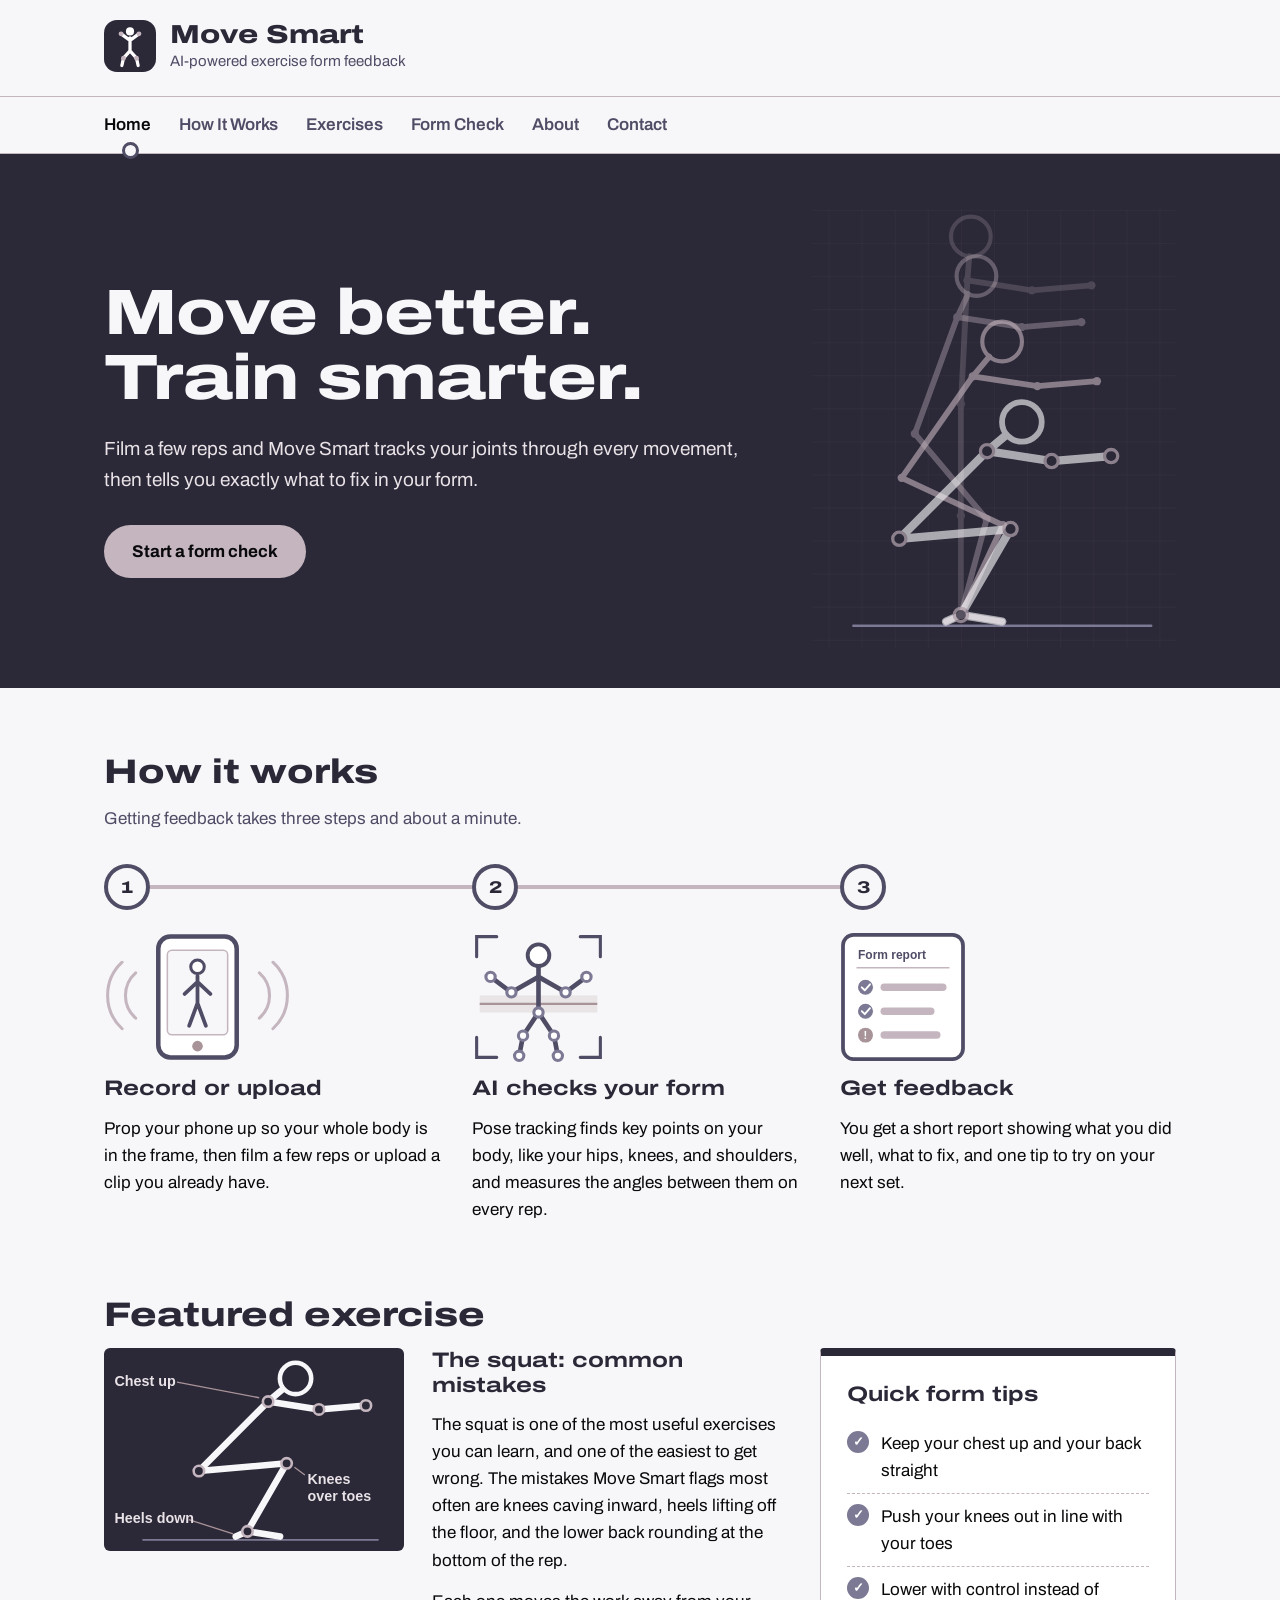
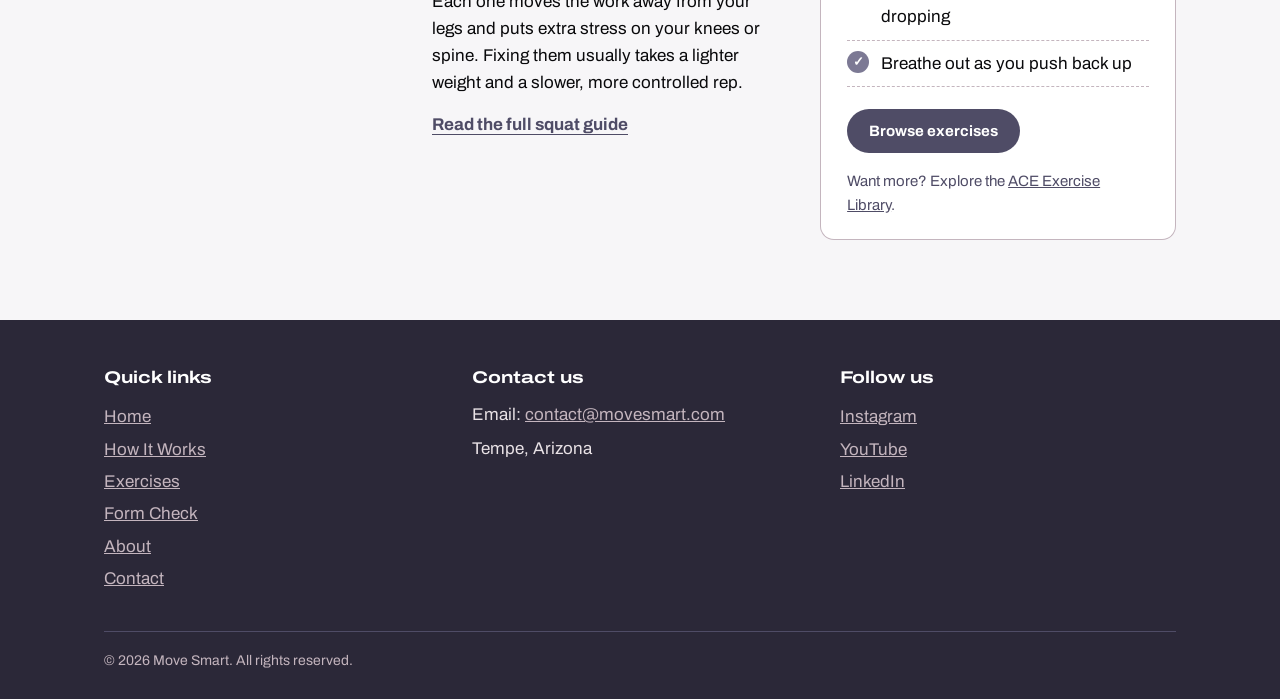
==== index.html @ 8f4a78a9 "Add files via upload" ====
<!DOCTYPE html>
<html lang="en">
<head>
  <meta charset="UTF-8">
  <meta name="viewport" content="width=device-width, initial-scale=1.0">
  <meta name="description" content="Move Smart uses AI and computer vision to check your exercise form and give you instant feedback on every rep.">
  <meta name="keywords" content="exercise form, AI fitness, computer vision, pose tracking, workout feedback, squat form">
  <meta name="author" content="Ishita Rajeev">
  <title>Move Smart | AI Exercise Form Feedback</title>
  <link rel="icon" href="images/logo.svg" type="image/svg+xml">
  <link rel="preconnect" href="https://fonts.googleapis.com">
  <link rel="preconnect" href="https://fonts.gstatic.com" crossorigin>
  <link href="https://fonts.googleapis.com/css2?family=Archivo:wdth,wght@62..125,100..900&display=swap" rel="stylesheet">
  <link rel="stylesheet" href="css/style.css">
</head>
<body>

  <header class="site-header">
    <div class="container">
      <a href="index.html" class="brand">
        <img src="images/logo.svg" alt="Move Smart logo" width="52" height="52">
        <span>
          <span class="brand-name">Move Smart</span>
          <span class="tagline">AI-powered exercise form feedback</span>
        </span>
      </a>
    </div>
  </header>

  <nav class="site-nav" aria-label="Main navigation">
    <div class="container">
      <ul>
        <li><a href="index.html" class="active" aria-current="page">Home</a></li>
        <li><a href="how-it-works.html">How It Works</a></li>
        <li><a href="exercises.html">Exercises</a></li>
        <li><a href="form-check.html">Form Check</a></li>
        <li><a href="about.html">About</a></li>
        <li><a href="contact.html">Contact</a></li>
      </ul>
    </div>
  </nav>

  <main>

    <section class="hero">
      <div class="container hero-grid">
        <div class="hero-text">
          <h1><span>Move better.</span> <span>Train smarter.</span></h1>
          <p>Film a few reps and Move Smart tracks your joints through every movement, then tells you exactly what to fix in your form.</p>
          <a href="form-check.html" class="btn">Start a form check</a>
        </div>
        <img class="hero-img" src="images/hero.svg" alt="Four overlapping pose-tracking outlines showing one squat from standing to the bottom position, with the hip path traced and a 55 degree knee angle marked" width="440" height="530">
      </div>
    </section>

    <section class="container how">
      <h2>How it works</h2>
      <p class="section-intro">Getting feedback takes three steps and about a minute.</p>
      <ol class="steps">
        <li class="step">
          <span class="step-num" aria-hidden="true">1</span>
          <img src="images/step-record.svg" alt="Phone recording a person exercising" width="248" height="172">
          <h3>Record or upload</h3>
          <p>Prop your phone up so your whole body is in the frame, then film a few reps or upload a clip you already have.</p>
        </li>
        <li class="step">
          <span class="step-num" aria-hidden="true">2</span>
          <img src="images/step-analyze.svg" alt="Body outline with tracking points on the joints" width="172" height="168">
          <h3>AI checks your form</h3>
          <p>Pose tracking finds key points on your body, like your hips, knees, and shoulders, and measures the angles between them on every rep.</p>
        </li>
        <li class="step">
          <span class="step-num" aria-hidden="true">3</span>
          <img src="images/step-feedback.svg" alt="Form report with two checks and one tip" width="168" height="174">
          <h3>Get feedback</h3>
          <p>You get a short report showing what you did well, what to fix, and one tip to try on your next set.</p>
        </li>
      </ol>
    </section>

    <section class="container featured">
      <h2>Featured exercise</h2>
      <div class="featured-grid">
        <article class="feature">
          <img src="images/squat.svg" alt="Squat at the bottom position labeled chest up, knees over toes, and heels down" width="460" height="310">
          <div>
            <h3>The squat: common mistakes</h3>
            <p>The squat is one of the most useful exercises you can learn, and one of the easiest to get wrong. The mistakes Move Smart flags most often are knees caving inward, heels lifting off the floor, and the lower back rounding at the bottom of the rep.</p>
            <p>Each one moves the work away from your legs and puts extra stress on your knees or spine. Fixing them usually takes a lighter weight and a slower, more controlled rep.</p>
            <a href="exercises.html" class="text-link">Read the full squat guide</a>
          </div>
        </article>
        <aside class="tips">
          <h3>Quick form tips</h3>
          <ul>
            <li>Keep your chest up and your back straight</li>
            <li>Push your knees out in line with your toes</li>
            <li>Lower with control instead of dropping</li>
            <li>Breathe out as you push back up</li>
          </ul>
          <a href="exercises.html" class="btn btn-small">Browse exercises</a>
          <p class="external">Want more? Explore the <a href="https://www.acefitness.org/resources/everyone/exercise-library/" target="_blank" rel="noopener">ACE Exercise Library</a>.</p>
        </aside>
      </div>
    </section>

  </main>

  <footer class="site-footer">
    <div class="container footer-grid">
      <div>
        <h4>Quick links</h4>
        <ul class="footer-links">
          <li><a href="index.html">Home</a></li>
          <li><a href="how-it-works.html">How It Works</a></li>
          <li><a href="exercises.html">Exercises</a></li>
          <li><a href="form-check.html">Form Check</a></li>
          <li><a href="about.html">About</a></li>
          <li><a href="contact.html">Contact</a></li>
        </ul>
      </div>
      <div>
        <h4>Contact us</h4>
        <p>Email: <a href="mailto:contact@movesmart.com">contact@movesmart.com</a></p>
        <p>Tempe, Arizona</p>
      </div>
      <div>
        <h4>Follow us</h4>
        <ul class="footer-links">
          <li><a href="#">Instagram</a></li>
          <li><a href="#">YouTube</a></li>
          <li><a href="#">LinkedIn</a></li>
        </ul>
      </div>
    </div>
    <div class="container">
      <p class="copyright">&copy; 2026 Move Smart. All rights reserved.</p>
    </div>
  </footer>

</body>
</html>
---- css/style.css ----
/* ==========================================
   Move Smart - Main Stylesheet
   ========================================== */

/* Color palette (from Realtime Colors) */
:root {
  --text: #09090b;
  --background: #f7f6f8;
  --primary: #7c7994;
  --secondary: #c4b5be;
  --accent: #a89398;
  /* shades built from the palette */
  --primary-dark: #4f4c66;
  --plum: #2b2838;
  --mist: #e9e2e6;
  --white: #ffffff;
}

/* ---------- Base ---------- */
* {
  box-sizing: border-box;
}

body {
  margin: 0;
  font-family: "Archivo", Arial, sans-serif;
  font-size: 17px;
  line-height: 1.6;
  color: var(--text);
  background-color: var(--background);
}

h1, h2, h3, h4 {
  font-stretch: 125%;
  line-height: 1.15;
  margin: 0 0 14px;
}

img {
  max-width: 100%;
  height: auto;
  display: block;
}

a:focus-visible {
  outline: 3px solid var(--accent);
  outline-offset: 3px;
}

.container {
  max-width: 1120px;
  margin: 0 auto;
  padding: 0 24px;
}

/* ---------- Header ---------- */
.site-header {
  padding: 20px 0 16px;
}

.brand {
  display: inline-flex;
  align-items: center;
  gap: 14px;
  text-decoration: none;
}

.brand-name {
  display: block;
  font-size: 26px;
  font-weight: 800;
  font-stretch: 125%;
  color: var(--plum);
  line-height: 1.1;
}

.tagline {
  display: block;
  font-size: 15px;
  color: var(--primary-dark);
}

/* ---------- Navigation ---------- */
.site-nav {
  border-top: 1px solid var(--secondary);
  border-bottom: 1px solid var(--secondary);
}

.site-nav ul {
  list-style: none;
  margin: 0;
  padding: 0;
  display: flex;
  flex-wrap: wrap;
  gap: 4px 28px;
}

.site-nav a {
  position: relative;
  display: block;
  padding: 14px 0;
  color: var(--primary-dark);
  font-weight: 600;
  text-decoration: none;
}

.site-nav a:hover {
  color: var(--text);
}

/* the current page gets a joint marker under it */
.site-nav a.active {
  color: var(--text);
}

.site-nav a.active::after {
  content: "";
  position: absolute;
  left: 50%;
  bottom: -6px;
  width: 11px;
  height: 11px;
  margin-left: -5.5px;
  border-radius: 50%;
  background-color: var(--background);
  border: 3px solid var(--primary-dark);
}

/* ---------- Hero ---------- */
.hero {
  background-color: var(--plum);
  color: var(--background);
}

.hero-grid {
  display: grid;
  grid-template-columns: 1.3fr 0.7fr;
  align-items: center;
  gap: 32px;
  padding-top: 56px;
  padding-bottom: 40px;
}

.hero h1 {
  font-size: clamp(34px, 5.2vw, 64px);
  font-weight: 800;
  line-height: 1.02;
  letter-spacing: -0.01em;
  margin-bottom: 24px;
}

.hero h1 span {
  display: block;
}

.hero-text p {
  max-width: 34em;
  font-size: 19px;
  color: var(--mist);
  margin: 0 0 30px;
}

.hero-img {
  justify-self: end;
  width: 100%;
  max-width: 420px;
}

/* ---------- Buttons and links ---------- */
.btn {
  display: inline-block;
  padding: 13px 28px;
  border-radius: 40px;
  background-color: var(--secondary);
  color: var(--text);
  font-weight: 700;
  text-decoration: none;
}

.btn:hover {
  background-color: var(--white);
}

.tips .btn {
  background-color: var(--primary-dark);
  color: var(--white);
}

.tips .btn:hover {
  background-color: var(--plum);
}

.btn-small {
  padding: 10px 22px;
  font-size: 15px;
}

.text-link {
  color: var(--primary-dark);
  font-weight: 700;
  text-underline-offset: 4px;
}

/* ---------- Sections ---------- */
.how,
.featured {
  padding-top: 64px;
  padding-bottom: 8px;
}

h2 {
  font-size: 34px;
  font-weight: 800;
  color: var(--plum);
}

h3 {
  font-size: 21px;
  font-weight: 700;
  color: var(--plum);
}

.section-intro {
  margin: 0 0 32px;
  color: var(--primary-dark);
}

/* How it works: numbered joints joined by a line */
.steps {
  list-style: none;
  margin: 0;
  padding: 0;
  display: grid;
  grid-template-columns: repeat(3, 1fr);
  gap: 32px;
}

.step {
  position: relative;
}

.step:not(:last-child)::after {
  content: "";
  position: absolute;
  top: 21px;
  left: 46px;
  right: -32px;
  height: 4px;
  background-color: var(--secondary);
}

.step-num {
  display: flex;
  align-items: center;
  justify-content: center;
  width: 46px;
  height: 46px;
  border-radius: 50%;
  border: 4px solid var(--primary-dark);
  background-color: var(--background);
  font-weight: 800;
  font-stretch: 125%;
  color: var(--plum);
}

.step img {
  height: 130px;
  width: auto;
  margin: 22px 0 14px;
}

.step p {
  margin: 0;
  max-width: 32em;
}

/* Featured exercise */
.featured-grid {
  display: grid;
  grid-template-columns: 1.9fr 1fr;
  gap: 40px;
  align-items: start;
}

.feature {
  display: grid;
  grid-template-columns: 300px 1fr;
  gap: 28px;
}

.feature img {
  border-radius: 6px;
}

.feature p {
  margin: 0 0 14px;
}

/* tips styled like a Move Smart form report */
.tips {
  padding: 26px 26px 22px;
  background-color: var(--white);
  border: 1px solid var(--secondary);
  border-top: 8px solid var(--plum);
  border-radius: 4px 4px 14px 14px;
}

.tips ul {
  list-style: none;
  margin: 0 0 22px;
  padding: 0;
}

.tips li {
  position: relative;
  padding: 9px 0 9px 34px;
  border-bottom: 1px dashed var(--secondary);
}

.tips li::before {
  content: "\2713";
  position: absolute;
  left: 0;
  top: 10px;
  width: 22px;
  height: 22px;
  border-radius: 50%;
  background-color: var(--primary);
  color: var(--white);
  font-size: 13px;
  font-weight: 700;
  line-height: 22px;
  text-align: center;
}

.external {
  margin: 16px 0 0;
  font-size: 15px;
  color: var(--primary-dark);
}

.external a {
  color: var(--primary-dark);
}

/* ---------- Footer ---------- */
.site-footer {
  margin-top: 72px;
  padding: 48px 0 20px;
  background-color: var(--plum);
  color: var(--mist);
}

.footer-grid {
  display: grid;
  grid-template-columns: repeat(3, 1fr);
  gap: 32px;
}

.site-footer h4 {
  font-size: 17px;
  font-weight: 700;
  color: var(--white);
}

.site-footer p {
  margin: 0 0 6px;
}

.site-footer a {
  color: var(--secondary);
}

.site-footer a:hover {
  color: var(--white);
}

.footer-links {
  list-style: none;
  margin: 0;
  padding: 0;
  line-height: 1.9;
}

.site-footer .copyright {
  margin-top: 36px;
  padding-top: 18px;
  border-top: 1px solid var(--primary-dark);
  font-size: 14px;
  color: var(--secondary);
}

/* ---------- Small screens ---------- */
@media (max-width: 860px) {
  .hero-grid,
  .featured-grid,
  .feature,
  .footer-grid {
    grid-template-columns: 1fr;
  }

  .hero-img {
    justify-self: center;
    max-width: 300px;
  }

  .steps {
    grid-template-columns: 1fr;
    gap: 40px;
  }

  .step:not(:last-child)::after {
    display: none;
  }

  .site-nav ul {
    gap: 12px 22px;
  }

  .site-nav a {
    padding: 10px 0;
  }
}
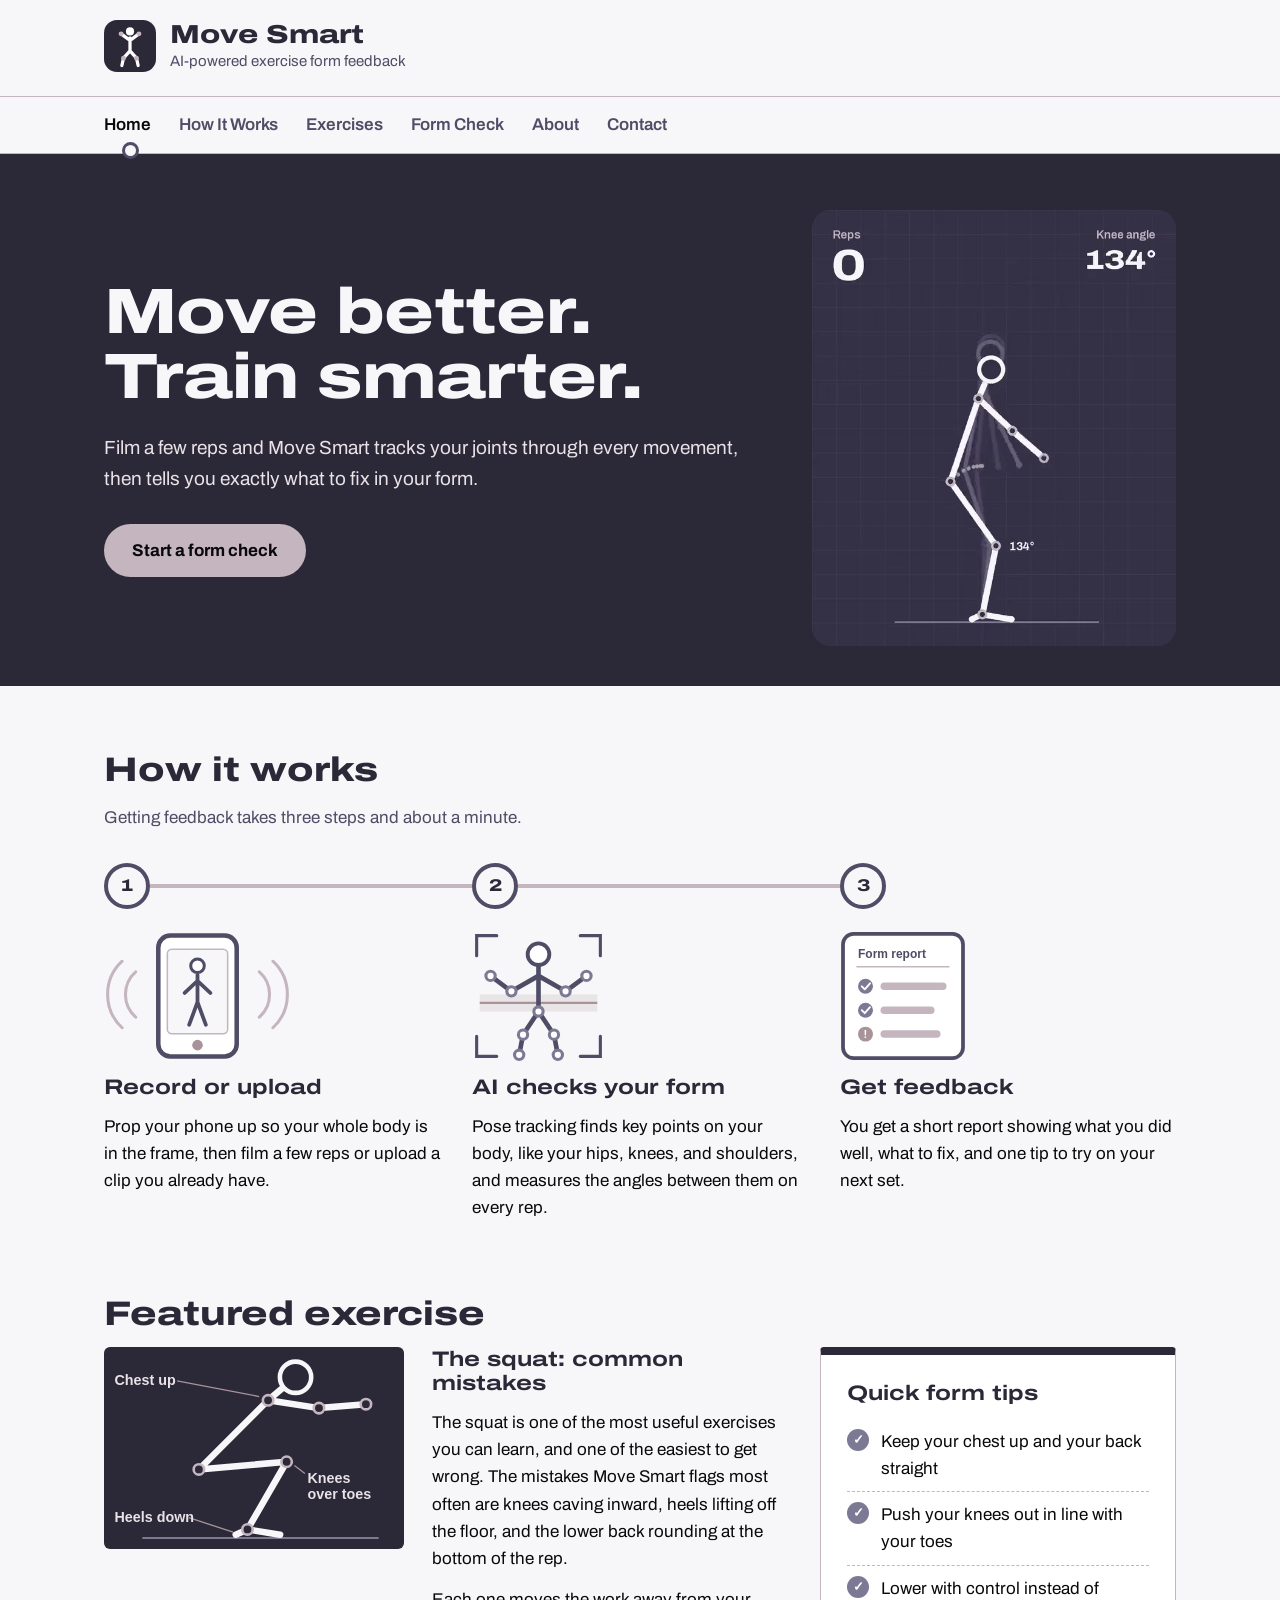
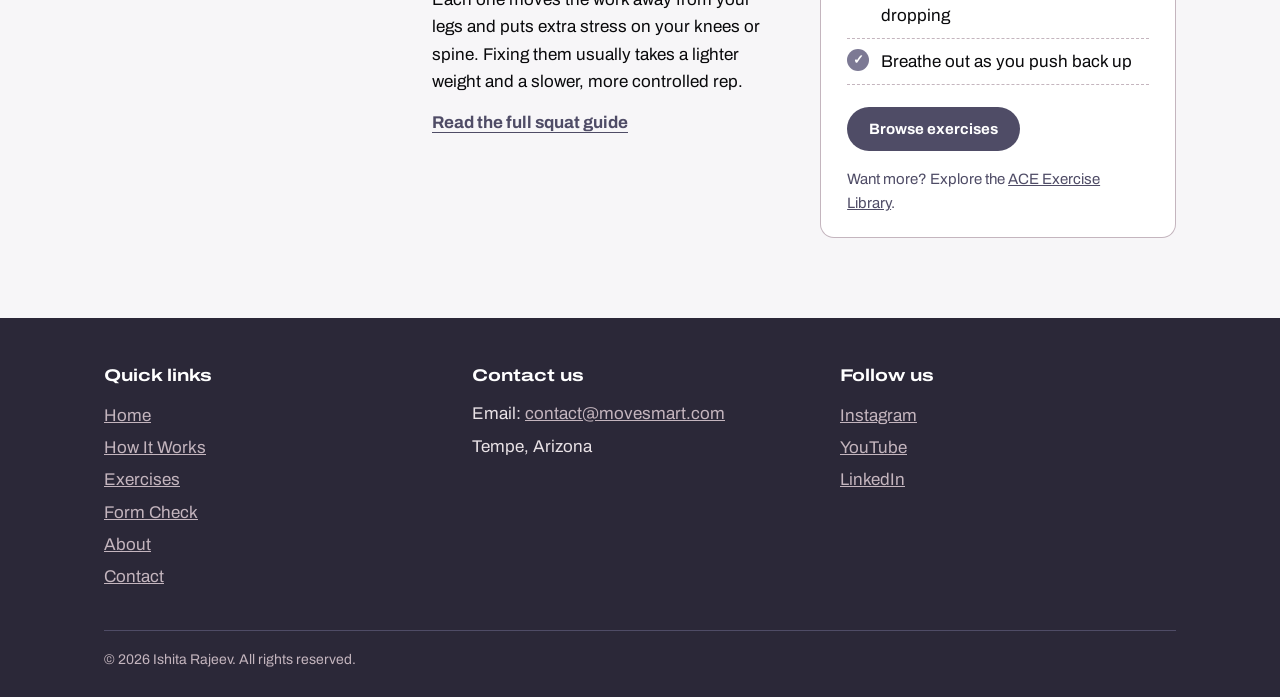
==== commit e605dfc6: "Add files via upload" ====
--- a/index.html
+++ b/index.html
@@ -47,9 +47,15 @@
         <div class="hero-text">
           <h1><span>Move better.</span> <span>Train smarter.</span></h1>
           <p>Film a few reps and Move Smart tracks your joints through every movement, then tells you exactly what to fix in your form.</p>
-          <a href="form-check.html" class="btn">Start a form check</a>
+          <a href="form-check.html#live-check" class="btn">Start a form check</a>
         </div>
-        <img class="hero-img" src="images/hero.svg" alt="Four overlapping pose-tracking outlines showing one squat from standing to the bottom position, with the hip path traced and a 55 degree knee angle marked" width="440" height="530">
+        <div class="hero-media">
+          <video class="hero-video" autoplay muted loop playsinline poster="images/hero-loop-poster.jpg" width="600" height="720" aria-label="A pose-tracking skeleton does three squats while Move Smart counts the reps, shows the knee angle, and gives feedback on each rep">
+            <source src="videos/hero-loop.mp4" type="video/mp4">
+            <source src="videos/hero-loop.webm" type="video/webm">
+          </video>
+          <img class="hero-img" src="images/hero.svg" alt="Four overlapping pose-tracking outlines showing one squat from standing to the bottom position, with the hip path traced and a 55 degree knee angle marked" width="440" height="530">
+        </div>
       </div>
     </section>
 
@@ -87,7 +93,7 @@
             <h3>The squat: common mistakes</h3>
             <p>The squat is one of the most useful exercises you can learn, and one of the easiest to get wrong. The mistakes Move Smart flags most often are knees caving inward, heels lifting off the floor, and the lower back rounding at the bottom of the rep.</p>
             <p>Each one moves the work away from your legs and puts extra stress on your knees or spine. Fixing them usually takes a lighter weight and a slower, more controlled rep.</p>
-            <a href="exercises.html" class="text-link">Read the full squat guide</a>
+            <a href="exercises.html#squat" class="text-link">Read the full squat guide</a>
           </div>
         </article>
         <aside class="tips">
@@ -134,7 +140,7 @@
       </div>
     </div>
     <div class="container">
-      <p class="copyright">&copy; 2026 Move Smart. All rights reserved.</p>
+      <p class="copyright">&copy; 2026 Ishita Rajeev. All rights reserved.</p>
     </div>
   </footer>
 
--- a/css/style.css
+++ b/css/style.css
@@ -42,7 +42,9 @@
   display: block;
 }
 
-a:focus-visible {
+a:focus-visible,
+button:focus-visible,
+summary:focus-visible {
   outline: 3px solid var(--accent);
   outline-offset: 3px;
 }
@@ -160,10 +162,33 @@
   margin: 0 0 30px;
 }
 
-.hero-img {
+.hero-media {
   justify-self: end;
   width: 100%;
-  max-width: 420px;
+  max-width: 380px;
+}
+
+/* the looping rep counter; a still image shows instead for people who turn off motion */
+.hero-video {
+  display: block;
+  width: 100%;
+  height: auto;
+  border-radius: 18px;
+}
+
+.hero-img {
+  display: none;
+  width: 100%;
+}
+
+@media (prefers-reduced-motion: reduce) {
+  .hero-video {
+    display: none;
+  }
+
+  .hero-img {
+    display: block;
+  }
 }
 
 /* ---------- Buttons and links ---------- */
@@ -305,19 +330,22 @@
   border-radius: 4px 4px 14px 14px;
 }
 
-.tips ul {
+.tips ul,
+.check-list {
   list-style: none;
   margin: 0 0 22px;
   padding: 0;
 }
 
-.tips li {
+.tips li,
+.check-list li {
   position: relative;
   padding: 9px 0 9px 34px;
   border-bottom: 1px dashed var(--secondary);
 }
 
-.tips li::before {
+.tips li::before,
+.check-list li::before {
   content: "\2713";
   position: absolute;
   left: 0;
@@ -399,7 +427,7 @@
     grid-template-columns: 1fr;
   }
 
-  .hero-img {
+  .hero-media {
     justify-self: center;
     max-width: 300px;
   }
@@ -421,3 +449,542 @@
     padding: 10px 0;
   }
 }
+
+/* ==========================================
+   Content pages
+   ========================================== */
+
+/* Page title band */
+.page-intro {
+  background-color: var(--plum);
+  color: var(--background);
+  padding: 52px 0 46px;
+}
+
+.page-intro h1 {
+  font-size: clamp(36px, 5vw, 56px);
+  font-weight: 800;
+  margin-bottom: 12px;
+}
+
+.page-intro p {
+  max-width: 40em;
+  margin: 0;
+  font-size: 19px;
+  color: var(--mist);
+}
+
+.page-section {
+  padding-top: 56px;
+}
+
+.page-section > p {
+  max-width: 46em;
+}
+
+/* How it works: vertical steps */
+.timeline {
+  list-style: none;
+  margin: 0;
+  padding: 0;
+}
+
+.timeline li {
+  position: relative;
+  display: grid;
+  grid-template-columns: 46px 1fr;
+  gap: 20px;
+  padding-bottom: 30px;
+}
+
+.timeline li:not(:last-child)::before {
+  content: "";
+  position: absolute;
+  left: 21px;
+  top: 46px;
+  bottom: 0;
+  width: 4px;
+  background-color: var(--secondary);
+}
+
+.timeline h3 {
+  margin: 8px 0 6px;
+}
+
+.timeline p {
+  margin: 0;
+  max-width: 42em;
+}
+
+.split {
+  display: grid;
+  grid-template-columns: 1fr 1fr;
+  gap: 40px;
+  align-items: center;
+}
+
+.split img,
+.guide img,
+.contact-aside img {
+  border-radius: 6px;
+}
+
+.note-card {
+  padding: 26px 30px;
+  background-color: var(--white);
+  border-left: 6px solid var(--accent);
+  border-radius: 0 14px 14px 0;
+}
+
+.note-card p {
+  max-width: 44em;
+}
+
+/* Exercises: comparison table */
+.table-wrap {
+  overflow-x: auto;
+}
+
+table {
+  width: 100%;
+  min-width: 720px;
+  border-collapse: collapse;
+  background-color: var(--white);
+}
+
+caption {
+  text-align: left;
+  font-weight: 700;
+  color: var(--plum);
+  padding-bottom: 10px;
+}
+
+th,
+td {
+  padding: 12px 14px;
+  text-align: left;
+  vertical-align: top;
+  border-bottom: 1px solid var(--secondary);
+}
+
+thead th {
+  background-color: var(--plum);
+  color: var(--white);
+}
+
+tbody th {
+  color: var(--plum);
+}
+
+tbody tr:nth-child(even) {
+  background-color: var(--background);
+}
+
+/* Exercises: guides */
+.guide {
+  display: grid;
+  grid-template-columns: 340px 1fr;
+  gap: 32px;
+  padding: 30px 0;
+  border-top: 1px solid var(--secondary);
+  scroll-margin-top: 20px;
+}
+
+.guide h3 {
+  font-size: 24px;
+}
+
+.guide h4 {
+  margin: 16px 0 6px;
+  font-size: 17px;
+  color: var(--plum);
+}
+
+.guide ul {
+  margin: 0 0 16px;
+  padding-left: 20px;
+}
+
+.mistake {
+  margin: 0;
+  padding: 10px 14px;
+  background-color: var(--white);
+  border-left: 5px solid var(--accent);
+  border-radius: 0 8px 8px 0;
+}
+
+/* Form check: video, measures, report */
+.video-grid,
+.report-grid {
+  display: grid;
+  grid-template-columns: 1.4fr 1fr;
+  gap: 36px;
+  align-items: center;
+}
+
+video {
+  display: block;
+  width: 100%;
+  height: auto;
+  border-radius: 8px;
+  background-color: var(--plum);
+}
+
+.metrics {
+  display: grid;
+  grid-template-columns: repeat(2, 1fr);
+  gap: 24px 40px;
+  margin: 0;
+}
+
+.metrics dt {
+  font-size: 19px;
+  font-weight: 700;
+  font-stretch: 125%;
+  color: var(--plum);
+}
+
+.metrics dd {
+  margin: 4px 0 0;
+}
+
+.tips li.warn::before,
+.check-list li.warn::before {
+  content: "!";
+  background-color: var(--accent);
+}
+
+.btn-dark {
+  border: 0;
+  background-color: var(--primary-dark);
+  color: var(--white);
+  font: inherit;
+  font-weight: 700;
+  cursor: pointer;
+}
+
+.btn-dark:hover {
+  background-color: var(--plum);
+}
+
+/* About: values */
+.values {
+  list-style: none;
+  margin: 0;
+  padding: 0;
+  display: grid;
+  grid-template-columns: repeat(3, 1fr);
+  gap: 28px;
+}
+
+.values li {
+  padding-top: 16px;
+  border-top: 4px solid var(--primary-dark);
+}
+
+.values p {
+  margin: 0;
+}
+
+/* Contact: form */
+.contact-grid {
+  display: grid;
+  grid-template-columns: 1.6fr 1fr;
+  gap: 40px;
+  align-items: start;
+}
+
+.contact-form {
+  padding: 28px 30px;
+  background-color: var(--white);
+  border: 1px solid var(--secondary);
+  border-radius: 14px;
+}
+
+.form-note {
+  margin-top: 0;
+  font-size: 15px;
+  color: var(--primary-dark);
+}
+
+.field-row {
+  display: grid;
+  grid-template-columns: 1fr 1fr;
+  gap: 18px;
+}
+
+.field {
+  margin: 0 0 18px;
+}
+
+fieldset {
+  border: 0;
+  padding: 0;
+}
+
+.contact-form label,
+.contact-form legend {
+  display: block;
+  margin-bottom: 6px;
+  font-weight: 700;
+  color: var(--plum);
+}
+
+.contact-form input,
+.contact-form select,
+.contact-form textarea {
+  width: 100%;
+  padding: 10px 12px;
+  font: inherit;
+  color: var(--text);
+  background-color: var(--white);
+  border: 1.5px solid var(--primary);
+  border-radius: 8px;
+}
+
+.contact-form input:focus,
+.contact-form select:focus,
+.contact-form textarea:focus {
+  outline: 3px solid var(--accent);
+  outline-offset: 1px;
+  border-color: var(--primary-dark);
+}
+
+.radio-row {
+  display: flex;
+  flex-wrap: wrap;
+  gap: 10px 24px;
+}
+
+.contact-form .radio-row label {
+  display: inline-flex;
+  align-items: center;
+  gap: 8px;
+  margin: 0;
+  font-weight: 400;
+  color: var(--text);
+}
+
+.contact-form .radio-row input {
+  width: auto;
+  accent-color: var(--primary-dark);
+}
+
+.contact-aside img {
+  margin-bottom: 18px;
+}
+
+.contact-aside p {
+  margin: 0 0 6px;
+}
+
+/* Contact: FAQ */
+.faq details {
+  max-width: 46em;
+  margin-bottom: 12px;
+  padding: 14px 18px;
+  background-color: var(--white);
+  border: 1px solid var(--secondary);
+  border-radius: 10px;
+}
+
+.faq summary {
+  font-weight: 700;
+  color: var(--plum);
+  cursor: pointer;
+}
+
+.faq details p {
+  margin: 10px 0 0;
+}
+
+/* Form check: live camera check */
+.live-grid {
+  display: grid;
+  grid-template-columns: 1.5fr 1fr;
+  gap: 28px;
+  align-items: start;
+}
+
+.live-stage {
+  position: relative;
+  display: flex;
+  align-items: center;
+  justify-content: center;
+  aspect-ratio: 4 / 3;
+  overflow: hidden;
+  background-color: var(--plum);
+  border-radius: 14px;
+}
+
+.live-stage video,
+.live-stage canvas {
+  position: absolute;
+  inset: 0;
+  width: 100%;
+  height: 100%;
+  object-fit: contain;
+}
+
+/* the camera shows you like a mirror */
+.mirrored {
+  transform: scaleX(-1);
+}
+
+.live-placeholder {
+  position: relative;
+  max-width: 24em;
+  padding: 24px;
+  text-align: center;
+  color: var(--mist);
+}
+
+.live-placeholder[hidden] {
+  display: none;
+}
+
+.live-panel {
+  padding: 22px 24px;
+  background-color: var(--white);
+  border: 1px solid var(--secondary);
+  border-radius: 14px;
+}
+
+.live-panel label {
+  display: block;
+  margin-bottom: 6px;
+  font-weight: 700;
+  color: var(--plum);
+}
+
+.live-panel select {
+  width: 100%;
+  margin-bottom: 14px;
+  padding: 10px 12px;
+  font: inherit;
+  border: 1.5px solid var(--primary);
+  border-radius: 8px;
+  background-color: var(--white);
+}
+
+.live-buttons {
+  display: flex;
+  flex-wrap: wrap;
+  gap: 10px;
+}
+
+.btn-outline {
+  padding: 11px 22px;
+  border: 2px solid var(--primary-dark);
+  background-color: transparent;
+  color: var(--primary-dark);
+  font: inherit;
+  font-weight: 700;
+  cursor: pointer;
+}
+
+.btn-outline:hover {
+  background-color: var(--mist);
+}
+
+.live-buttons button:disabled {
+  opacity: 0.45;
+  cursor: not-allowed;
+}
+
+.live-stats {
+  display: grid;
+  grid-template-columns: 1fr 1fr;
+  gap: 12px;
+  margin: 22px 0 12px;
+}
+
+.stat-label {
+  display: block;
+  font-size: 14px;
+  color: var(--primary-dark);
+}
+
+.stat-value {
+  display: block;
+  font-size: 44px;
+  font-weight: 800;
+  font-stretch: 125%;
+  line-height: 1.1;
+  color: var(--plum);
+}
+
+.live-cue {
+  min-height: 3em;
+  margin: 0 0 18px;
+  padding: 10px 14px;
+  font-weight: 600;
+  color: var(--plum);
+  background-color: var(--background);
+  border-left: 5px solid var(--primary);
+  border-radius: 0 10px 10px 0;
+}
+
+.live-cue.warn {
+  border-left-color: var(--accent);
+}
+
+.live-panel h3 {
+  font-size: 18px;
+  margin-bottom: 4px;
+}
+
+.rep-log {
+  max-height: 210px;
+  overflow-y: auto;
+}
+
+.live-status {
+  margin: 10px 0 0;
+  font-size: 15px;
+  color: var(--primary-dark);
+}
+
+.live-status.error {
+  color: #7a2433;
+  font-weight: 600;
+}
+
+.live-tip {
+  margin-top: 14px;
+  font-size: 15px;
+  color: var(--primary-dark);
+}
+
+.visually-hidden {
+  position: absolute;
+  width: 1px;
+  height: 1px;
+  overflow: hidden;
+  clip: rect(0 0 0 0);
+  white-space: nowrap;
+}
+
+/* Content pages on small screens */
+@media (max-width: 860px) {
+  .split,
+  .live-grid,
+  .video-grid,
+  .report-grid,
+  .contact-grid,
+  .guide,
+  .field-row,
+  .metrics,
+  .values {
+    grid-template-columns: 1fr;
+  }
+
+  .guide img {
+    width: 100%;
+    max-width: 420px;
+  }
+
+  h2 {
+    font-size: 27px;
+  }
+}
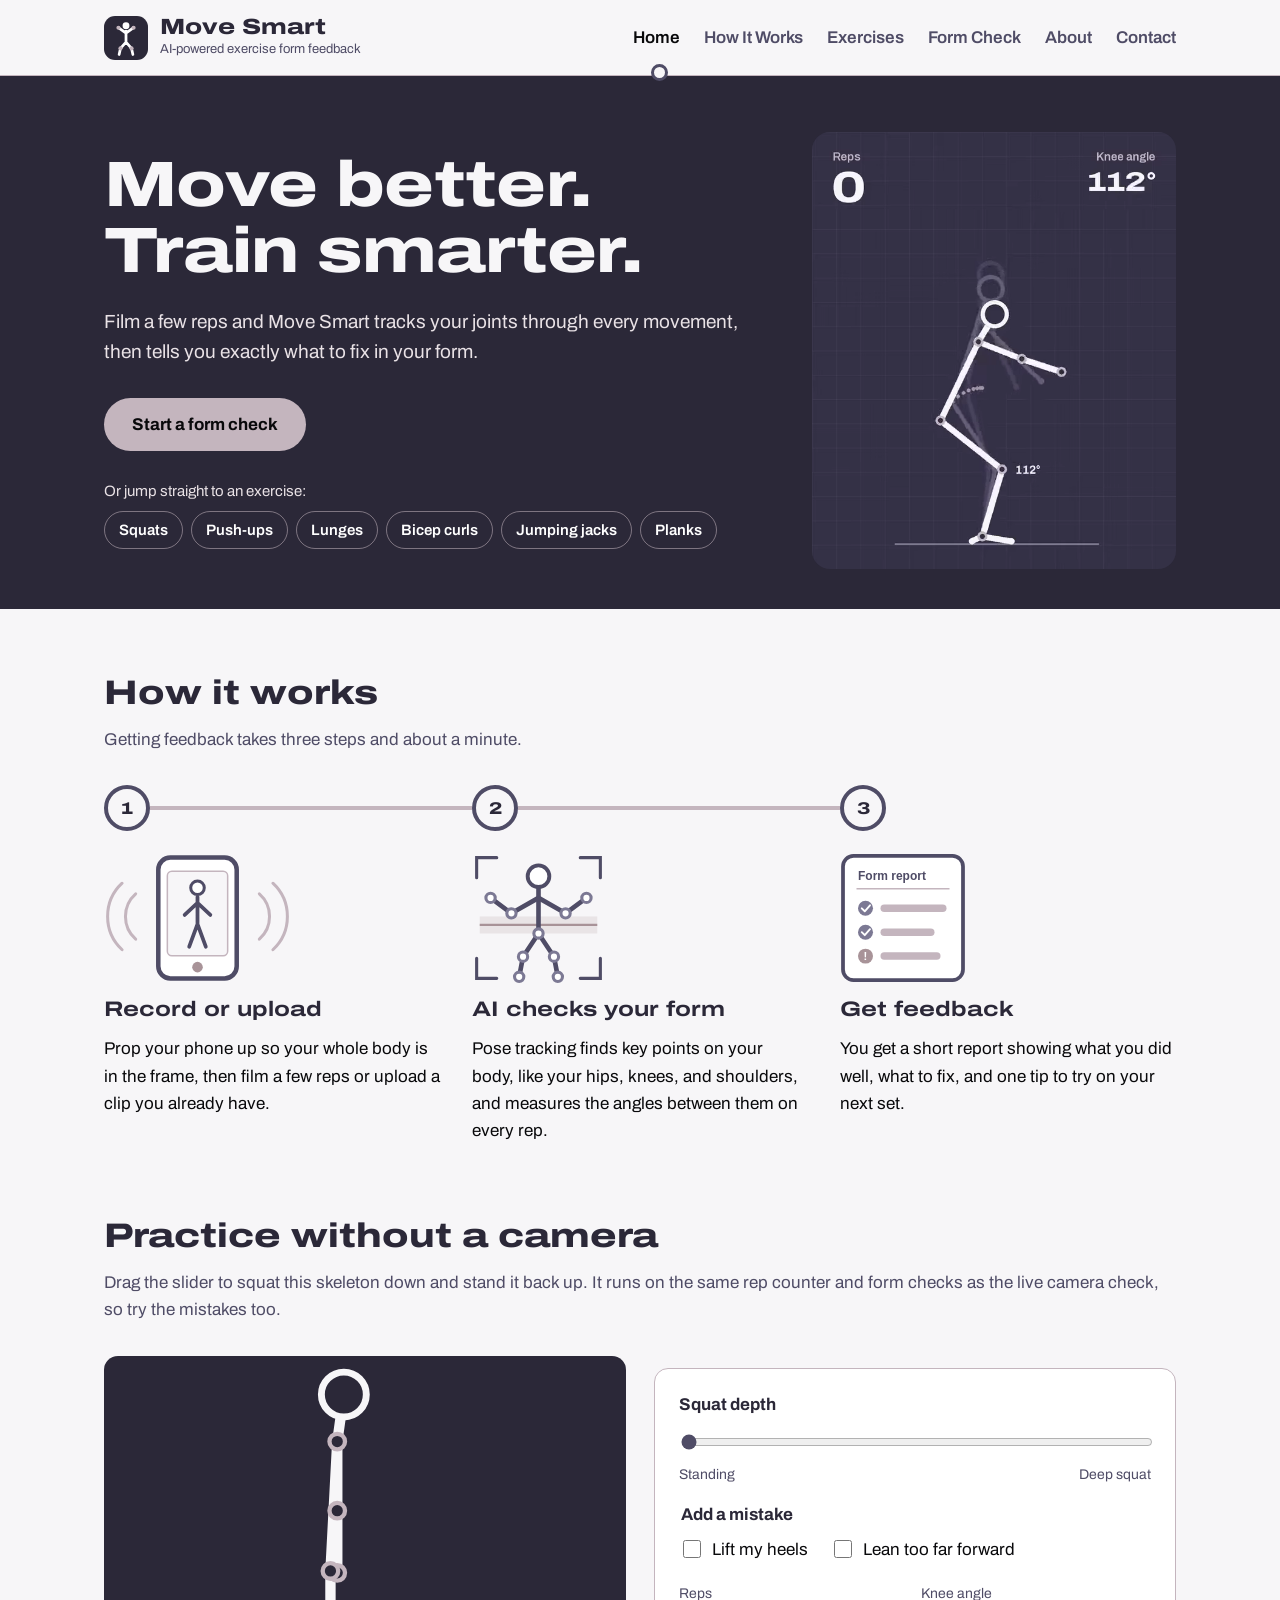
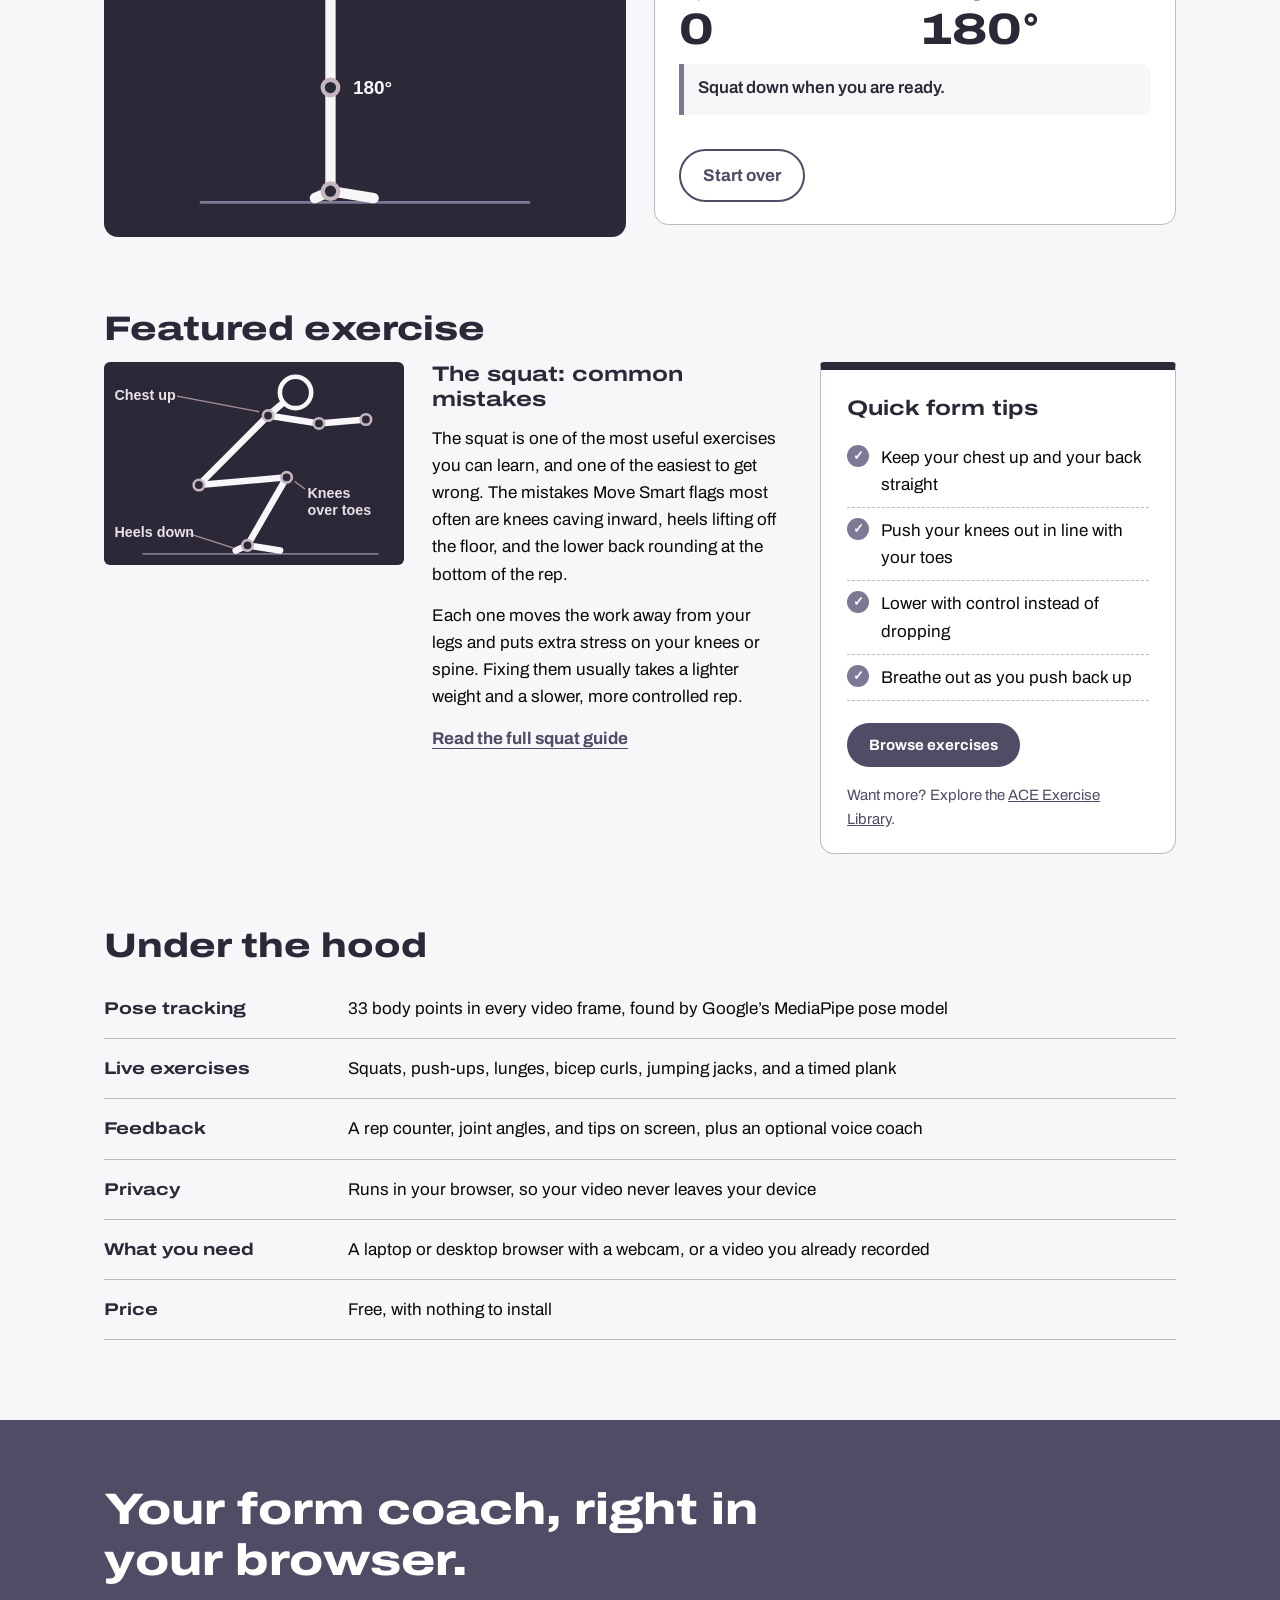
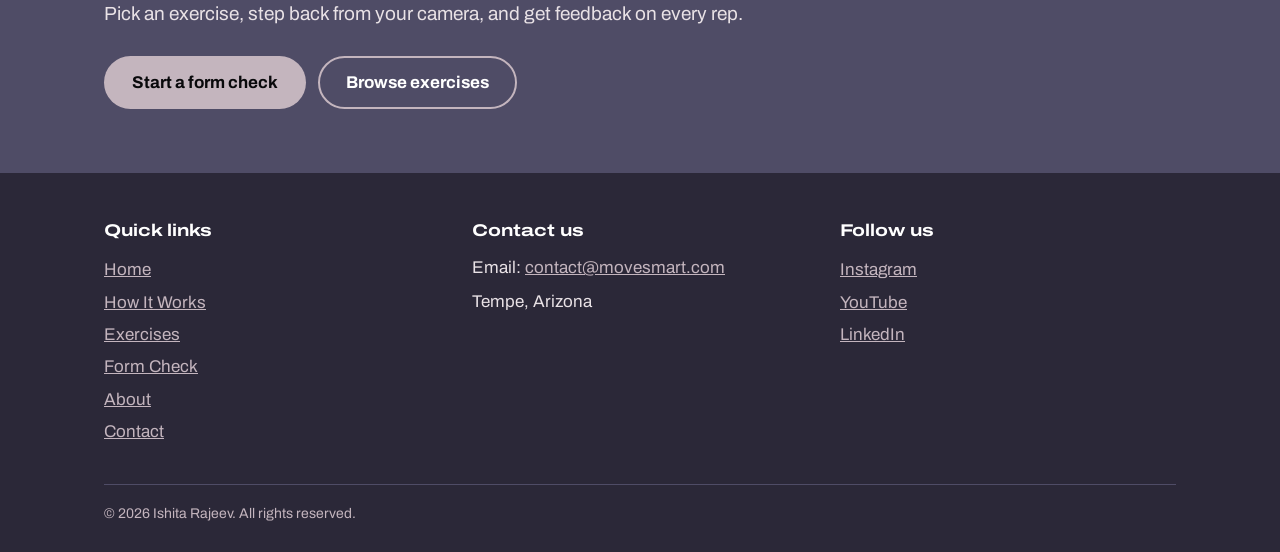
==== commit 923b6f7c: "Add files via upload" ====
--- a/index.html
+++ b/index.html
@@ -12,35 +12,42 @@
   <link rel="preconnect" href="https://fonts.gstatic.com" crossorigin>
   <link href="https://fonts.googleapis.com/css2?family=Archivo:wdth,wght@62..125,100..900&display=swap" rel="stylesheet">
   <link rel="stylesheet" href="css/style.css">
+  <script>document.documentElement.className += " js";</script>
+  <script src="js/site.js" defer></script>
+  <script src="js/pose-logic.js" defer></script>
+  <script src="js/practice.js" defer></script>
 </head>
 <body>
 
+  <a class="skip-link" href="#main">Skip to main content</a>
+
   <header class="site-header">
-    <div class="container">
+    <div class="container header-bar">
       <a href="index.html" class="brand">
-        <img src="images/logo.svg" alt="Move Smart logo" width="52" height="52">
+        <img src="images/logo.svg" alt="" width="44" height="44">
         <span>
           <span class="brand-name">Move Smart</span>
           <span class="tagline">AI-powered exercise form feedback</span>
         </span>
       </a>
+      <button type="button" class="menu-toggle" aria-expanded="false" aria-controls="site-nav">
+        <span class="menu-icon" aria-hidden="true"></span>
+        Menu
+      </button>
+      <nav class="site-nav" id="site-nav" aria-label="Main navigation">
+        <ul>
+            <li><a href="index.html" class="active" aria-current="page">Home</a></li>
+            <li><a href="how-it-works.html">How It Works</a></li>
+            <li><a href="exercises.html">Exercises</a></li>
+            <li><a href="form-check.html">Form Check</a></li>
+            <li><a href="about.html">About</a></li>
+            <li><a href="contact.html">Contact</a></li>
+        </ul>
+      </nav>
     </div>
   </header>
 
-  <nav class="site-nav" aria-label="Main navigation">
-    <div class="container">
-      <ul>
-        <li><a href="index.html" class="active" aria-current="page">Home</a></li>
-        <li><a href="how-it-works.html">How It Works</a></li>
-        <li><a href="exercises.html">Exercises</a></li>
-        <li><a href="form-check.html">Form Check</a></li>
-        <li><a href="about.html">About</a></li>
-        <li><a href="contact.html">Contact</a></li>
-      </ul>
-    </div>
-  </nav>
-
-  <main>
+  <main id="main">
 
     <section class="hero">
       <div class="container hero-grid">
@@ -48,6 +55,15 @@
           <h1><span>Move better.</span> <span>Train smarter.</span></h1>
           <p>Film a few reps and Move Smart tracks your joints through every movement, then tells you exactly what to fix in your form.</p>
           <a href="form-check.html#live-check" class="btn">Start a form check</a>
+          <p class="hero-try" id="try-label">Or jump straight to an exercise:</p>
+          <ul class="pill-list" aria-labelledby="try-label">
+            <li><a href="form-check.html?exercise=squat#live-check">Squats</a></li>
+            <li><a href="form-check.html?exercise=pushup#live-check">Push-ups</a></li>
+            <li><a href="form-check.html?exercise=lunge#live-check">Lunges</a></li>
+            <li><a href="form-check.html?exercise=curl#live-check">Bicep curls</a></li>
+            <li><a href="form-check.html?exercise=jack#live-check">Jumping jacks</a></li>
+            <li><a href="form-check.html?exercise=plank#live-check">Planks</a></li>
+          </ul>
         </div>
         <div class="hero-media">
           <video class="hero-video" autoplay muted loop playsinline poster="images/hero-loop-poster.jpg" width="600" height="720" aria-label="A pose-tracking skeleton does three squats while Move Smart counts the reps, shows the knee angle, and gives feedback on each rep">
@@ -84,6 +100,42 @@
       </ol>
     </section>
 
+    <section class="container practice" id="practice">
+      <h2>Practice without a camera</h2>
+      <p class="section-intro">Drag the slider to squat this skeleton down and stand it back up. It runs on the same rep counter and form checks as the live camera check, so try the mistakes too.</p>
+      <div class="practice-grid">
+        <div class="practice-stage">
+          <svg id="practice-svg" viewBox="420 0 440 530" width="440" height="530" role="img" aria-labelledby="practice-svg-title">
+            <title id="practice-svg-title">A pose-tracking skeleton that squats as you move the slider</title>
+            <line x1="450" y1="503" x2="830" y2="503" stroke="#7c7994" stroke-width="3" stroke-linecap="round"/>
+          </svg>
+        </div>
+        <div class="practice-panel">
+          <label for="practice-depth">Squat depth</label>
+          <input type="range" id="practice-depth" min="0" max="100" step="1" value="0" aria-describedby="practice-scale">
+          <p class="practice-scale" id="practice-scale"><span>Standing</span><span>Deep squat</span></p>
+          <fieldset class="practice-mistakes">
+            <legend>Add a mistake</legend>
+            <label><input type="checkbox" id="practice-heels"> Lift my heels</label>
+            <label><input type="checkbox" id="practice-lean"> Lean too far forward</label>
+          </fieldset>
+          <div class="practice-stats">
+            <div>
+              <span class="stat-label">Reps</span>
+              <span class="stat-value" id="practice-reps">0</span>
+            </div>
+            <div>
+              <span class="stat-label">Knee angle</span>
+              <span class="stat-value" id="practice-angle">180&deg;</span>
+            </div>
+          </div>
+          <p class="practice-cue" id="practice-cue" aria-live="polite">Drag the slider to the right to squat down.</p>
+          <ol class="check-list rep-log" id="practice-log"></ol>
+          <button type="button" class="btn btn-outline btn-small" id="practice-reset">Start over</button>
+        </div>
+      </div>
+    </section>
+
     <section class="container featured">
       <h2>Featured exercise</h2>
       <div class="featured-grid">
@@ -110,6 +162,47 @@
       </div>
     </section>
 
+
+    <section class="container specs" id="specs">
+      <h2>Under the hood</h2>
+      <dl class="spec-list">
+        <div>
+          <dt>Pose tracking</dt>
+          <dd>33 body points in every video frame, found by Google&rsquo;s MediaPipe pose model</dd>
+        </div>
+        <div>
+          <dt>Live exercises</dt>
+          <dd>Squats, push-ups, lunges, bicep curls, jumping jacks, and a timed plank</dd>
+        </div>
+        <div>
+          <dt>Feedback</dt>
+          <dd>A rep counter, joint angles, and tips on screen, plus an optional voice coach</dd>
+        </div>
+        <div>
+          <dt>Privacy</dt>
+          <dd>Runs in your browser, so your video never leaves your device</dd>
+        </div>
+        <div>
+          <dt>What you need</dt>
+          <dd>A laptop or desktop browser with a webcam, or a video you already recorded</dd>
+        </div>
+        <div>
+          <dt>Price</dt>
+          <dd>Free, with nothing to install</dd>
+        </div>
+      </dl>
+    </section>
+
+    <section class="closing">
+      <div class="container">
+        <h2>Your form coach, right in your browser.</h2>
+        <p>Pick an exercise, step back from your camera, and get feedback on every rep.</p>
+        <div class="closing-buttons">
+          <a href="form-check.html#live-check" class="btn">Start a form check</a>
+          <a href="exercises.html" class="btn btn-ghost">Browse exercises</a>
+        </div>
+      </div>
+    </section>
   </main>
 
   <footer class="site-footer">
--- a/css/style.css
+++ b/css/style.css
@@ -36,6 +36,10 @@
   margin: 0 0 14px;
 }
 
+[hidden] {
+  display: none !important;
+}
+
 img {
   max-width: 100%;
   height: auto;
@@ -55,21 +59,52 @@
   padding: 0 24px;
 }
 
-/* ---------- Header ---------- */
+/* ---------- Header (stays at the top while you scroll) ---------- */
+.skip-link {
+  position: absolute;
+  left: 16px;
+  top: -60px;
+  z-index: 100;
+  padding: 10px 16px;
+  background-color: var(--plum);
+  color: var(--white);
+  font-weight: 700;
+  border-radius: 0 0 10px 10px;
+}
+
+.skip-link:focus {
+  top: 0;
+}
+
 .site-header {
-  padding: 20px 0 16px;
+  position: sticky;
+  top: 0;
+  z-index: 50;
+  background-color: rgba(247, 246, 248, 0.94);
+  backdrop-filter: blur(8px);
+  border-bottom: 1px solid var(--secondary);
+}
+
+.header-bar {
+  display: flex;
+  align-items: center;
+  justify-content: space-between;
+  flex-wrap: wrap;
+  gap: 0 24px;
+  min-height: 72px;
 }
 
 .brand {
   display: inline-flex;
   align-items: center;
-  gap: 14px;
+  gap: 12px;
+  padding: 12px 0;
   text-decoration: none;
 }
 
 .brand-name {
   display: block;
-  font-size: 26px;
+  font-size: 22px;
   font-weight: 800;
   font-stretch: 125%;
   color: var(--plum);
@@ -78,29 +113,24 @@
 
 .tagline {
   display: block;
-  font-size: 15px;
+  font-size: 13px;
   color: var(--primary-dark);
 }
 
 /* ---------- Navigation ---------- */
-.site-nav {
-  border-top: 1px solid var(--secondary);
-  border-bottom: 1px solid var(--secondary);
-}
-
 .site-nav ul {
   list-style: none;
   margin: 0;
   padding: 0;
   display: flex;
   flex-wrap: wrap;
-  gap: 4px 28px;
+  gap: 0 24px;
 }
 
 .site-nav a {
   position: relative;
   display: block;
-  padding: 14px 0;
+  padding: 24px 0;
   color: var(--primary-dark);
   font-weight: 600;
   text-decoration: none;
@@ -128,6 +158,55 @@
   border: 3px solid var(--primary-dark);
 }
 
+/* the menu button only appears on small screens */
+.menu-toggle {
+  display: none;
+  align-items: center;
+  gap: 10px;
+  padding: 10px 16px;
+  font: inherit;
+  font-weight: 700;
+  color: var(--plum);
+  background-color: transparent;
+  border: 2px solid var(--secondary);
+  border-radius: 30px;
+  cursor: pointer;
+}
+
+.menu-icon,
+.menu-icon::before,
+.menu-icon::after {
+  display: block;
+  width: 18px;
+  height: 2px;
+  background-color: var(--plum);
+  border-radius: 2px;
+}
+
+.menu-icon {
+  position: relative;
+}
+
+.menu-icon::before,
+.menu-icon::after {
+  content: "";
+  position: absolute;
+  left: 0;
+}
+
+.menu-icon::before {
+  top: -6px;
+}
+
+.menu-icon::after {
+  top: 6px;
+}
+
+/* sections that menus link to stop below the sticky header */
+[id] {
+  scroll-margin-top: 96px;
+}
+
 /* ---------- Hero ---------- */
 .hero {
   background-color: var(--plum);
@@ -228,7 +307,9 @@
 
 /* ---------- Sections ---------- */
 .how,
-.featured {
+.practice,
+.featured,
+.specs {
   padding-top: 64px;
   padding-bottom: 8px;
 }
@@ -441,13 +522,6 @@
     display: none;
   }
 
-  .site-nav ul {
-    gap: 12px 22px;
-  }
-
-  .site-nav a {
-    padding: 10px 0;
-  }
 }
 
 /* ==========================================
@@ -799,18 +873,80 @@
 }
 
 /* Form check: live camera check */
+.exercise-picker {
+  margin: 0 0 18px;
+  padding: 0;
+  border: 0;
+}
+
+.exercise-picker legend {
+  margin-bottom: 10px;
+  font-weight: 700;
+  color: var(--plum);
+}
+
+.picker-options {
+  display: flex;
+  flex-wrap: wrap;
+  gap: 10px;
+}
+
+.pick {
+  position: relative;
+  cursor: pointer;
+}
+
+.pick input {
+  position: absolute;
+  opacity: 0;
+  width: 1px;
+  height: 1px;
+}
+
+.pick span {
+  display: inline-block;
+  padding: 10px 18px;
+  font-weight: 600;
+  color: var(--primary-dark);
+  background-color: var(--white);
+  border: 2px solid var(--secondary);
+  border-radius: 30px;
+}
+
+.pick small {
+  margin-left: 4px;
+  font-size: 13px;
+}
+
+.pick span:hover {
+  border-color: var(--primary-dark);
+}
+
+.pick input:checked + span {
+  color: var(--white);
+  background-color: var(--plum);
+  border-color: var(--plum);
+}
+
+.pick input:focus-visible + span {
+  outline: 3px solid var(--accent);
+  outline-offset: 2px;
+}
+
+.exercise-picker:disabled .pick {
+  cursor: not-allowed;
+  opacity: 0.55;
+}
+
 .live-grid {
   display: grid;
-  grid-template-columns: 1.5fr 1fr;
+  grid-template-columns: 1.6fr 1fr;
   gap: 28px;
   align-items: start;
 }
 
 .live-stage {
   position: relative;
-  display: flex;
-  align-items: center;
-  justify-content: center;
   aspect-ratio: 4 / 3;
   overflow: hidden;
   background-color: var(--plum);
@@ -831,16 +967,153 @@
   transform: scaleX(-1);
 }
 
-.live-placeholder {
-  position: relative;
-  max-width: 24em;
+.stage-idle,
+.stage-loading,
+.countdown {
+  position: absolute;
+  inset: 0;
+  display: flex;
+  flex-direction: column;
+  align-items: center;
+  justify-content: center;
+  text-align: center;
+}
+
+.stage-idle {
+  gap: 16px;
   padding: 24px;
+  color: var(--mist);
+}
+
+.stage-idle img {
+  width: min(70%, 360px);
+  border-radius: 10px;
+}
+
+.stage-idle p {
+  max-width: 26em;
+  margin: 0;
+}
+
+.stage-idle strong {
+  color: var(--white);
+}
+
+/* big numbers and tips on top of the video, readable from across the room */
+.hud {
+  position: absolute;
+  inset: 0;
+  pointer-events: none;
+}
+
+.hud-stat {
+  position: absolute;
+  top: 14px;
+  left: 14px;
+  padding: 8px 16px 12px;
+  color: var(--white);
+  background-color: rgba(43, 40, 56, 0.8);
+  border-radius: 12px;
+}
+
+.hud-angle {
+  left: auto;
+  right: 14px;
+  text-align: right;
+}
+
+.hud-label {
+  display: block;
+  font-size: 14px;
+  color: var(--secondary);
+}
+
+.hud-value {
+  display: block;
+  font-size: clamp(40px, 6vw, 76px);
+  font-weight: 800;
+  font-stretch: 125%;
+  line-height: 1;
+}
+
+.hud-angle .hud-value {
+  font-size: clamp(26px, 3.4vw, 44px);
+}
+
+.hud-value.bump {
+  animation: bump 0.35s ease-out;
+  transform-origin: left center;
+}
+
+@keyframes bump {
+  40% {
+    transform: scale(1.2);
+  }
+}
+
+.hud-cue {
+  position: absolute;
+  left: 14px;
+  right: 14px;
+  bottom: 14px;
+  margin: 0;
+  padding: 12px 18px;
+  font-size: clamp(17px, 2.2vw, 26px);
+  font-weight: 700;
   text-align: center;
+  color: var(--white);
+  background-color: rgba(43, 40, 56, 0.85);
+  border-left: 6px solid var(--primary);
+  border-radius: 12px;
+}
+
+.hud-cue.warn {
+  color: var(--plum);
+  background-color: rgba(255, 255, 255, 0.95);
+  border-left-color: var(--accent);
+}
+
+.countdown {
+  font-size: clamp(90px, 18vw, 200px);
+  font-weight: 800;
+  font-stretch: 125%;
+  color: var(--white);
+  background-color: rgba(43, 40, 56, 0.45);
+  text-shadow: 0 4px 24px rgba(0, 0, 0, 0.35);
+}
+
+.stage-loading {
+  gap: 14px;
   color: var(--mist);
 }
 
-.live-placeholder[hidden] {
-  display: none;
+.spinner {
+  width: 44px;
+  height: 44px;
+  border: 4px solid rgba(196, 181, 190, 0.35);
+  border-top-color: var(--secondary);
+  border-radius: 50%;
+  animation: spin 0.9s linear infinite;
+}
+
+@keyframes spin {
+  to {
+    transform: rotate(360deg);
+  }
+}
+
+/* full screen: the video fills the screen and the numbers grow */
+.live-stage:fullscreen {
+  aspect-ratio: auto;
+  border-radius: 0;
+}
+
+.live-stage:fullscreen .hud-value {
+  font-size: 12vh;
+}
+
+.live-stage:fullscreen .hud-cue {
+  font-size: 4vh;
 }
 
 .live-panel {
@@ -850,27 +1123,14 @@
   border-radius: 14px;
 }
 
-.live-panel label {
-  display: block;
-  margin-bottom: 6px;
-  font-weight: 700;
-  color: var(--plum);
-}
-
-.live-panel select {
-  width: 100%;
-  margin-bottom: 14px;
-  padding: 10px 12px;
-  font: inherit;
-  border: 1.5px solid var(--primary);
-  border-radius: 8px;
-  background-color: var(--white);
-}
-
 .live-buttons {
   display: flex;
   flex-wrap: wrap;
   gap: 10px;
+}
+
+.live-buttons .btn-dark {
+  flex: 1 1 auto;
 }
 
 .btn-outline {
@@ -887,56 +1147,50 @@
   background-color: var(--mist);
 }
 
+.btn.is-stop::before {
+  content: "";
+  display: inline-block;
+  width: 11px;
+  height: 11px;
+  margin-right: 10px;
+  background-color: currentColor;
+  border-radius: 2px;
+}
+
 .live-buttons button:disabled {
   opacity: 0.45;
   cursor: not-allowed;
 }
 
-.live-stats {
-  display: grid;
-  grid-template-columns: 1fr 1fr;
-  gap: 12px;
-  margin: 22px 0 12px;
-}
-
-.stat-label {
-  display: block;
-  font-size: 14px;
+.live-toggles {
+  display: flex;
+  flex-wrap: wrap;
+  gap: 8px;
+  margin: 14px 0 0;
+}
+
+.toggle {
+  padding: 8px 14px;
+  font: inherit;
+  font-size: 15px;
+  font-weight: 600;
   color: var(--primary-dark);
-}
-
-.stat-value {
-  display: block;
-  font-size: 44px;
-  font-weight: 800;
-  font-stretch: 125%;
-  line-height: 1.1;
-  color: var(--plum);
-}
-
-.live-cue {
-  min-height: 3em;
-  margin: 0 0 18px;
-  padding: 10px 14px;
-  font-weight: 600;
-  color: var(--plum);
   background-color: var(--background);
-  border-left: 5px solid var(--primary);
-  border-radius: 0 10px 10px 0;
-}
-
-.live-cue.warn {
-  border-left-color: var(--accent);
-}
-
-.live-panel h3 {
-  font-size: 18px;
-  margin-bottom: 4px;
-}
-
-.rep-log {
-  max-height: 210px;
-  overflow-y: auto;
+  border: 1px solid var(--secondary);
+  border-radius: 20px;
+  cursor: pointer;
+}
+
+.toggle[aria-pressed="true"] {
+  color: var(--plum);
+  background-color: var(--mist);
+  border-color: var(--primary);
+}
+
+.live-tip {
+  margin: 14px 0 0;
+  font-size: 15px;
+  color: var(--primary-dark);
 }
 
 .live-status {
@@ -950,10 +1204,57 @@
   font-weight: 600;
 }
 
-.live-tip {
-  margin-top: 14px;
+.set-summary {
+  margin: 16px 0 4px;
+  padding: 18px 20px;
+  color: var(--mist);
+  background-color: var(--plum);
+  border-radius: 12px;
+}
+
+.live-panel .set-summary h3 {
+  margin: 0 0 4px;
+  font-size: 18px;
+  color: var(--white);
+}
+
+.set-summary p {
+  margin: 4px 0 0;
+}
+
+.set-summary .summary-big {
+  margin: 0;
+  font-size: 40px;
+  font-weight: 800;
+  font-stretch: 125%;
+  line-height: 1.1;
+  color: var(--white);
+}
+
+.set-summary .summary-tip {
+  margin-top: 12px;
+  padding-top: 10px;
+  border-top: 1px solid var(--primary-dark);
+}
+
+.set-summary strong {
+  color: var(--white);
+}
+
+.live-panel h3 {
+  margin: 20px 0 4px;
+  font-size: 18px;
+}
+
+.log-empty {
+  margin: 0;
   font-size: 15px;
   color: var(--primary-dark);
+}
+
+.rep-log {
+  max-height: 220px;
+  overflow-y: auto;
 }
 
 .visually-hidden {
@@ -988,3 +1289,358 @@
     font-size: 27px;
   }
 }
+
+/* ---------- Phone menu ---------- */
+@media (max-width: 860px) {
+  .tagline {
+    display: none;
+  }
+
+  .js .menu-toggle {
+    display: inline-flex;
+  }
+
+  .js .site-nav {
+    display: none;
+    width: 100%;
+    padding-bottom: 12px;
+  }
+
+  .js .site-header.menu-open .site-nav {
+    display: block;
+  }
+
+  .site-nav ul {
+    flex-direction: column;
+  }
+
+  .site-nav a {
+    padding: 12px 0;
+    border-top: 1px solid var(--mist);
+  }
+
+  /* on phones the current page is marked at the start of the line */
+  .site-nav a.active {
+    padding-left: 22px;
+  }
+
+  .site-nav a.active::after {
+    left: 0;
+    top: 50%;
+    bottom: auto;
+    margin-left: 0;
+    margin-top: -5.5px;
+  }
+
+  .site-header.menu-open .menu-icon {
+    background-color: transparent;
+  }
+
+  .site-header.menu-open .menu-icon::before {
+    top: 0;
+    transform: rotate(45deg);
+  }
+
+  .site-header.menu-open .menu-icon::after {
+    top: 0;
+    transform: rotate(-45deg);
+  }
+}
+
+/* ---------- Shortcuts to the live check ---------- */
+.hero .hero-try {
+  margin: 28px 0 0;
+  font-size: 15px;
+  color: var(--mist);
+}
+
+.pill-list,
+.jump-nav ul {
+  list-style: none;
+  margin: 8px 0 0;
+  padding: 0;
+  display: flex;
+  flex-wrap: wrap;
+  gap: 8px;
+}
+
+.pill-list a {
+  display: inline-block;
+  padding: 6px 14px;
+  font-size: 15px;
+  font-weight: 600;
+  color: var(--white);
+  text-decoration: none;
+  border: 1px solid rgba(196, 181, 190, 0.55);
+  border-radius: 20px;
+}
+
+.pill-list a:hover {
+  background-color: rgba(196, 181, 190, 0.15);
+  border-color: var(--secondary);
+}
+
+.jump-nav {
+  margin-bottom: 8px;
+}
+
+.jump-nav a {
+  display: inline-block;
+  padding: 7px 14px;
+  font-size: 15px;
+  font-weight: 600;
+  color: var(--plum);
+  text-decoration: none;
+  background-color: var(--white);
+  border: 1px solid var(--secondary);
+  border-radius: 20px;
+}
+
+.jump-nav a:hover {
+  border-color: var(--primary-dark);
+}
+
+.try-live {
+  margin-top: 16px;
+}
+
+tbody th a {
+  color: var(--plum);
+}
+
+/* ---------- Contact form messages ---------- */
+.field-error {
+  margin: 6px 0 0;
+  font-size: 15px;
+  font-weight: 600;
+  color: #7a2433;
+}
+
+.contact-form [aria-invalid="true"] {
+  border-color: #7a2433;
+}
+
+.form-success {
+  padding: 28px 30px;
+  background-color: var(--white);
+  border: 1px solid var(--secondary);
+  border-left: 6px solid var(--primary);
+  border-radius: 14px;
+}
+
+/* ---------- Less motion for people who ask for it ---------- */
+@media (prefers-reduced-motion: reduce) {
+  .hud-value.bump {
+    animation: none;
+  }
+
+  .spinner {
+    animation-duration: 2.4s;
+  }
+}
+
+/* ---------- Home: practice without a camera ---------- */
+.practice-grid {
+  display: grid;
+  grid-template-columns: 1fr 1fr;
+  gap: 28px;
+  align-items: center;
+}
+
+.practice-stage {
+  display: flex;
+  justify-content: center;
+  padding: 12px;
+  background-color: var(--plum);
+  border-radius: 14px;
+}
+
+.practice-stage svg {
+  width: 100%;
+  max-width: 380px;
+  height: auto;
+}
+
+.practice-panel {
+  padding: 22px 24px;
+  background-color: var(--white);
+  border: 1px solid var(--secondary);
+  border-radius: 14px;
+}
+
+.practice-panel > label,
+.practice-mistakes legend {
+  display: block;
+  margin-bottom: 8px;
+  font-weight: 700;
+  color: var(--plum);
+}
+
+.practice-panel input[type="range"] {
+  width: 100%;
+  height: 28px;
+  accent-color: var(--primary-dark);
+  cursor: pointer;
+}
+
+.practice-scale {
+  display: flex;
+  justify-content: space-between;
+  margin: 0 0 14px;
+  font-size: 14px;
+  color: var(--primary-dark);
+}
+
+.practice-mistakes {
+  margin: 0;
+  padding: 0;
+  border: 0;
+}
+
+.practice-mistakes label {
+  display: inline-flex;
+  align-items: center;
+  gap: 8px;
+  margin: 0 18px 6px 0;
+  cursor: pointer;
+}
+
+.practice-mistakes input {
+  width: 18px;
+  height: 18px;
+  accent-color: var(--primary-dark);
+}
+
+.practice-stats {
+  display: grid;
+  grid-template-columns: 1fr 1fr;
+  gap: 12px;
+  margin: 14px 0 10px;
+}
+
+.stat-label {
+  display: block;
+  font-size: 14px;
+  color: var(--primary-dark);
+}
+
+.stat-value {
+  display: block;
+  font-size: 44px;
+  font-weight: 800;
+  font-stretch: 125%;
+  line-height: 1.1;
+  color: var(--plum);
+}
+
+.stat-value.bump {
+  animation: bump 0.35s ease-out;
+  transform-origin: left center;
+}
+
+.practice-cue {
+  min-height: 3em;
+  margin: 0 0 12px;
+  padding: 10px 14px;
+  font-weight: 600;
+  color: var(--plum);
+  background-color: var(--background);
+  border-left: 5px solid var(--primary);
+  border-radius: 0 10px 10px 0;
+}
+
+.practice-cue.warn {
+  border-left-color: var(--accent);
+}
+
+#practice-log {
+  max-height: 150px;
+}
+
+/* ---------- Home: under the hood ---------- */
+.spec-list {
+  margin: 0;
+}
+
+.spec-list div {
+  display: grid;
+  grid-template-columns: 220px 1fr;
+  gap: 24px;
+  padding: 16px 0;
+  border-bottom: 1px solid var(--secondary);
+}
+
+.spec-list dt {
+  font-weight: 700;
+  font-stretch: 125%;
+  color: var(--plum);
+}
+
+.spec-list dd {
+  margin: 0;
+}
+
+/* ---------- Home: closing call to action ---------- */
+.closing {
+  margin-top: 72px;
+  padding: 64px 0;
+  color: var(--mist);
+  background-color: var(--primary-dark);
+}
+
+.closing h2 {
+  max-width: 16em;
+  padding-bottom: 0;
+  font-size: clamp(28px, 4vw, 44px);
+  color: var(--white);
+  border-bottom: 0;
+}
+
+.closing p {
+  max-width: 36em;
+  margin: 0 0 26px;
+  font-size: 19px;
+}
+
+.closing-buttons {
+  display: flex;
+  flex-wrap: wrap;
+  gap: 12px;
+}
+
+.btn-ghost {
+  padding: 11px 26px;
+  color: var(--white);
+  background-color: transparent;
+  border: 2px solid var(--secondary);
+}
+
+.btn-ghost:hover {
+  background-color: rgba(196, 181, 190, 0.15);
+}
+
+/* the closing band sits right on top of the footer */
+main:has(> .closing:last-child) + .site-footer {
+  margin-top: 0;
+}
+
+@media (max-width: 860px) {
+  .practice-grid {
+    grid-template-columns: 1fr;
+  }
+
+  .practice-stage svg {
+    max-width: 230px;
+  }
+
+  .spec-list div {
+    grid-template-columns: 1fr;
+    gap: 4px;
+  }
+}
+
+@media (prefers-reduced-motion: reduce) {
+  .stat-value.bump {
+    animation: none;
+  }
+}
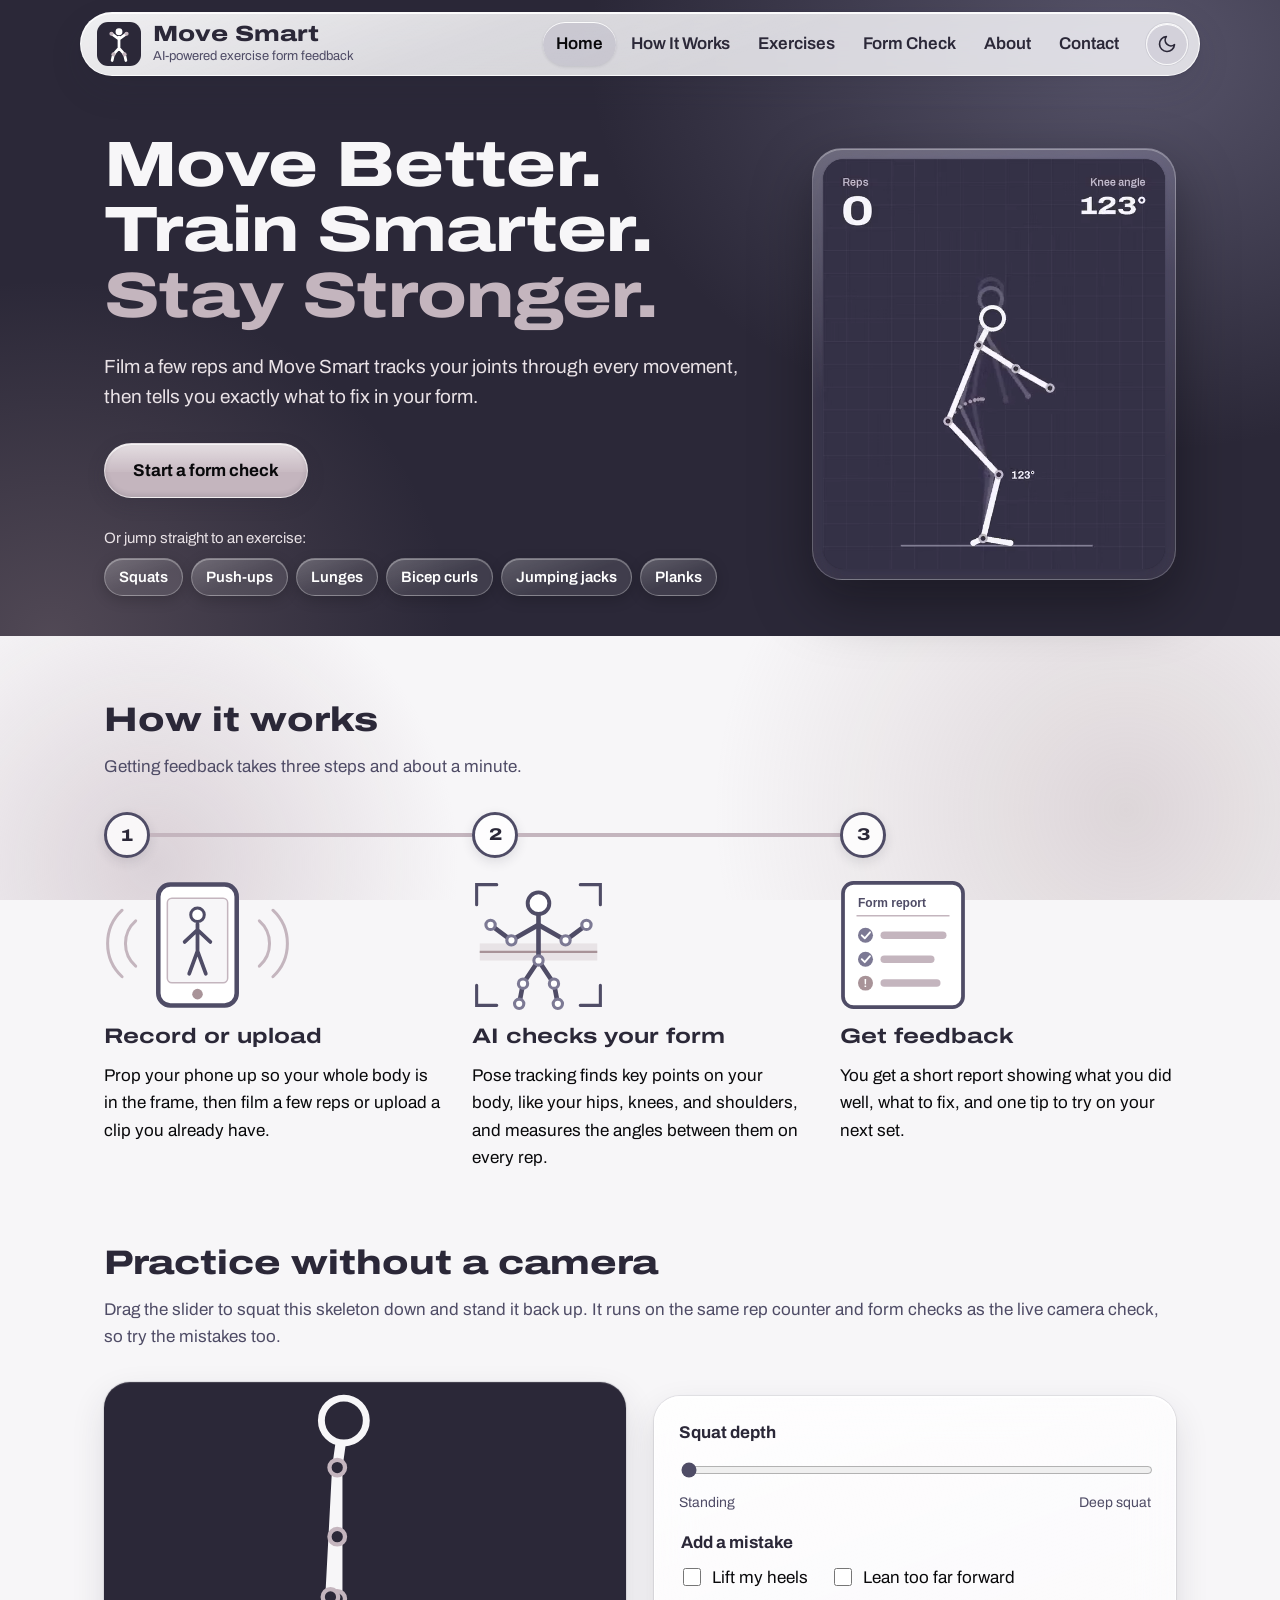
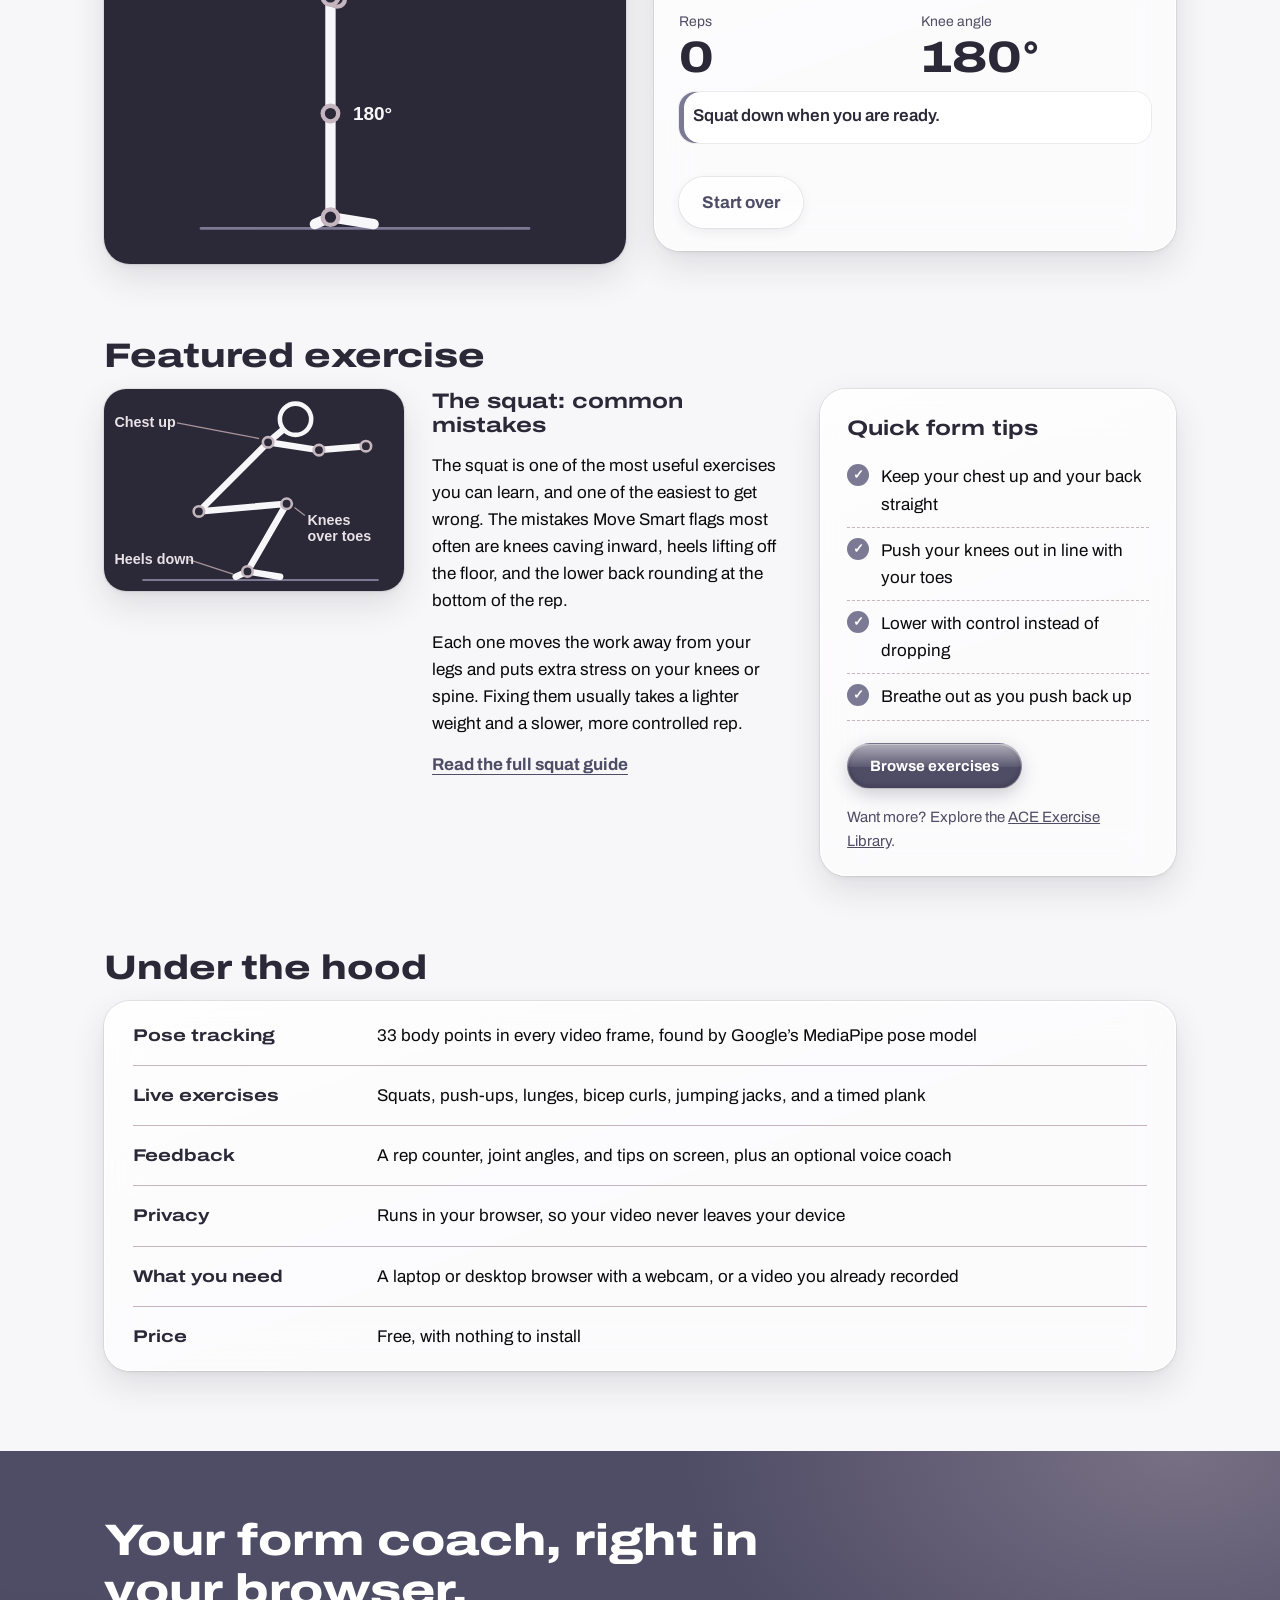
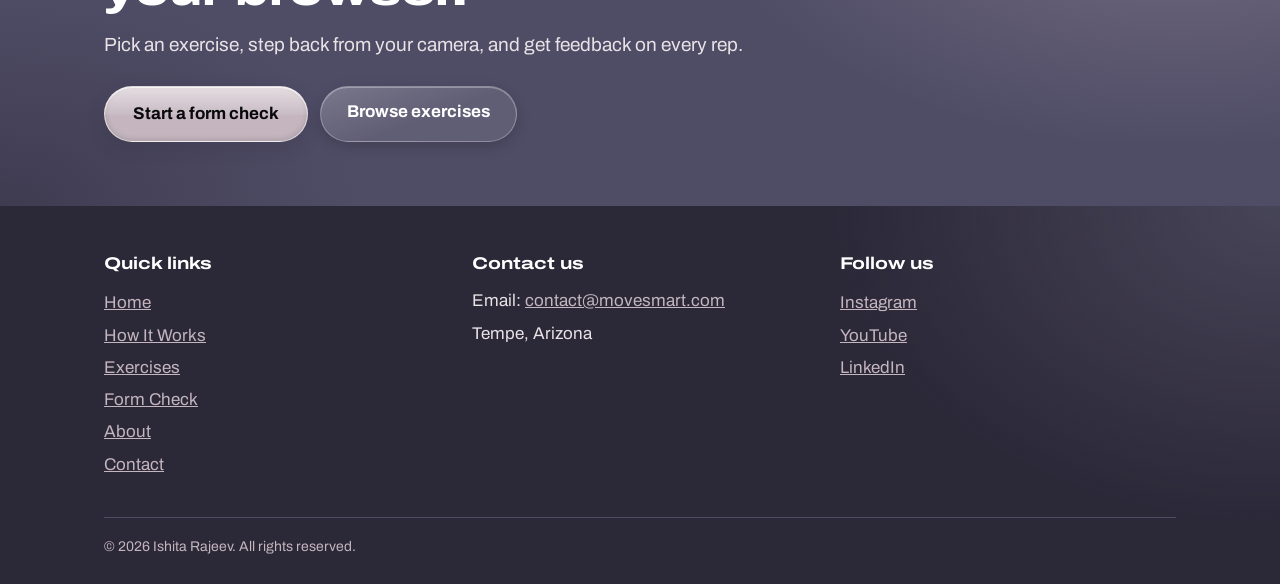
==== commit 70672d5a: "Add files via upload" ====
--- a/index.html
+++ b/index.html
@@ -12,7 +12,18 @@
   <link rel="preconnect" href="https://fonts.gstatic.com" crossorigin>
   <link href="https://fonts.googleapis.com/css2?family=Archivo:wdth,wght@62..125,100..900&display=swap" rel="stylesheet">
   <link rel="stylesheet" href="css/style.css">
-  <script>document.documentElement.className += " js";</script>
+  <script>
+    // pick light or dark before the page shows, so it never flashes the wrong colors
+    (function () {
+      var root = document.documentElement, theme = null;
+      try { theme = localStorage.getItem("movesmart-theme"); } catch (e) {}
+      if (theme !== "light" && theme !== "dark") {
+        theme = window.matchMedia && matchMedia("(prefers-color-scheme: dark)").matches ? "dark" : "light";
+      }
+      root.setAttribute("data-theme", theme);
+      root.className += " js";
+    })();
+  </script>
   <script src="js/site.js" defer></script>
   <script src="js/pose-logic.js" defer></script>
   <script src="js/practice.js" defer></script>
@@ -32,7 +43,7 @@
       </a>
       <button type="button" class="menu-toggle" aria-expanded="false" aria-controls="site-nav">
         <span class="menu-icon" aria-hidden="true"></span>
-        Menu
+        <span class="menu-text">Menu</span>
       </button>
       <nav class="site-nav" id="site-nav" aria-label="Main navigation">
         <ul>
@@ -44,6 +55,11 @@
             <li><a href="contact.html">Contact</a></li>
         </ul>
       </nav>
+      <button type="button" class="theme-toggle" aria-pressed="false" title="Switch to dark mode">
+        <span class="visually-hidden">Dark mode</span>
+        <svg class="icon-moon" viewBox="0 0 24 24" fill="none" stroke="currentColor" stroke-width="2" stroke-linecap="round" stroke-linejoin="round" aria-hidden="true" focusable="false"><path d="M21 12.8A9 9 0 1 1 11.2 3a7 7 0 0 0 9.8 9.8z"/></svg>
+        <svg class="icon-sun" viewBox="0 0 24 24" fill="none" stroke="currentColor" stroke-width="2" stroke-linecap="round" aria-hidden="true" focusable="false"><circle cx="12" cy="12" r="4.5"/><path d="M12 1.5v2.5M12 20v2.5M1.5 12H4M20 12h2.5M4.6 4.6l1.8 1.8M17.6 17.6l1.8 1.8M4.6 19.4l1.8-1.8M17.6 6.4l1.8-1.8"/></svg>
+      </button>
     </div>
   </header>
 
@@ -52,7 +68,7 @@
     <section class="hero">
       <div class="container hero-grid">
         <div class="hero-text">
-          <h1><span>Move better.</span> <span>Train smarter.</span></h1>
+          <h1><span>Move Better.</span> <span>Train Smarter.</span> <span class="hero-accent">Stay Stronger.</span></h1>
           <p>Film a few reps and Move Smart tracks your joints through every movement, then tells you exactly what to fix in your form.</p>
           <a href="form-check.html#live-check" class="btn">Start a form check</a>
           <p class="hero-try" id="try-label">Or jump straight to an exercise:</p>
@@ -81,19 +97,22 @@
       <ol class="steps">
         <li class="step">
           <span class="step-num" aria-hidden="true">1</span>
-          <img src="images/step-record.svg" alt="Phone recording a person exercising" width="248" height="172">
+          <img class="img-light" src="images/step-record.svg" alt="Phone recording a person exercising" width="248" height="172">
+          <img class="img-dark" src="images/step-record-dark.svg" alt="Phone recording a person exercising" width="248" height="172">
           <h3>Record or upload</h3>
           <p>Prop your phone up so your whole body is in the frame, then film a few reps or upload a clip you already have.</p>
         </li>
         <li class="step">
           <span class="step-num" aria-hidden="true">2</span>
-          <img src="images/step-analyze.svg" alt="Body outline with tracking points on the joints" width="172" height="168">
+          <img class="img-light" src="images/step-analyze.svg" alt="Body outline with tracking points on the joints" width="172" height="168">
+          <img class="img-dark" src="images/step-analyze-dark.svg" alt="Body outline with tracking points on the joints" width="172" height="168">
           <h3>AI checks your form</h3>
           <p>Pose tracking finds key points on your body, like your hips, knees, and shoulders, and measures the angles between them on every rep.</p>
         </li>
         <li class="step">
           <span class="step-num" aria-hidden="true">3</span>
-          <img src="images/step-feedback.svg" alt="Form report with two checks and one tip" width="168" height="174">
+          <img class="img-light" src="images/step-feedback.svg" alt="Form report with two checks and one tip" width="168" height="174">
+          <img class="img-dark" src="images/step-feedback-dark.svg" alt="Form report with two checks and one tip" width="168" height="174">
           <h3>Get feedback</h3>
           <p>You get a short report showing what you did well, what to fix, and one tip to try on your next set.</p>
         </li>
--- a/css/style.css
+++ b/css/style.css
@@ -14,6 +14,51 @@
   --plum: #2b2838;
   --mist: #e9e2e6;
   --white: #ffffff;
+  --paper: #f7f6f8;
+  --ink: #09090b;
+
+  /* what each color is used for. Dark mode changes these */
+  color-scheme: light;
+  --surface: var(--white);          /* cards, panels, tables */
+  --heading: var(--plum);           /* headings and labels */
+  --muted: var(--primary-dark);     /* secondary text and links */
+  --line: var(--secondary);         /* borders and dividers */
+  --strong-line: var(--primary-dark);
+  --edge: var(--plum);
+  --band: var(--plum);              /* dark bands: hero, footer, camera area */
+  --zebra: var(--background);       /* every other table row */
+  --soft: var(--mist);              /* hover and pressed backgrounds */
+  --selected: var(--plum);
+  --on-selected: var(--white);
+  --btn-dark: var(--primary-dark);
+  --btn-dark-hover: var(--plum);
+  --field-bg: var(--white);
+  --field-border: var(--primary);
+  --error: #7a2433;
+  --header-bg: rgba(247, 246, 248, 0.94);
+}
+
+/* Dark mode: same palette, darker surfaces, lighter text */
+:root[data-theme="dark"] {
+  color-scheme: dark;
+  --text: #e6e2ea;
+  --background: #121017;
+  --surface: #1c1924;
+  --heading: #f5f2f7;
+  --muted: #b4aec4;
+  --line: #383344;
+  --strong-line: #a7a2c0;
+  --edge: var(--primary);
+  --zebra: #221f2b;
+  --soft: #2a2634;
+  --selected: var(--secondary);
+  --on-selected: #121017;
+  --btn-dark: #5c5876;
+  --btn-dark-hover: #6a6587;
+  --field-bg: #121017;
+  --field-border: #6c6884;
+  --error: #ff9fae;
+  --header-bg: rgba(18, 16, 23, 0.92);
 }
 
 /* ---------- Base ---------- */
@@ -80,9 +125,9 @@
   position: sticky;
   top: 0;
   z-index: 50;
-  background-color: rgba(247, 246, 248, 0.94);
+  background-color: var(--header-bg);
   backdrop-filter: blur(8px);
-  border-bottom: 1px solid var(--secondary);
+  border-bottom: 1px solid var(--line);
 }
 
 .header-bar {
@@ -95,6 +140,7 @@
 }
 
 .brand {
+  margin-right: auto;
   display: inline-flex;
   align-items: center;
   gap: 12px;
@@ -107,14 +153,14 @@
   font-size: 22px;
   font-weight: 800;
   font-stretch: 125%;
-  color: var(--plum);
+  color: var(--heading);
   line-height: 1.1;
 }
 
 .tagline {
   display: block;
   font-size: 13px;
-  color: var(--primary-dark);
+  color: var(--muted);
 }
 
 /* ---------- Navigation ---------- */
@@ -131,7 +177,7 @@
   position: relative;
   display: block;
   padding: 24px 0;
-  color: var(--primary-dark);
+  color: var(--muted);
   font-weight: 600;
   text-decoration: none;
 }
@@ -155,7 +201,7 @@
   margin-left: -5.5px;
   border-radius: 50%;
   background-color: var(--background);
-  border: 3px solid var(--primary-dark);
+  border: 3px solid var(--strong-line);
 }
 
 /* the menu button only appears on small screens */
@@ -166,9 +212,9 @@
   padding: 10px 16px;
   font: inherit;
   font-weight: 700;
-  color: var(--plum);
+  color: var(--heading);
   background-color: transparent;
-  border: 2px solid var(--secondary);
+  border: 2px solid var(--line);
   border-radius: 30px;
   cursor: pointer;
 }
@@ -179,7 +225,7 @@
   display: block;
   width: 18px;
   height: 2px;
-  background-color: var(--plum);
+  background-color: var(--heading);
   border-radius: 2px;
 }
 
@@ -209,8 +255,8 @@
 
 /* ---------- Hero ---------- */
 .hero {
-  background-color: var(--plum);
-  color: var(--background);
+  background-color: var(--band);
+  color: var(--paper);
 }
 
 .hero-grid {
@@ -234,6 +280,11 @@
   display: block;
 }
 
+/* the last line of the tagline in the palette's pink */
+.hero h1 .hero-accent {
+  color: var(--secondary);
+}
+
 .hero-text p {
   max-width: 34em;
   font-size: 19px;
@@ -276,7 +327,7 @@
   padding: 13px 28px;
   border-radius: 40px;
   background-color: var(--secondary);
-  color: var(--text);
+  color: var(--ink);
   font-weight: 700;
   text-decoration: none;
 }
@@ -286,12 +337,12 @@
 }
 
 .tips .btn {
-  background-color: var(--primary-dark);
+  background-color: var(--btn-dark);
   color: var(--white);
 }
 
 .tips .btn:hover {
-  background-color: var(--plum);
+  background-color: var(--btn-dark-hover);
 }
 
 .btn-small {
@@ -300,7 +351,7 @@
 }
 
 .text-link {
-  color: var(--primary-dark);
+  color: var(--muted);
   font-weight: 700;
   text-underline-offset: 4px;
 }
@@ -317,18 +368,18 @@
 h2 {
   font-size: 34px;
   font-weight: 800;
-  color: var(--plum);
+  color: var(--heading);
 }
 
 h3 {
   font-size: 21px;
   font-weight: 700;
-  color: var(--plum);
+  color: var(--heading);
 }
 
 .section-intro {
   margin: 0 0 32px;
-  color: var(--primary-dark);
+  color: var(--muted);
 }
 
 /* How it works: numbered joints joined by a line */
@@ -352,7 +403,7 @@
   left: 46px;
   right: -32px;
   height: 4px;
-  background-color: var(--secondary);
+  background-color: var(--line);
 }
 
 .step-num {
@@ -362,11 +413,11 @@
   width: 46px;
   height: 46px;
   border-radius: 50%;
-  border: 4px solid var(--primary-dark);
+  border: 4px solid var(--strong-line);
   background-color: var(--background);
   font-weight: 800;
   font-stretch: 125%;
-  color: var(--plum);
+  color: var(--heading);
 }
 
 .step img {
@@ -405,9 +456,9 @@
 /* tips styled like a Move Smart form report */
 .tips {
   padding: 26px 26px 22px;
-  background-color: var(--white);
-  border: 1px solid var(--secondary);
-  border-top: 8px solid var(--plum);
+  background-color: var(--surface);
+  border: 1px solid var(--line);
+  border-top: 8px solid var(--edge);
   border-radius: 4px 4px 14px 14px;
 }
 
@@ -422,7 +473,7 @@
 .check-list li {
   position: relative;
   padding: 9px 0 9px 34px;
-  border-bottom: 1px dashed var(--secondary);
+  border-bottom: 1px dashed var(--line);
 }
 
 .tips li::before,
@@ -445,18 +496,18 @@
 .external {
   margin: 16px 0 0;
   font-size: 15px;
-  color: var(--primary-dark);
+  color: var(--muted);
 }
 
 .external a {
-  color: var(--primary-dark);
+  color: var(--muted);
 }
 
 /* ---------- Footer ---------- */
 .site-footer {
   margin-top: 72px;
   padding: 48px 0 20px;
-  background-color: var(--plum);
+  background-color: var(--band);
   color: var(--mist);
 }
 
@@ -530,8 +581,8 @@
 
 /* Page title band */
 .page-intro {
-  background-color: var(--plum);
-  color: var(--background);
+  background-color: var(--band);
+  color: var(--paper);
   padding: 52px 0 46px;
 }
 
@@ -578,7 +629,7 @@
   top: 46px;
   bottom: 0;
   width: 4px;
-  background-color: var(--secondary);
+  background-color: var(--line);
 }
 
 .timeline h3 {
@@ -605,7 +656,7 @@
 
 .note-card {
   padding: 26px 30px;
-  background-color: var(--white);
+  background-color: var(--surface);
   border-left: 6px solid var(--accent);
   border-radius: 0 14px 14px 0;
 }
@@ -623,13 +674,13 @@
   width: 100%;
   min-width: 720px;
   border-collapse: collapse;
-  background-color: var(--white);
+  background-color: var(--surface);
 }
 
 caption {
   text-align: left;
   font-weight: 700;
-  color: var(--plum);
+  color: var(--heading);
   padding-bottom: 10px;
 }
 
@@ -638,20 +689,20 @@
   padding: 12px 14px;
   text-align: left;
   vertical-align: top;
-  border-bottom: 1px solid var(--secondary);
+  border-bottom: 1px solid var(--line);
 }
 
 thead th {
-  background-color: var(--plum);
+  background-color: var(--band);
   color: var(--white);
 }
 
 tbody th {
-  color: var(--plum);
+  color: var(--heading);
 }
 
 tbody tr:nth-child(even) {
-  background-color: var(--background);
+  background-color: var(--zebra);
 }
 
 /* Exercises: guides */
@@ -660,7 +711,7 @@
   grid-template-columns: 340px 1fr;
   gap: 32px;
   padding: 30px 0;
-  border-top: 1px solid var(--secondary);
+  border-top: 1px solid var(--line);
   scroll-margin-top: 20px;
 }
 
@@ -671,7 +722,7 @@
 .guide h4 {
   margin: 16px 0 6px;
   font-size: 17px;
-  color: var(--plum);
+  color: var(--heading);
 }
 
 .guide ul {
@@ -682,7 +733,7 @@
 .mistake {
   margin: 0;
   padding: 10px 14px;
-  background-color: var(--white);
+  background-color: var(--surface);
   border-left: 5px solid var(--accent);
   border-radius: 0 8px 8px 0;
 }
@@ -701,7 +752,7 @@
   width: 100%;
   height: auto;
   border-radius: 8px;
-  background-color: var(--plum);
+  background-color: var(--band);
 }
 
 .metrics {
@@ -715,7 +766,7 @@
   font-size: 19px;
   font-weight: 700;
   font-stretch: 125%;
-  color: var(--plum);
+  color: var(--heading);
 }
 
 .metrics dd {
@@ -730,7 +781,7 @@
 
 .btn-dark {
   border: 0;
-  background-color: var(--primary-dark);
+  background-color: var(--btn-dark);
   color: var(--white);
   font: inherit;
   font-weight: 700;
@@ -738,7 +789,7 @@
 }
 
 .btn-dark:hover {
-  background-color: var(--plum);
+  background-color: var(--btn-dark-hover);
 }
 
 /* About: values */
@@ -753,7 +804,7 @@
 
 .values li {
   padding-top: 16px;
-  border-top: 4px solid var(--primary-dark);
+  border-top: 4px solid var(--strong-line);
 }
 
 .values p {
@@ -770,15 +821,15 @@
 
 .contact-form {
   padding: 28px 30px;
-  background-color: var(--white);
-  border: 1px solid var(--secondary);
+  background-color: var(--surface);
+  border: 1px solid var(--line);
   border-radius: 14px;
 }
 
 .form-note {
   margin-top: 0;
   font-size: 15px;
-  color: var(--primary-dark);
+  color: var(--muted);
 }
 
 .field-row {
@@ -801,7 +852,7 @@
   display: block;
   margin-bottom: 6px;
   font-weight: 700;
-  color: var(--plum);
+  color: var(--heading);
 }
 
 .contact-form input,
@@ -811,8 +862,8 @@
   padding: 10px 12px;
   font: inherit;
   color: var(--text);
-  background-color: var(--white);
-  border: 1.5px solid var(--primary);
+  background-color: var(--field-bg);
+  border: 1.5px solid var(--field-border);
   border-radius: 8px;
 }
 
@@ -821,7 +872,7 @@
 .contact-form textarea:focus {
   outline: 3px solid var(--accent);
   outline-offset: 1px;
-  border-color: var(--primary-dark);
+  border-color: var(--strong-line);
 }
 
 .radio-row {
@@ -841,7 +892,7 @@
 
 .contact-form .radio-row input {
   width: auto;
-  accent-color: var(--primary-dark);
+  accent-color: var(--strong-line);
 }
 
 .contact-aside img {
@@ -857,14 +908,14 @@
   max-width: 46em;
   margin-bottom: 12px;
   padding: 14px 18px;
-  background-color: var(--white);
-  border: 1px solid var(--secondary);
+  background-color: var(--surface);
+  border: 1px solid var(--line);
   border-radius: 10px;
 }
 
 .faq summary {
   font-weight: 700;
-  color: var(--plum);
+  color: var(--heading);
   cursor: pointer;
 }
 
@@ -882,7 +933,7 @@
 .exercise-picker legend {
   margin-bottom: 10px;
   font-weight: 700;
-  color: var(--plum);
+  color: var(--heading);
 }
 
 .picker-options {
@@ -907,9 +958,9 @@
   display: inline-block;
   padding: 10px 18px;
   font-weight: 600;
-  color: var(--primary-dark);
-  background-color: var(--white);
-  border: 2px solid var(--secondary);
+  color: var(--muted);
+  background-color: var(--surface);
+  border: 2px solid var(--line);
   border-radius: 30px;
 }
 
@@ -919,13 +970,13 @@
 }
 
 .pick span:hover {
-  border-color: var(--primary-dark);
+  border-color: var(--strong-line);
 }
 
 .pick input:checked + span {
-  color: var(--white);
-  background-color: var(--plum);
-  border-color: var(--plum);
+  color: var(--on-selected);
+  background-color: var(--selected);
+  border-color: var(--selected);
 }
 
 .pick input:focus-visible + span {
@@ -949,7 +1000,7 @@
   position: relative;
   aspect-ratio: 4 / 3;
   overflow: hidden;
-  background-color: var(--plum);
+  background-color: var(--band);
   border-radius: 14px;
 }
 
@@ -1118,8 +1169,8 @@
 
 .live-panel {
   padding: 22px 24px;
-  background-color: var(--white);
-  border: 1px solid var(--secondary);
+  background-color: var(--surface);
+  border: 1px solid var(--line);
   border-radius: 14px;
 }
 
@@ -1135,16 +1186,16 @@
 
 .btn-outline {
   padding: 11px 22px;
-  border: 2px solid var(--primary-dark);
+  border: 2px solid var(--strong-line);
   background-color: transparent;
-  color: var(--primary-dark);
+  color: var(--strong-line);
   font: inherit;
   font-weight: 700;
   cursor: pointer;
 }
 
 .btn-outline:hover {
-  background-color: var(--mist);
+  background-color: var(--soft);
 }
 
 .btn.is-stop::before {
@@ -1174,33 +1225,33 @@
   font: inherit;
   font-size: 15px;
   font-weight: 600;
-  color: var(--primary-dark);
+  color: var(--muted);
   background-color: var(--background);
-  border: 1px solid var(--secondary);
+  border: 1px solid var(--line);
   border-radius: 20px;
   cursor: pointer;
 }
 
 .toggle[aria-pressed="true"] {
-  color: var(--plum);
-  background-color: var(--mist);
+  color: var(--heading);
+  background-color: var(--soft);
   border-color: var(--primary);
 }
 
 .live-tip {
   margin: 14px 0 0;
   font-size: 15px;
-  color: var(--primary-dark);
+  color: var(--muted);
 }
 
 .live-status {
   margin: 10px 0 0;
   font-size: 15px;
-  color: var(--primary-dark);
+  color: var(--muted);
 }
 
 .live-status.error {
-  color: #7a2433;
+  color: var(--error);
   font-weight: 600;
 }
 
@@ -1208,7 +1259,7 @@
   margin: 16px 0 4px;
   padding: 18px 20px;
   color: var(--mist);
-  background-color: var(--plum);
+  background-color: var(--band);
   border-radius: 12px;
 }
 
@@ -1249,7 +1300,7 @@
 .log-empty {
   margin: 0;
   font-size: 15px;
-  color: var(--primary-dark);
+  color: var(--muted);
 }
 
 .rep-log {
@@ -1291,7 +1342,7 @@
 }
 
 /* ---------- Phone menu ---------- */
-@media (max-width: 860px) {
+@media (max-width: 980px) {
   .tagline {
     display: none;
   }
@@ -1316,7 +1367,7 @@
 
   .site-nav a {
     padding: 12px 0;
-    border-top: 1px solid var(--mist);
+    border-top: 1px solid var(--line);
   }
 
   /* on phones the current page is marked at the start of the line */
@@ -1389,15 +1440,15 @@
   padding: 7px 14px;
   font-size: 15px;
   font-weight: 600;
-  color: var(--plum);
+  color: var(--heading);
   text-decoration: none;
-  background-color: var(--white);
-  border: 1px solid var(--secondary);
+  background-color: var(--surface);
+  border: 1px solid var(--line);
   border-radius: 20px;
 }
 
 .jump-nav a:hover {
-  border-color: var(--primary-dark);
+  border-color: var(--strong-line);
 }
 
 .try-live {
@@ -1405,7 +1456,7 @@
 }
 
 tbody th a {
-  color: var(--plum);
+  color: var(--heading);
 }
 
 /* ---------- Contact form messages ---------- */
@@ -1413,17 +1464,17 @@
   margin: 6px 0 0;
   font-size: 15px;
   font-weight: 600;
-  color: #7a2433;
+  color: var(--error);
 }
 
 .contact-form [aria-invalid="true"] {
-  border-color: #7a2433;
+  border-color: var(--error);
 }
 
 .form-success {
   padding: 28px 30px;
-  background-color: var(--white);
-  border: 1px solid var(--secondary);
+  background-color: var(--surface);
+  border: 1px solid var(--line);
   border-left: 6px solid var(--primary);
   border-radius: 14px;
 }
@@ -1451,7 +1502,7 @@
   display: flex;
   justify-content: center;
   padding: 12px;
-  background-color: var(--plum);
+  background-color: var(--band);
   border-radius: 14px;
 }
 
@@ -1463,8 +1514,8 @@
 
 .practice-panel {
   padding: 22px 24px;
-  background-color: var(--white);
-  border: 1px solid var(--secondary);
+  background-color: var(--surface);
+  border: 1px solid var(--line);
   border-radius: 14px;
 }
 
@@ -1473,13 +1524,13 @@
   display: block;
   margin-bottom: 8px;
   font-weight: 700;
-  color: var(--plum);
+  color: var(--heading);
 }
 
 .practice-panel input[type="range"] {
   width: 100%;
   height: 28px;
-  accent-color: var(--primary-dark);
+  accent-color: var(--strong-line);
   cursor: pointer;
 }
 
@@ -1488,7 +1539,7 @@
   justify-content: space-between;
   margin: 0 0 14px;
   font-size: 14px;
-  color: var(--primary-dark);
+  color: var(--muted);
 }
 
 .practice-mistakes {
@@ -1508,7 +1559,7 @@
 .practice-mistakes input {
   width: 18px;
   height: 18px;
-  accent-color: var(--primary-dark);
+  accent-color: var(--strong-line);
 }
 
 .practice-stats {
@@ -1521,7 +1572,7 @@
 .stat-label {
   display: block;
   font-size: 14px;
-  color: var(--primary-dark);
+  color: var(--muted);
 }
 
 .stat-value {
@@ -1530,7 +1581,7 @@
   font-weight: 800;
   font-stretch: 125%;
   line-height: 1.1;
-  color: var(--plum);
+  color: var(--heading);
 }
 
 .stat-value.bump {
@@ -1543,7 +1594,7 @@
   margin: 0 0 12px;
   padding: 10px 14px;
   font-weight: 600;
-  color: var(--plum);
+  color: var(--heading);
   background-color: var(--background);
   border-left: 5px solid var(--primary);
   border-radius: 0 10px 10px 0;
@@ -1567,13 +1618,13 @@
   grid-template-columns: 220px 1fr;
   gap: 24px;
   padding: 16px 0;
-  border-bottom: 1px solid var(--secondary);
+  border-bottom: 1px solid var(--line);
 }
 
 .spec-list dt {
   font-weight: 700;
   font-stretch: 125%;
-  color: var(--plum);
+  color: var(--heading);
 }
 
 .spec-list dd {
@@ -1644,3 +1695,636 @@
     animation: none;
   }
 }
+
+/* ---------- Light and dark mode button ---------- */
+.theme-toggle {
+  display: inline-flex;
+  align-items: center;
+  justify-content: center;
+  width: 42px;
+  height: 42px;
+  padding: 0;
+  color: var(--heading);
+  background-color: transparent;
+  border: 2px solid var(--line);
+  border-radius: 50%;
+  cursor: pointer;
+}
+
+.theme-toggle:hover {
+  border-color: var(--strong-line);
+}
+
+.theme-toggle svg {
+  width: 20px;
+  height: 20px;
+}
+
+/* show the moon in light mode and the sun in dark mode */
+.theme-toggle .icon-sun,
+[data-theme="dark"] .theme-toggle .icon-moon {
+  display: none;
+}
+
+[data-theme="dark"] .theme-toggle .icon-sun {
+  display: block;
+}
+
+/* pictures that come in a light and a dark version */
+.img-dark,
+[data-theme="dark"] .img-light {
+  display: none;
+}
+
+[data-theme="dark"] .img-dark {
+  display: inline-block;
+}
+
+@media (max-width: 980px) {
+  .header-bar {
+    column-gap: 10px;
+  }
+
+  .theme-toggle {
+    order: 1;
+  }
+
+  .menu-toggle {
+    order: 2;
+  }
+
+  .site-nav {
+    order: 3;
+  }
+}
+
+/* small phones: the menu button shrinks to an icon so the header stays on one line */
+@media (max-width: 480px) {
+  .menu-toggle {
+    width: 42px;
+    height: 42px;
+    padding: 0;
+    justify-content: center;
+  }
+
+  .menu-text {
+    position: absolute;
+    width: 1px;
+    height: 1px;
+    overflow: hidden;
+    clip: rect(0 0 0 0);
+    white-space: nowrap;
+  }
+}
+
+/* small phones: a slightly smaller logo and name keep the header on one line */
+@media (max-width: 400px) {
+  .brand {
+    gap: 10px;
+  }
+
+  .brand img {
+    width: 38px;
+    height: 38px;
+  }
+
+  .brand-name {
+    font-size: 19px;
+  }
+}
+
+@media (max-width: 350px) {
+  .brand {
+    gap: 8px;
+  }
+
+  .brand img {
+    width: 34px;
+    height: 34px;
+  }
+
+  .brand-name {
+    font-size: 16px;
+  }
+}
+
+/* ==========================================
+   Liquid glass
+   Frosted, see-through glass for the menu, cards and buttons, with soft
+   color glows behind the page so the glass has something to show through.
+   ========================================== */
+:root {
+  --glass: rgba(255, 255, 255, 0.55);
+  --glass-strong: rgba(255, 255, 255, 0.8);
+  --glass-border: rgba(255, 255, 255, 0.85);
+  --glass-rim: rgba(43, 40, 56, 0.08);          /* faint outer line */
+  --glass-shine: rgba(255, 255, 255, 0.95);     /* bright top edge */
+  --glass-glint: rgba(255, 255, 255, 0.55);     /* light that follows the pointer */
+  --glass-shadow: 0 14px 34px rgba(43, 40, 56, 0.12), 0 2px 6px rgba(43, 40, 56, 0.06);
+  --glass-sheen: linear-gradient(160deg, rgba(255, 255, 255, 0.65) 0%, rgba(255, 255, 255, 0.15) 35%, rgba(255, 255, 255, 0) 60%);
+  --glass-blur: blur(22px) saturate(180%);
+  --gloss: linear-gradient(180deg, rgba(255, 255, 255, 0.55) 0%, rgba(255, 255, 255, 0.08) 52%, rgba(255, 255, 255, 0) 53%);
+  --lozenge: rgba(124, 121, 148, 0.16);         /* the current page in the menu */
+  --lozenge-hover: rgba(124, 121, 148, 0.1);
+  --glow-1: rgba(124, 121, 148, 0.36);
+  --glow-2: rgba(196, 181, 190, 0.55);
+  --glow-3: rgba(168, 147, 152, 0.32);
+  --zebra: rgba(255, 255, 255, 0.45);
+  --field-bg: rgba(255, 255, 255, 0.75);
+  --soft: rgba(124, 121, 148, 0.14);
+}
+
+:root[data-theme="dark"] {
+  --glass: rgba(36, 32, 48, 0.5);
+  --glass-strong: rgba(30, 27, 40, 0.82);
+  --glass-border: rgba(255, 255, 255, 0.14);
+  --glass-rim: rgba(0, 0, 0, 0.35);
+  --glass-shine: rgba(255, 255, 255, 0.22);
+  --glass-glint: rgba(255, 255, 255, 0.1);
+  --glass-shadow: 0 16px 38px rgba(0, 0, 0, 0.45), 0 2px 6px rgba(0, 0, 0, 0.3);
+  --glass-sheen: linear-gradient(160deg, rgba(255, 255, 255, 0.13) 0%, rgba(255, 255, 255, 0.03) 35%, rgba(255, 255, 255, 0) 60%);
+  --gloss: linear-gradient(180deg, rgba(255, 255, 255, 0.28) 0%, rgba(255, 255, 255, 0.04) 52%, rgba(255, 255, 255, 0) 53%);
+  --lozenge: rgba(255, 255, 255, 0.13);
+  --lozenge-hover: rgba(255, 255, 255, 0.07);
+  --glow-1: rgba(124, 121, 148, 0.3);
+  --glow-2: rgba(168, 147, 152, 0.18);
+  --glow-3: rgba(79, 76, 102, 0.5);
+  --zebra: rgba(255, 255, 255, 0.04);
+  --field-bg: rgba(0, 0, 0, 0.25);
+  --soft: rgba(255, 255, 255, 0.08);
+}
+
+/* soft color glows that sit behind the whole page */
+body::before {
+  content: "";
+  position: fixed;
+  inset: 0;
+  z-index: -1;
+  pointer-events: none;
+  background:
+    radial-gradient(42vmax 42vmax at 6% 16%, var(--glow-1), transparent 70%),
+    radial-gradient(38vmax 38vmax at 94% 6%, var(--glow-2), transparent 70%),
+    radial-gradient(46vmax 46vmax at 88% 90%, var(--glow-3), transparent 70%),
+    radial-gradient(34vmax 34vmax at 12% 96%, var(--glow-2), transparent 70%);
+}
+
+/* the dark bands get their own glows */
+.hero,
+.page-intro {
+  background:
+    radial-gradient(60% 90% at 88% 8%, rgba(124, 121, 148, 0.55), transparent 70%),
+    radial-gradient(45% 80% at 4% 100%, rgba(168, 147, 152, 0.3), transparent 70%),
+    var(--band);
+}
+
+.site-footer {
+  background:
+    radial-gradient(50% 120% at 100% 0%, rgba(124, 121, 148, 0.35), transparent 70%),
+    var(--band);
+}
+
+.closing {
+  background:
+    radial-gradient(55% 120% at 92% 0%, rgba(196, 181, 190, 0.35), transparent 70%),
+    radial-gradient(40% 90% at 0% 100%, rgba(43, 40, 56, 0.45), transparent 70%),
+    var(--primary-dark);
+}
+
+/* ---------- Glass panels ---------- */
+.tips,
+.note-card,
+.contact-form,
+.faq details,
+.live-panel,
+.practice-panel,
+.form-success,
+.spec-list,
+.table-wrap {
+  background-color: var(--glass);
+  background-image: var(--glass-sheen);
+  -webkit-backdrop-filter: var(--glass-blur);
+  backdrop-filter: var(--glass-blur);
+  border: 1px solid var(--glass-border);
+  border-radius: 26px;
+  box-shadow: inset 0 1px 0 var(--glass-shine), 0 0 0 1px var(--glass-rim), var(--glass-shadow);
+}
+
+.faq details {
+  border-radius: 20px;
+}
+
+/* cards that had a colored edge keep it as a curved line of light */
+.note-card,
+.form-success {
+  box-shadow: inset 5px 0 0 var(--accent), inset 0 1px 0 var(--glass-shine), 0 0 0 1px var(--glass-rim), var(--glass-shadow);
+}
+
+.form-success {
+  box-shadow: inset 5px 0 0 var(--primary), inset 0 1px 0 var(--glass-shine), 0 0 0 1px var(--glass-rim), var(--glass-shadow);
+}
+
+.mistake {
+  background-color: var(--glass);
+  border: 1px solid var(--glass-border);
+  border-radius: 16px;
+  box-shadow: inset 4px 0 0 var(--accent), inset 0 1px 0 var(--glass-shine), 0 0 0 1px var(--glass-rim);
+}
+
+.spec-list {
+  padding: 4px 28px;
+}
+
+.spec-list div:last-child {
+  border-bottom: 0;
+}
+
+/* the comparison table sits inside a glass card */
+table {
+  background-color: transparent;
+}
+
+.table-wrap {
+  overflow: hidden;
+  overflow-x: auto;
+}
+
+.table-wrap table {
+  min-width: 720px;
+}
+
+/* light from the pointer slides across glass as you move over it */
+.glass-lit,
+.faq details.glass-lit {
+  background-image: radial-gradient(320px circle at var(--mx, 50%) var(--my, 0%), var(--glass-glint), transparent 65%), var(--glass-sheen);
+}
+
+/* ---------- Floating glass menu bar ---------- */
+.site-header {
+  padding: 12px 12px 0;
+  margin-bottom: -76px;               /* the page slides underneath the bar */
+  background: none;
+  -webkit-backdrop-filter: none;
+  backdrop-filter: none;
+  border-bottom: 0;
+  pointer-events: none;               /* clicks pass through the space around the bar */
+}
+
+.site-header .header-bar {
+  position: relative;
+  min-height: 64px;
+  padding: 0 11px 0 16px;
+  column-gap: 14px;
+  background-color: var(--glass-strong);
+  background-image: var(--glass-sheen);
+  -webkit-backdrop-filter: var(--glass-blur);
+  backdrop-filter: var(--glass-blur);
+  border: 1px solid var(--glass-border);
+  border-radius: 999px;
+  box-shadow: inset 0 1px 0 var(--glass-shine), 0 0 0 1px var(--glass-rim), var(--glass-shadow);
+  pointer-events: auto;
+}
+
+.site-header .header-bar.glass-lit {
+  background-image: radial-gradient(320px circle at var(--mx, 50%) var(--my, 0%), var(--glass-glint), transparent 65%), var(--glass-sheen);
+}
+
+.brand {
+  padding: 8px 0;
+}
+
+.site-nav ul {
+  gap: 2px;
+}
+
+.site-nav a {
+  padding: 8px 13px;
+  color: var(--heading);
+  border-radius: 999px;
+  transition: background-color 0.2s;
+}
+
+.site-nav a:hover {
+  background-color: var(--lozenge-hover);
+}
+
+/* the current page sits in a small glass lozenge */
+.site-nav a.active {
+  background-color: var(--lozenge);
+  box-shadow: inset 0 1px 0 var(--glass-shine), 0 1px 3px rgba(43, 40, 56, 0.12);
+}
+
+.site-nav a.active::after {
+  display: none;
+}
+
+.theme-toggle,
+.menu-toggle {
+  background-color: var(--lozenge-hover);
+  border: 1px solid var(--glass-border);
+  box-shadow: inset 0 1px 0 var(--glass-shine), 0 0 0 1px var(--glass-rim);
+}
+
+.theme-toggle:hover,
+.menu-toggle:hover {
+  background-color: var(--lozenge);
+  border-color: var(--glass-border);
+}
+
+/* the page title band starts underneath the floating bar */
+.hero-grid {
+  padding-top: 132px;
+}
+
+.page-intro {
+  padding-top: 128px;
+}
+
+[id] {
+  scroll-margin-top: 100px;
+}
+
+@media (max-width: 1100px) {
+  .tagline {
+    display: none;
+  }
+}
+
+/* phones: the links open in a glass sheet under the bar */
+@media (max-width: 980px) {
+  .site-header .header-bar {
+    min-height: 60px;
+    padding: 0 9px 0 14px;
+    column-gap: 10px;
+  }
+
+  .site-header {
+    margin-bottom: -72px;
+  }
+
+  .js .site-nav {
+    position: absolute;
+    top: calc(100% + 10px);
+    left: 0;
+    right: 0;
+    width: auto;
+    padding: 8px;
+    background-color: var(--glass-strong);
+    background-image: var(--glass-sheen);
+    -webkit-backdrop-filter: var(--glass-blur);
+    backdrop-filter: var(--glass-blur);
+    border: 1px solid var(--glass-border);
+    border-radius: 28px;
+    box-shadow: inset 0 1px 0 var(--glass-shine), 0 0 0 1px var(--glass-rim), var(--glass-shadow);
+  }
+
+  .site-nav a {
+    padding: 12px 18px;
+    border-top: 0;
+    border-radius: 20px;
+  }
+
+  .site-nav a.active {
+    padding-left: 18px;
+  }
+}
+
+/* ---------- Glass buttons ---------- */
+.btn,
+.toggle,
+.pick span,
+.pill-list a,
+.jump-nav a {
+  transition: transform 0.15s ease, background-color 0.2s, box-shadow 0.2s;
+}
+
+.btn:active,
+.toggle:active,
+.pick span:active,
+.pill-list a:active,
+.jump-nav a:active {
+  transform: scale(0.96);
+}
+
+/* filled buttons get a glossy top half, like a drop of colored glass */
+.btn {
+  background-image: var(--gloss);
+  border: 1px solid rgba(255, 255, 255, 0.45);
+  box-shadow: inset 0 1px 0 rgba(255, 255, 255, 0.7), inset 0 -2px 5px rgba(43, 40, 56, 0.14), 0 6px 18px rgba(43, 40, 56, 0.2);
+}
+
+.btn-dark,
+.tips .btn {
+  border-color: rgba(255, 255, 255, 0.22);
+  box-shadow: inset 0 1px 0 rgba(255, 255, 255, 0.35), inset 0 -2px 5px rgba(0, 0, 0, 0.2), 0 6px 18px rgba(43, 40, 56, 0.22);
+}
+
+/* clear glass buttons */
+.btn-outline,
+.toggle,
+.pick span,
+.jump-nav a {
+  background-color: var(--glass);
+  background-image: var(--glass-sheen);
+  border: 1px solid var(--glass-border);
+  box-shadow: inset 0 1px 0 var(--glass-shine), 0 0 0 1px var(--glass-rim), 0 4px 12px rgba(43, 40, 56, 0.08);
+}
+
+.btn-outline:hover,
+.jump-nav a:hover,
+.pick span:hover {
+  background-color: var(--glass-strong);
+  border-color: var(--glass-border);
+}
+
+.toggle[aria-pressed="true"] {
+  background-color: var(--lozenge);
+  border-color: var(--glass-border);
+}
+
+.pick input:checked + span {
+  background-color: var(--selected);
+  background-image: var(--gloss);
+  border-color: transparent;
+  box-shadow: inset 0 1px 0 rgba(255, 255, 255, 0.35), 0 6px 16px rgba(43, 40, 56, 0.22);
+}
+
+/* glass on the dark bands */
+.pill-list a,
+.btn-ghost {
+  background-color: rgba(255, 255, 255, 0.1);
+  background-image: linear-gradient(160deg, rgba(255, 255, 255, 0.16), rgba(255, 255, 255, 0) 55%);
+  border: 1px solid rgba(255, 255, 255, 0.28);
+  box-shadow: inset 0 1px 0 rgba(255, 255, 255, 0.3), 0 4px 14px rgba(0, 0, 0, 0.18);
+}
+
+.pill-list a:hover,
+.btn-ghost:hover {
+  background-color: rgba(255, 255, 255, 0.2);
+  border-color: rgba(255, 255, 255, 0.4);
+}
+
+/* the looping rep counter sits in a glass frame */
+.hero-media {
+  padding: 10px;
+  background-color: rgba(255, 255, 255, 0.08);
+  background-image: linear-gradient(160deg, rgba(255, 255, 255, 0.2), rgba(255, 255, 255, 0) 45%);
+  -webkit-backdrop-filter: blur(14px) saturate(160%);
+  backdrop-filter: blur(14px) saturate(160%);
+  border: 1px solid rgba(255, 255, 255, 0.22);
+  border-radius: 30px;
+  box-shadow: inset 0 1px 0 rgba(255, 255, 255, 0.3), 0 24px 60px rgba(0, 0, 0, 0.35);
+}
+
+.hero-video,
+.hero-img {
+  border-radius: 21px;
+}
+
+/* ---------- Glass on the camera screen ---------- */
+.live-stage,
+.practice-stage {
+  border-radius: 26px;
+  box-shadow: inset 0 1px 0 rgba(255, 255, 255, 0.12), 0 0 0 1px var(--glass-rim), var(--glass-shadow);
+}
+
+.hud-stat,
+.hud-cue {
+  background-color: rgba(43, 40, 56, 0.62);
+  background-image: linear-gradient(160deg, rgba(255, 255, 255, 0.16), rgba(255, 255, 255, 0) 55%);
+  -webkit-backdrop-filter: blur(16px) saturate(160%);
+  backdrop-filter: blur(16px) saturate(160%);
+  border: 1px solid rgba(255, 255, 255, 0.18);
+  border-radius: 20px;
+  box-shadow: inset 0 1px 0 rgba(255, 255, 255, 0.25), 0 10px 26px rgba(0, 0, 0, 0.28);
+}
+
+.hud-cue {
+  box-shadow: inset 5px 0 0 var(--primary), inset 0 1px 0 rgba(255, 255, 255, 0.25), 0 10px 26px rgba(0, 0, 0, 0.28);
+}
+
+.hud-cue.warn {
+  background-color: rgba(255, 255, 255, 0.86);
+  background-image: linear-gradient(160deg, rgba(255, 255, 255, 0.7), rgba(255, 255, 255, 0) 55%);
+  border-color: rgba(255, 255, 255, 0.9);
+  box-shadow: inset 5px 0 0 var(--accent), inset 0 1px 0 #ffffff, 0 10px 26px rgba(0, 0, 0, 0.28);
+}
+
+.countdown,
+.stage-loading {
+  -webkit-backdrop-filter: blur(6px);
+  backdrop-filter: blur(6px);
+}
+
+.set-summary {
+  background-image: linear-gradient(160deg, rgba(255, 255, 255, 0.14), rgba(255, 255, 255, 0) 50%);
+  border: 1px solid rgba(255, 255, 255, 0.12);
+  border-radius: 20px;
+  box-shadow: inset 0 1px 0 rgba(255, 255, 255, 0.18), 0 8px 22px rgba(43, 40, 56, 0.2);
+}
+
+.practice-cue {
+  background-color: var(--glass-strong);
+  border-left: 0;
+  border-radius: 16px;
+  box-shadow: inset 5px 0 0 var(--primary), inset 0 1px 0 var(--glass-shine), 0 0 0 1px var(--glass-rim);
+}
+
+.practice-cue.warn {
+  box-shadow: inset 5px 0 0 var(--accent), inset 0 1px 0 var(--glass-shine), 0 0 0 1px var(--glass-rim);
+}
+
+/* ---------- Glass details ---------- */
+.step-num {
+  background-color: var(--glass-strong);
+  -webkit-backdrop-filter: var(--glass-blur);
+  backdrop-filter: var(--glass-blur);
+  border-width: 3px;
+  box-shadow: inset 0 1px 0 var(--glass-shine), 0 4px 12px rgba(43, 40, 56, 0.12);
+}
+
+.contact-form input,
+.contact-form select,
+.contact-form textarea {
+  border-radius: 14px;
+  box-shadow: inset 0 1px 2px rgba(43, 40, 56, 0.08);
+}
+
+.split img,
+.feature img,
+.featured-grid img,
+.guide img,
+.contact-aside img,
+video {
+  border-radius: 22px;
+  box-shadow: 0 0 0 1px var(--glass-rim), var(--glass-shadow);
+}
+
+/* ---------- When glass isn't possible or isn't wanted ---------- */
+/* browsers without blur, or people who ask for less see-through effects, get solid panels */
+@supports not ((backdrop-filter: blur(1px)) or (-webkit-backdrop-filter: blur(1px))) {
+  :root {
+    --glass: rgba(255, 255, 255, 0.92);
+    --glass-strong: rgba(255, 255, 255, 0.97);
+  }
+
+  :root[data-theme="dark"] {
+    --glass: rgba(30, 27, 40, 0.95);
+    --glass-strong: rgba(30, 27, 40, 0.98);
+  }
+}
+
+@media (prefers-reduced-transparency: reduce) {
+  :root {
+    --glass: #ffffff;
+    --glass-strong: #ffffff;
+  }
+
+  :root[data-theme="dark"] {
+    --glass: #1c1924;
+    --glass-strong: #1c1924;
+  }
+
+  *,
+  *::before,
+  *::after {
+    -webkit-backdrop-filter: none !important;
+    backdrop-filter: none !important;
+  }
+
+  .hud-stat,
+  .hud-cue {
+    background-color: rgba(43, 40, 56, 0.92);
+  }
+}
+
+@media (prefers-reduced-motion: reduce) {
+  .btn:active,
+  .toggle:active,
+  .pick span:active,
+  .pill-list a:active,
+  .jump-nav a:active {
+    transform: none;
+  }
+}
+
+.table-wrap caption {
+  padding: 18px 20px 12px;
+}
+
+/* Glass inside glass can't blur, so while the phone menu is open the bar
+   turns solid and the sheet of links underneath does the blurring. */
+:root {
+  --glass-solid: rgba(255, 255, 255, 0.97);
+}
+
+:root[data-theme="dark"] {
+  --glass-solid: rgba(30, 27, 40, 0.97);
+}
+
+@media (max-width: 980px) {
+  .site-header.menu-open .header-bar {
+    -webkit-backdrop-filter: none;
+    backdrop-filter: none;
+    background-color: var(--glass-solid);
+  }
+}
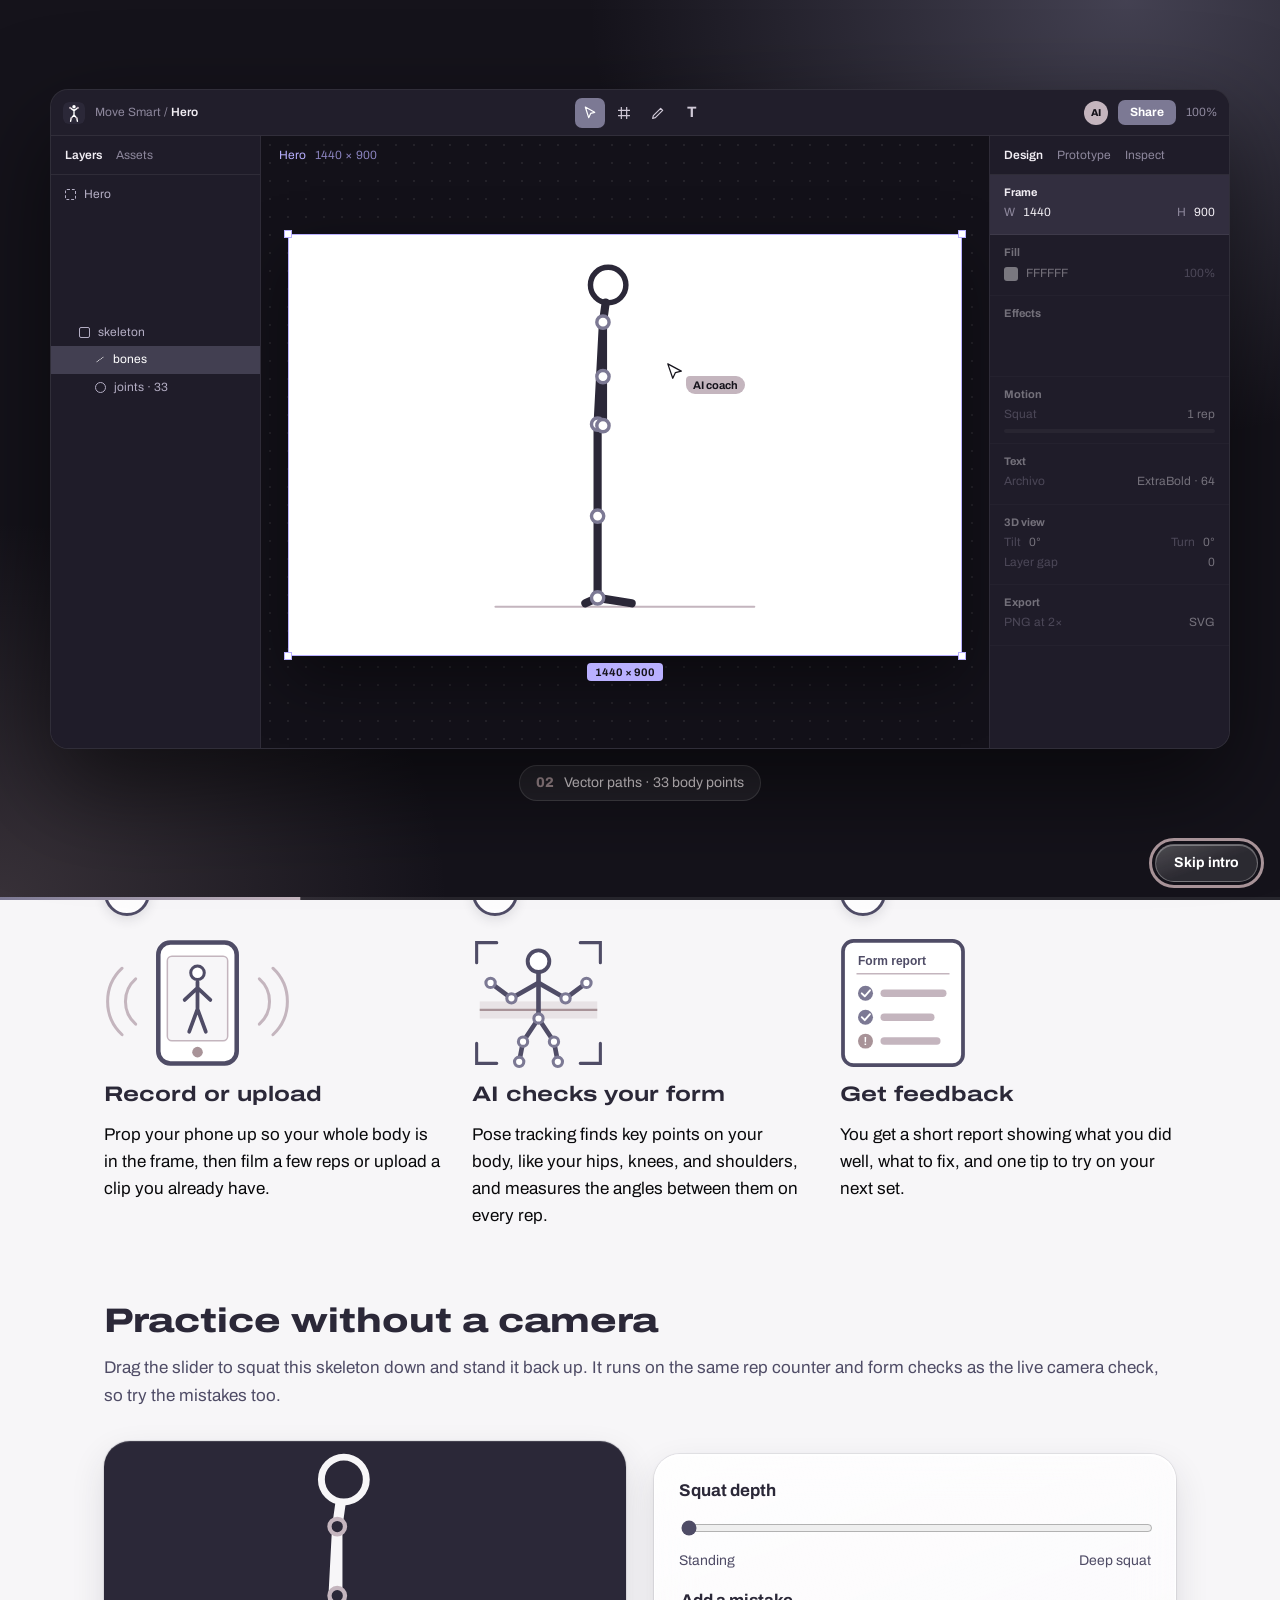
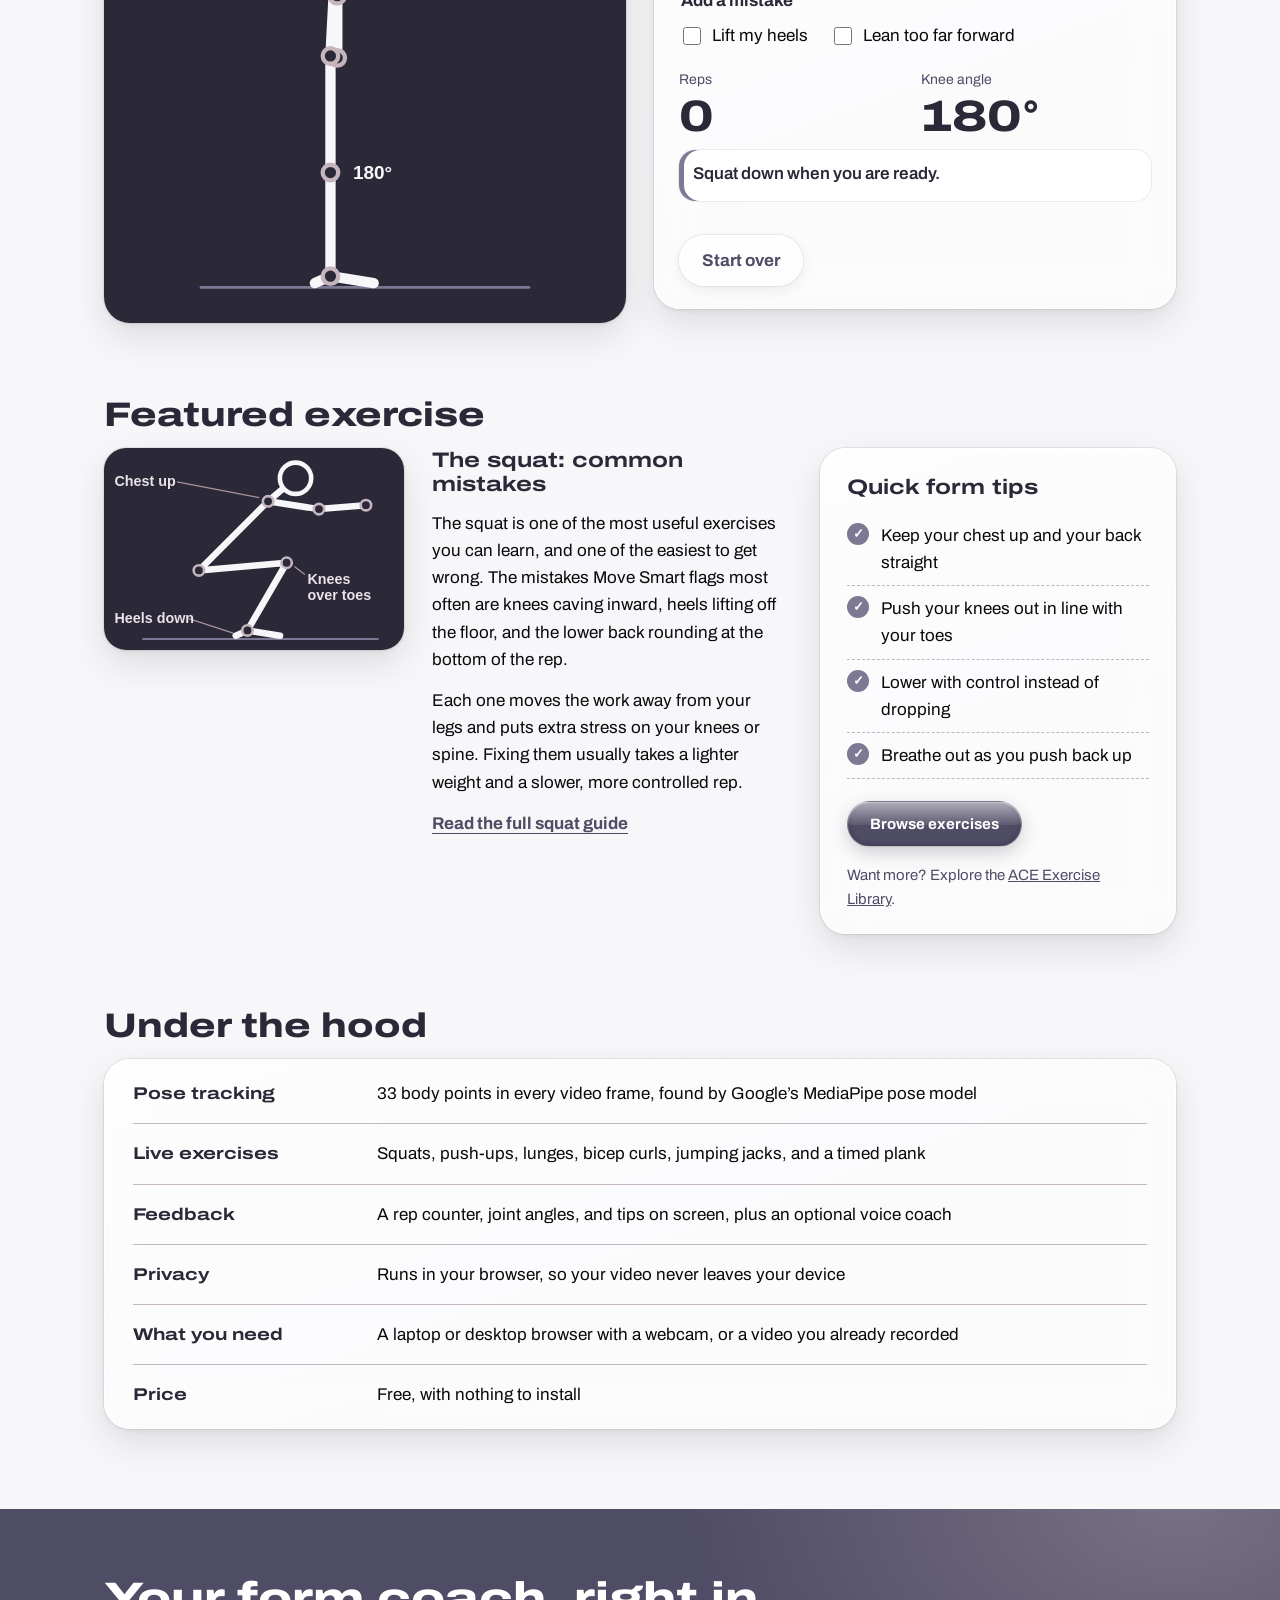
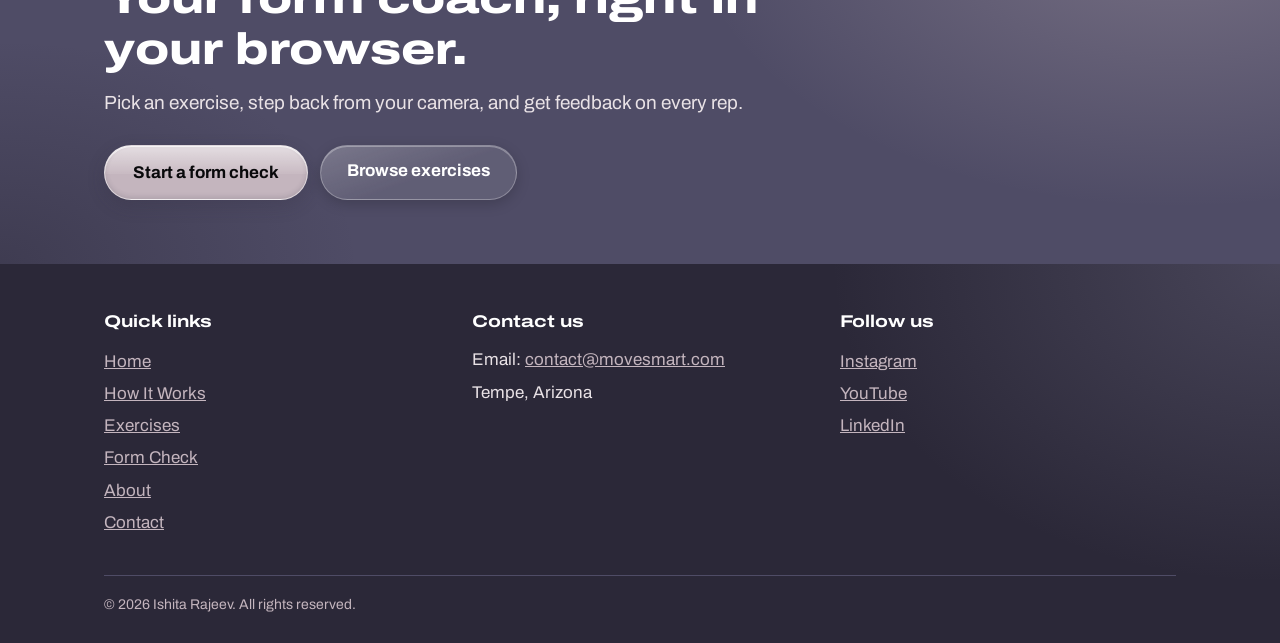
==== commit bc869eb4: "Add files via upload" ====
--- a/index.html
+++ b/index.html
@@ -22,13 +22,101 @@
       }
       root.setAttribute("data-theme", theme);
       root.className += " js";
+      // the home page intro plays once per visit
+      try {
+        var calm = window.matchMedia && matchMedia("(prefers-reduced-motion: reduce)").matches;
+        if (!calm && !location.hash && !sessionStorage.getItem("movesmart-intro")) root.className += " intro-on";
+      } catch (e) {}
     })();
   </script>
   <script src="js/site.js" defer></script>
   <script src="js/pose-logic.js" defer></script>
   <script src="js/practice.js" defer></script>
+  <script src="js/intro.js" defer></script>
 </head>
 <body>
+
+  <!-- Intro: the hero gets designed in a Figma-style editor, then becomes the real page -->
+  <div class="intro" id="intro">
+    <div class="intro-editor" aria-hidden="true">
+      <div class="ed-toolbar">
+        <div class="ed-left">
+          <img src="images/logo.svg" alt="" width="22" height="22">
+          <span class="ed-path">Move Smart <span>/</span> <b>Hero</b></span>
+        </div>
+        <div class="ed-tools">
+          <span class="ed-tool is-on"><svg viewBox="0 0 24 24"><path d="M5 3l14 8-6 1.6L10 19z"/></svg></span>
+          <span class="ed-tool"><svg viewBox="0 0 24 24"><path d="M8 3v18M16 3v18M3 8h18M3 16h18"/></svg></span>
+          <span class="ed-tool"><svg viewBox="0 0 24 24"><path d="M4 20l4-1 11-11-3-3L5 16z"/></svg></span>
+          <span class="ed-tool ed-tool-t">T</span>
+        </div>
+        <div class="ed-right">
+          <span class="ed-avatar">AI</span>
+          <span class="ed-share">Share</span>
+          <span class="ed-zoom">100%</span>
+        </div>
+      </div>
+      <div class="ed-body">
+        <div class="ed-panel ed-layers">
+          <div class="ed-tabs"><b>Layers</b><span>Assets</span></div>
+          <ul class="ed-tree">
+            <li data-layer="hero" class="lv0 is-frame-icon">Hero</li>
+            <li data-layer="wordmark" class="lv1 is-text-icon">wordmark</li>
+            <li data-layer="hud" class="lv1">hud</li>
+            <li data-layer="reps" class="lv2">reps_card</li>
+            <li data-layer="angle" class="lv2">angle_card</li>
+            <li data-layer="skeleton" class="lv1">skeleton</li>
+            <li data-layer="bones" class="lv2 is-path-icon">bones</li>
+            <li data-layer="joints" class="lv2 is-dot-icon">joints · 33</li>
+            <li data-layer="background" class="lv1 is-fill-icon">background</li>
+          </ul>
+        </div>
+        <div class="ed-canvas">
+          <p class="ed-frame-label">Hero <span>1440 × 900</span></p>
+          <div class="ed-stage">
+            <div class="ed-frame">
+              <div class="lyr lyr-bg"><span class="lyr-tag">background</span></div>
+              <div class="lyr lyr-skeleton">
+                <div class="fig"><svg id="intro-svg" viewBox="420 0 440 530"></svg></div>
+                <span class="lyr-tag">skeleton</span>
+              </div>
+              <div class="lyr lyr-hud">
+                <div class="fig">
+                  <div class="ihud ihud-reps"><small>Reps</small><b id="intro-reps">0</b></div>
+                  <div class="ihud ihud-angle"><small>Knee angle</small><b id="intro-angle">180°</b></div>
+                  <div class="icue">&#10003; Good depth</div>
+                </div>
+                <span class="lyr-tag">hud</span>
+              </div>
+              <div class="lyr lyr-word">
+                <div class="iw">
+                  <p class="iw-name"><img src="images/logo.svg" alt="" width="20" height="20"> Move Smart</p>
+                  <p class="iw-line"><span>Move Better.</span> <span>Train Smarter.</span> <span class="iw-accent">Stay Stronger.</span></p>
+                  <p class="iw-btn">Start a form check</p>
+                </div>
+                <span class="lyr-tag">wordmark</span>
+              </div>
+              <div class="sel"><i></i><i></i><i></i><i></i><span>1440 × 900</span></div>
+            </div>
+          </div>
+        </div>
+        <div class="ed-panel ed-props">
+          <div class="ed-tabs"><b>Design</b><span>Prototype</span><span>Inspect</span></div>
+          <div class="pr" data-prop="frame"><h5>Frame</h5><p><span>W</span><em>1440</em><span>H</span><em>900</em></p></div>
+          <div class="pr" data-prop="fill"><h5>Fill</h5><p><i class="sw"></i><em id="intro-hex">FFFFFF</em><span>100%</span></p></div>
+          <div class="pr" data-prop="fx"><h5>Effects</h5><p class="pr-row"><span>Background blur</span><em>22</em></p><p class="pr-row"><span>Drop shadow</span><em>0 14 34</em></p></div>
+          <div class="pr" data-prop="motion"><h5>Motion</h5><p><span>Squat</span><em>1 rep</em></p><div class="pr-scrub"><i></i></div></div>
+          <div class="pr" data-prop="text"><h5>Text</h5><p><span>Archivo</span><em>ExtraBold · 64</em></p></div>
+          <div class="pr" data-prop="d3"><h5>3D view</h5><p><span>Tilt</span><em id="intro-tilt">0°</em><span>Turn</span><em id="intro-turn">0°</em></p><p><span>Layer gap</span><em id="intro-gap">0</em></p></div>
+          <div class="pr" data-prop="export"><h5>Export</h5><p><span>PNG at 2×</span><em>SVG</em></p></div>
+        </div>
+      </div>
+      <div class="ed-cursor"><svg viewBox="0 0 20 22"><path d="M2 2l15 8-6.5 1.6L7.5 18z"/></svg><span>AI coach</span></div>
+    </div>
+    <p class="intro-caption" aria-hidden="true"><span class="ic-num">01</span><span class="ic-text">Canvas · 1440 × 900</span></p>
+    <div class="intro-progress" aria-hidden="true"><i></i></div>
+    <button type="button" class="intro-skip">Skip intro</button>
+  </div>
 
   <a class="skip-link" href="#main">Skip to main content</a>
 
@@ -80,6 +168,7 @@
             <li><a href="form-check.html?exercise=jack#live-check">Jumping jacks</a></li>
             <li><a href="form-check.html?exercise=plank#live-check">Planks</a></li>
           </ul>
+          <button type="button" class="intro-replay" hidden><svg viewBox="0 0 24 24" aria-hidden="true" focusable="false"><path d="M8 5v14l11-7z"/></svg> Replay intro</button>
         </div>
         <div class="hero-media">
           <video class="hero-video" autoplay muted loop playsinline poster="images/hero-loop-poster.jpg" width="600" height="720" aria-label="A pose-tracking skeleton does three squats while Move Smart counts the reps, shows the knee angle, and gives feedback on each rep">
--- a/css/style.css
+++ b/css/style.css
@@ -2328,3 +2328,990 @@
     background-color: var(--glass-solid);
   }
 }
+
+/* ==========================================
+   Home page intro
+   An 8-second opening: the hero is built in a Figma-style editor, layer by
+   layer, then zooms into the real page. It plays once per visit, can be
+   skipped, and never plays for people who turn off motion.
+   ========================================== */
+.intro {
+  display: none;
+}
+
+.intro-on .intro {
+  position: fixed;
+  inset: 0;
+  z-index: 200;
+  display: flex;
+  flex-direction: column;
+  align-items: center;
+  justify-content: center;
+  gap: 16px;
+  padding: 24px 24px 34px;
+  color: #cfc8d6;
+  font-size: 12px;
+  line-height: 1.3;
+  background:
+    radial-gradient(60% 70% at 88% 0%, rgba(124, 121, 148, 0.45), transparent 70%),
+    radial-gradient(50% 60% at 0% 100%, rgba(168, 147, 152, 0.24), transparent 70%),
+    #15131b;
+  /* if the script never runs, the intro gets out of the way by itself */
+  animation: intro-failsafe 0.01s 11s forwards;
+}
+
+@keyframes intro-failsafe {
+  to {
+    opacity: 0;
+    visibility: hidden;
+    pointer-events: none;
+  }
+}
+
+.intro-lock {
+  overflow: hidden;
+}
+
+.intro.is-out {
+  opacity: 0;
+  transition: opacity 0.42s ease 0.33s;
+}
+
+.intro.is-skip {
+  opacity: 0;
+  transition: opacity 0.3s ease;
+}
+
+.intro.is-reset,
+.intro.is-reset * {
+  transition: none !important;
+}
+
+/* ---------- the editor window ---------- */
+.intro-editor {
+  position: relative;
+  display: grid;
+  grid-template-rows: 46px minmax(0, 1fr);
+  width: min(1180px, 100%);
+  height: min(660px, calc(100vh - 130px));
+  min-height: 300px;
+  overflow: hidden;
+  background-color: #1c1925;
+  border: 1px solid rgba(255, 255, 255, 0.09);
+  border-radius: 18px;
+  box-shadow: 0 40px 100px rgba(0, 0, 0, 0.55), inset 0 1px 0 rgba(255, 255, 255, 0.08);
+  transition: opacity 0.45s ease, transform 0.6s ease;
+}
+
+.intro.is-play .intro-editor {
+  animation: ed-in 0.6s cubic-bezier(0.2, 0.8, 0.2, 1) both;
+}
+
+@keyframes ed-in {
+  from {
+    opacity: 0;
+    transform: translateY(18px) scale(0.97);
+  }
+}
+
+.ed-toolbar {
+  display: flex;
+  align-items: center;
+  justify-content: space-between;
+  padding: 0 12px;
+  background-color: #211e2b;
+  border-bottom: 1px solid rgba(255, 255, 255, 0.07);
+}
+
+.ed-left,
+.ed-right,
+.ed-tools {
+  display: flex;
+  align-items: center;
+  gap: 10px;
+}
+
+.ed-left img {
+  border-radius: 6px;
+}
+
+.ed-path {
+  color: #8d879c;
+}
+
+.ed-path b {
+  color: #f1edf3;
+  font-weight: 600;
+}
+
+.ed-tools {
+  gap: 4px;
+}
+
+.ed-tool {
+  display: grid;
+  place-items: center;
+  width: 30px;
+  height: 30px;
+  color: #cfc8d6;
+  border-radius: 7px;
+}
+
+.ed-tool svg {
+  width: 16px;
+  height: 16px;
+  fill: none;
+  stroke: currentColor;
+  stroke-width: 1.8;
+  stroke-linejoin: round;
+}
+
+.ed-tool.is-on {
+  color: #ffffff;
+  background-color: #7c7994;
+}
+
+.ed-tool-t {
+  font-size: 15px;
+  font-weight: 700;
+}
+
+.ed-avatar {
+  display: grid;
+  place-items: center;
+  width: 24px;
+  height: 24px;
+  font-size: 10px;
+  font-weight: 800;
+  color: #15131b;
+  background-color: #c4b5be;
+  border-radius: 50%;
+}
+
+.ed-share {
+  padding: 5px 12px;
+  font-weight: 700;
+  color: #ffffff;
+  background-color: #7c7994;
+  border-radius: 7px;
+}
+
+.ed-zoom {
+  color: #8d879c;
+}
+
+.ed-body {
+  display: grid;
+  grid-template-columns: 210px minmax(0, 1fr) 240px;
+  min-height: 0;
+}
+
+.ed-panel {
+  overflow: hidden;
+  background-color: #1f1c29;
+}
+
+.ed-layers {
+  border-right: 1px solid rgba(255, 255, 255, 0.07);
+}
+
+.ed-props {
+  border-left: 1px solid rgba(255, 255, 255, 0.07);
+}
+
+.ed-tabs {
+  display: flex;
+  gap: 14px;
+  padding: 12px 14px 10px;
+  color: #8d879c;
+  border-bottom: 1px solid rgba(255, 255, 255, 0.07);
+}
+
+.ed-tabs b {
+  color: #f1edf3;
+  font-weight: 600;
+}
+
+/* layers panel */
+.ed-tree {
+  list-style: none;
+  margin: 6px 0 0;
+  padding: 0;
+}
+
+.ed-tree li {
+  display: flex;
+  align-items: center;
+  gap: 8px;
+  padding: 6px 14px;
+  color: #b4aec4;
+  opacity: 0;
+  transform: translateX(-8px);
+  transition: opacity 0.3s ease, transform 0.3s ease, background-color 0.2s;
+}
+
+.ed-tree li::before {
+  content: "";
+  flex: none;
+  width: 9px;
+  height: 9px;
+  border: 1.5px solid currentColor;
+  border-radius: 2px;
+}
+
+.ed-tree .lv1 {
+  padding-left: 28px;
+}
+
+.ed-tree .lv2 {
+  padding-left: 44px;
+}
+
+.ed-tree .is-frame-icon::before {
+  border-style: dashed;
+}
+
+.ed-tree .is-dot-icon::before {
+  border-radius: 50%;
+}
+
+.ed-tree .is-path-icon::before {
+  width: 10px;
+  height: 0;
+  border-width: 1.5px 0 0;
+  transform: rotate(-35deg);
+}
+
+.ed-tree .is-fill-icon::before {
+  background-color: #2b2838;
+  border-color: #7c7994;
+}
+
+.ed-tree .is-text-icon::before {
+  content: "T";
+  width: auto;
+  height: auto;
+  border: 0;
+  font-weight: 800;
+  line-height: 1;
+}
+
+.ed-tree li.is-shown {
+  opacity: 1;
+  transform: none;
+}
+
+.ed-tree li.is-active {
+  color: #ffffff;
+  background-color: rgba(124, 121, 148, 0.38);
+}
+
+/* properties panel */
+.pr {
+  padding: 10px 14px;
+  border-bottom: 1px solid rgba(255, 255, 255, 0.06);
+  opacity: 0.4;
+  transition: opacity 0.3s ease, background-color 0.3s ease;
+}
+
+.pr.is-set {
+  opacity: 1;
+}
+
+.pr.is-active {
+  background-color: rgba(124, 121, 148, 0.2);
+}
+
+.pr h5 {
+  margin: 0 0 6px;
+  font-size: 11px;
+  font-weight: 700;
+  color: #f1edf3;
+}
+
+.pr p {
+  display: flex;
+  align-items: center;
+  gap: 8px;
+  margin: 0 0 4px;
+  color: #8d879c;
+}
+
+.pr em {
+  font-style: normal;
+  color: #f1edf3;
+  font-variant-numeric: tabular-nums;
+}
+
+.pr p span:not(:first-child) {
+  margin-left: auto;
+}
+
+.pr-row {
+  opacity: 0;
+  transition: opacity 0.3s ease;
+}
+
+.is-glass .pr-row {
+  opacity: 1;
+}
+
+.pr-row em {
+  margin-left: auto;
+}
+
+/* a label with one value: the value sits on the right */
+.pr p > em:last-child:nth-child(2) {
+  margin-left: auto;
+}
+
+.sw {
+  width: 14px;
+  height: 14px;
+  background-color: #ffffff;
+  border: 1px solid rgba(255, 255, 255, 0.3);
+  border-radius: 3px;
+  transition: background-color 0.4s ease;
+}
+
+.is-fill .sw {
+  background-color: #2b2838;
+}
+
+.pr-scrub {
+  height: 4px;
+  margin-top: 6px;
+  background-color: rgba(255, 255, 255, 0.1);
+  border-radius: 2px;
+}
+
+.pr-scrub i {
+  display: block;
+  width: 0;
+  height: 100%;
+  background-color: #c4b5be;
+  border-radius: 2px;
+}
+
+/* ---------- canvas and frame ---------- */
+.ed-canvas {
+  position: relative;
+  overflow: hidden;
+  background:
+    radial-gradient(rgba(255, 255, 255, 0.07) 1px, transparent 1.4px) 0 0 / 18px 18px,
+    #131119;
+}
+
+.ed-frame-label {
+  position: absolute;
+  top: 12px;
+  left: 18px;
+  margin: 0;
+  color: #8d879c;
+  transition: color 0.3s ease, opacity 0.3s ease;
+}
+
+.ed-frame-label span {
+  margin-left: 6px;
+  opacity: 0.7;
+}
+
+.is-frame .ed-frame-label {
+  color: #b9b0ff;
+}
+
+.is-3d .ed-frame-label {
+  opacity: 0;
+}
+
+.ed-stage {
+  position: absolute;
+  inset: 40px 28px 34px;
+  display: grid;
+  place-items: center;
+  container-type: size;
+  perspective: 1600px;
+}
+
+.ed-frame {
+  --u: calc(min(100cqw, 160cqh) / 100);  /* 1% of the frame's width */
+  position: relative;
+  width: min(100cqw, 160cqh);
+  aspect-ratio: 16 / 10;
+  transform-style: preserve-3d;
+}
+
+.lyr {
+  position: absolute;
+  inset: 0;
+  outline: 1px solid transparent;
+  transition: outline-color 0.3s ease, background-color 0.3s ease;
+}
+
+.lyr-bg {
+  overflow: hidden;
+  background-color: #ffffff;
+  box-shadow: 0 24px 60px rgba(0, 0, 0, 0.45);
+}
+
+/* the plum fill spreads from where the cursor clicks */
+.lyr-bg::before {
+  content: "";
+  position: absolute;
+  inset: 0;
+  background:
+    radial-gradient(60% 90% at 88% 8%, rgba(124, 121, 148, 0.55), transparent 70%),
+    radial-gradient(45% 80% at 4% 100%, rgba(168, 147, 152, 0.3), transparent 70%),
+    #2b2838;
+  clip-path: circle(0% at 62% 40%);
+  transition: clip-path 0.75s cubic-bezier(0.4, 0, 0.2, 1);
+}
+
+.is-fill .lyr-bg::before {
+  clip-path: circle(150% at 62% 40%);
+}
+
+/* in the 3D view every layer shows as a labeled sheet of glass */
+.is-3d .lyr {
+  outline-color: rgba(196, 181, 190, 0.55);
+}
+
+.is-3d .lyr:not(.lyr-bg) {
+  background-color: rgba(124, 121, 148, 0.1);
+}
+
+.lyr-tag {
+  position: absolute;
+  left: 0;
+  top: 0;
+  padding: 2px 8px;
+  font-size: 11px;
+  font-weight: 700;
+  color: #ffffff;
+  background-color: rgba(124, 121, 148, 0.9);
+  border-radius: 0 0 6px 0;
+  opacity: 0;
+  transition: opacity 0.3s ease;
+}
+
+.is-3d .lyr-tag {
+  opacity: 1;
+}
+
+/* the skeleton and its glass cards share a box that slides right for the text */
+.fig {
+  position: absolute;
+  top: 7%;
+  left: 27.7%;
+  width: 44.6%;
+  height: 86%;
+  transition: transform 0.7s cubic-bezier(0.4, 0, 0.2, 1);
+}
+
+.is-word .fig {
+  transform: translateX(49%);
+}
+
+.fig svg {
+  width: 100%;
+  height: 100%;
+  overflow: visible;
+}
+
+.ib,
+.ihead {
+  fill: none;
+  stroke: #2b2838;
+  stroke-width: 12;
+  stroke-linecap: round;
+  stroke-linejoin: round;
+  stroke-dasharray: 1;
+  stroke-dashoffset: 1;
+  transition: stroke-dashoffset 0.9s ease 0.35s, stroke 0.6s ease;
+}
+
+.ihead {
+  stroke-width: 8;
+}
+
+.is-paths .ib,
+.is-paths .ihead {
+  stroke-dashoffset: 0;
+}
+
+.is-fill .ib,
+.is-fill .ihead {
+  stroke: #f7f6f8;
+}
+
+.ij {
+  fill: #ffffff;
+  stroke: #7c7994;
+  stroke-width: 5;
+  transform: scale(0);
+  transform-box: fill-box;
+  transform-origin: center;
+  transition: transform 0.35s cubic-bezier(0.3, 1.6, 0.5, 1) calc(var(--i) * 55ms), fill 0.6s ease, stroke 0.6s ease;
+}
+
+.is-paths .ij {
+  transform: scale(1);
+}
+
+.is-fill .ij {
+  fill: #2b2838;
+  stroke: #c4b5be;
+}
+
+.ifloor {
+  stroke: #c4b5be;
+  stroke-width: 3;
+  stroke-linecap: round;
+  opacity: 0;
+  transition: opacity 0.4s ease;
+}
+
+.is-paths .ifloor {
+  opacity: 1;
+}
+
+.iarc {
+  fill: none;
+  stroke: #a89398;
+  stroke-width: 5;
+  stroke-linecap: round;
+}
+
+.ilabel {
+  font-family: Arial, Helvetica, sans-serif;
+  font-size: 22px;
+  font-weight: 700;
+  fill: #f7f6f8;
+}
+
+.iarc,
+.ilabel {
+  opacity: 0;
+  transition: opacity 0.3s ease;
+}
+
+.is-motion .iarc,
+.is-motion .ilabel {
+  opacity: 1;
+}
+
+/* glass cards inside the frame */
+.ihud,
+.icue {
+  position: absolute;
+  color: #ffffff;
+  background-color: rgba(43, 40, 56, 0.55);
+  background-image: linear-gradient(160deg, rgba(255, 255, 255, 0.2), rgba(255, 255, 255, 0) 55%);
+  border: 1px solid rgba(255, 255, 255, 0.22);
+  box-shadow: inset 0 1px 0 rgba(255, 255, 255, 0.3), 0 8px 22px rgba(0, 0, 0, 0.3);
+  opacity: 0;
+  transform: translateY(10px) scale(0.96);
+  transition: opacity 0.4s ease, transform 0.5s cubic-bezier(0.2, 0.8, 0.2, 1);
+}
+
+.ihud {
+  top: 3%;
+  width: 30%;
+  padding: calc(var(--u) * 1) calc(var(--u) * 1.4);
+  font-size: calc(var(--u) * 1.15);
+  border-radius: calc(var(--u) * 1.4);
+}
+
+.ihud-reps {
+  left: -6%;
+}
+
+.ihud-angle {
+  right: -6%;
+  transition-delay: 0.12s;
+}
+
+.ihud small {
+  display: block;
+  font-size: calc(var(--u) * 1.35);
+  color: #e9e2e6;
+}
+
+.ihud b {
+  display: block;
+  font-size: calc(var(--u) * 3.6);
+  font-weight: 800;
+  font-stretch: 125%;
+  line-height: 1.1;
+  font-variant-numeric: tabular-nums;
+}
+
+.ihud b.bump {
+  animation: bump 0.35s ease-out;
+  transform-origin: left center;
+}
+
+.is-glass .ihud {
+  opacity: 1;
+  transform: none;
+}
+
+.icue {
+  right: -14%;
+  top: 30%;
+  padding: calc(var(--u) * 0.7) calc(var(--u) * 1.3);
+  font-size: calc(var(--u) * 1.2);
+  font-weight: 700;
+  color: #2b2838;
+  background-color: rgba(255, 255, 255, 0.9);
+  border-radius: 999px;
+}
+
+.is-deep .icue {
+  opacity: 1;
+  transform: none;
+}
+
+/* the tagline, typed into the frame */
+.iw {
+  position: absolute;
+  left: 7%;
+  top: 15%;
+  width: 50%;
+}
+
+.iw p {
+  margin: 0;
+}
+
+.iw-name {
+  display: flex;
+  align-items: center;
+  gap: calc(var(--u) * 0.8);
+  margin-bottom: calc(var(--u) * 1.6) !important;
+  font-size: calc(var(--u) * 1.5);
+  font-weight: 800;
+  font-stretch: 125%;
+  color: #e9e2e6;
+}
+
+.iw-name img {
+  width: calc(var(--u) * 2.4);
+  height: calc(var(--u) * 2.4);
+  border-radius: calc(var(--u) * 0.6);
+}
+
+.iw-line {
+  font-size: calc(var(--u) * 4.9);
+  font-weight: 800;
+  font-stretch: 125%;
+  line-height: 1.02;
+  color: #f7f6f8;
+}
+
+.iw-line span {
+  display: block;
+}
+
+.iw-accent {
+  color: #c4b5be;
+}
+
+.iw-btn {
+  display: inline-block;
+  margin-top: calc(var(--u) * 2.2) !important;
+  padding: calc(var(--u) * 0.9) calc(var(--u) * 2);
+  font-size: calc(var(--u) * 1.3);
+  font-weight: 700;
+  color: #09090b;
+  background-color: #c4b5be;
+  background-image: linear-gradient(180deg, rgba(255, 255, 255, 0.55), rgba(255, 255, 255, 0) 55%);
+  border-radius: 999px;
+}
+
+.iw-name,
+.iw-line span,
+.iw-btn {
+  opacity: 0;
+  transform: translateY(calc(var(--u) * 1.5));
+  transition: opacity 0.45s ease, transform 0.55s cubic-bezier(0.2, 0.8, 0.2, 1);
+}
+
+.is-word .iw-name,
+.is-word .iw-line span,
+.is-word .iw-btn {
+  opacity: 1;
+  transform: none;
+}
+
+.is-word .iw-line span:nth-child(1) { transition-delay: 0.1s; }
+.is-word .iw-line span:nth-child(2) { transition-delay: 0.2s; }
+.is-word .iw-line span:nth-child(3) { transition-delay: 0.3s; }
+.is-word .iw-btn { transition-delay: 0.42s; }
+
+/* selection box with handles, like a selected frame in a design tool */
+.sel {
+  position: absolute;
+  inset: -1px;
+  border: 1.5px solid #b9b0ff;
+  opacity: 0;
+  pointer-events: none;
+  transition: opacity 0.25s ease;
+}
+
+.sel i {
+  position: absolute;
+  width: 8px;
+  height: 8px;
+  background-color: #ffffff;
+  border: 1.5px solid #b9b0ff;
+}
+
+.sel i:nth-child(1) { left: -5px; top: -5px; }
+.sel i:nth-child(2) { right: -5px; top: -5px; }
+.sel i:nth-child(3) { left: -5px; bottom: -5px; }
+.sel i:nth-child(4) { right: -5px; bottom: -5px; }
+
+.sel span {
+  position: absolute;
+  left: 50%;
+  bottom: -26px;
+  padding: 2px 8px;
+  font-size: 11px;
+  font-weight: 700;
+  color: #15131b;
+  white-space: nowrap;
+  background-color: #b9b0ff;
+  border-radius: 4px;
+  transform: translateX(-50%);
+}
+
+.is-frame .sel {
+  opacity: 1;
+}
+
+.is-3d .sel,
+.is-out .sel {
+  opacity: 0;
+}
+
+/* ---------- cursor ---------- */
+.ed-cursor {
+  position: absolute;
+  left: 0;
+  top: 0;
+  z-index: 5;
+  display: flex;
+  align-items: flex-start;
+  gap: 2px;
+  pointer-events: none;
+  transform: translate(var(--cx, 60%), var(--cy, 60%));
+  transition: transform 0.6s cubic-bezier(0.45, 0, 0.2, 1);
+}
+
+.ed-cursor svg {
+  width: 18px;
+  height: 20px;
+  fill: #ffffff;
+  stroke: #15131b;
+  stroke-width: 1.4;
+  stroke-linejoin: round;
+  transition: transform 0.12s ease;
+}
+
+.ed-cursor span {
+  margin-top: 14px;
+  padding: 2px 7px;
+  font-size: 11px;
+  font-weight: 700;
+  color: #15131b;
+  background-color: #c4b5be;
+  border-radius: 4px 9px 9px 9px;
+}
+
+.ed-cursor.is-click svg {
+  transform: scale(0.8);
+}
+
+/* ---------- caption, progress and skip ---------- */
+.intro-caption {
+  display: inline-flex;
+  align-items: center;
+  gap: 10px;
+  margin: 0;
+  padding: 8px 16px;
+  font-size: 14px;
+  color: #e9e2e6;
+  background-color: rgba(255, 255, 255, 0.07);
+  border: 1px solid rgba(255, 255, 255, 0.14);
+  border-radius: 999px;
+  transition: opacity 0.14s ease;
+}
+
+.intro-caption.is-swap {
+  opacity: 0;
+}
+
+.ic-num {
+  font-weight: 800;
+  color: #a89398;
+  font-variant-numeric: tabular-nums;
+}
+
+.intro-progress {
+  position: absolute;
+  left: 0;
+  right: 0;
+  bottom: 0;
+  height: 3px;
+  background-color: rgba(255, 255, 255, 0.08);
+}
+
+.intro-progress i {
+  display: block;
+  height: 100%;
+  background: linear-gradient(90deg, #7c7994, #c4b5be);
+  transform: scaleX(0);
+  transform-origin: left center;
+}
+
+.intro-skip {
+  position: absolute;
+  right: 22px;
+  bottom: 18px;
+  padding: 9px 18px;
+  font: inherit;
+  font-size: 14px;
+  font-weight: 700;
+  color: #ffffff;
+  background-color: rgba(255, 255, 255, 0.1);
+  background-image: linear-gradient(160deg, rgba(255, 255, 255, 0.16), rgba(255, 255, 255, 0) 55%);
+  border: 1px solid rgba(255, 255, 255, 0.28);
+  border-radius: 999px;
+  box-shadow: inset 0 1px 0 rgba(255, 255, 255, 0.3);
+  cursor: pointer;
+}
+
+.intro-skip:hover {
+  background-color: rgba(255, 255, 255, 0.2);
+}
+
+/* when it ends, the editor fades away and the frame zooms into the real page */
+.is-out .ed-toolbar,
+.is-out .ed-panel,
+.is-out .ed-cursor,
+.is-out .ed-frame-label,
+.is-out .intro-caption,
+.is-out .intro-skip {
+  opacity: 0;
+  transition: opacity 0.3s ease;
+}
+
+.is-out .intro-editor {
+  background-color: transparent;
+  border-color: transparent;
+  box-shadow: none;
+}
+
+.is-out .ed-canvas {
+  background: transparent;
+}
+
+/* let the frame grow past the editor while it zooms into the page */
+.is-out .intro-editor,
+.is-out .ed-canvas {
+  overflow: visible;
+}
+
+.is-out .lyr-bg {
+  box-shadow: none;
+}
+
+/* replay button in the hero */
+.intro-replay {
+  display: inline-flex;
+  align-items: center;
+  gap: 8px;
+  margin-top: 20px;
+  padding: 7px 14px 7px 10px;
+  font: inherit;
+  font-size: 14px;
+  font-weight: 600;
+  color: var(--mist);
+  background-color: rgba(255, 255, 255, 0.08);
+  border: 1px solid rgba(255, 255, 255, 0.22);
+  border-radius: 999px;
+  cursor: pointer;
+}
+
+.intro-replay svg {
+  width: 14px;
+  height: 14px;
+  fill: currentColor;
+}
+
+.intro-replay:hover {
+  color: var(--white);
+  background-color: rgba(255, 255, 255, 0.16);
+}
+
+/* the real hero rises in as the intro hands over */
+.hero-enter .hero h1 span,
+.hero-enter .hero-text > p,
+.hero-enter .hero-text > .btn,
+.hero-enter .pill-list li,
+.hero-enter .hero-media {
+  animation: hero-rise 0.8s cubic-bezier(0.2, 0.8, 0.2, 1) backwards;
+}
+
+.hero-enter .hero h1 span:nth-child(2) { animation-delay: 0.07s; }
+.hero-enter .hero h1 span:nth-child(3) { animation-delay: 0.14s; }
+.hero-enter .hero-text > p { animation-delay: 0.2s; }
+.hero-enter .hero-text > .btn { animation-delay: 0.26s; }
+.hero-enter .pill-list li { animation-delay: 0.32s; }
+.hero-enter .hero-media { animation-delay: 0.12s; }
+
+@keyframes hero-rise {
+  from {
+    opacity: 0;
+    transform: translateY(22px);
+  }
+}
+
+/* phones: just the canvas, with the panels tucked away */
+@media (max-width: 820px) {
+  .ed-body {
+    grid-template-columns: minmax(0, 1fr);
+  }
+
+  .ed-panel,
+  .ed-tools,
+  .ed-zoom {
+    display: none;
+  }
+
+  /* exactly tall enough for the toolbar and the frame */
+  .intro-editor {
+    height: calc(46px + 70px + (100vw - 76px) * 0.625);
+    min-height: 0;
+  }
+
+  .ed-cursor {
+    display: none;
+  }
+
+  .ed-stage {
+    inset: 36px 14px 34px;
+  }
+
+  .intro-caption {
+    font-size: 13px;
+    text-align: center;
+  }
+
+  .intro-skip {
+    top: 16px;
+    bottom: auto;
+    right: 16px;
+  }
+}
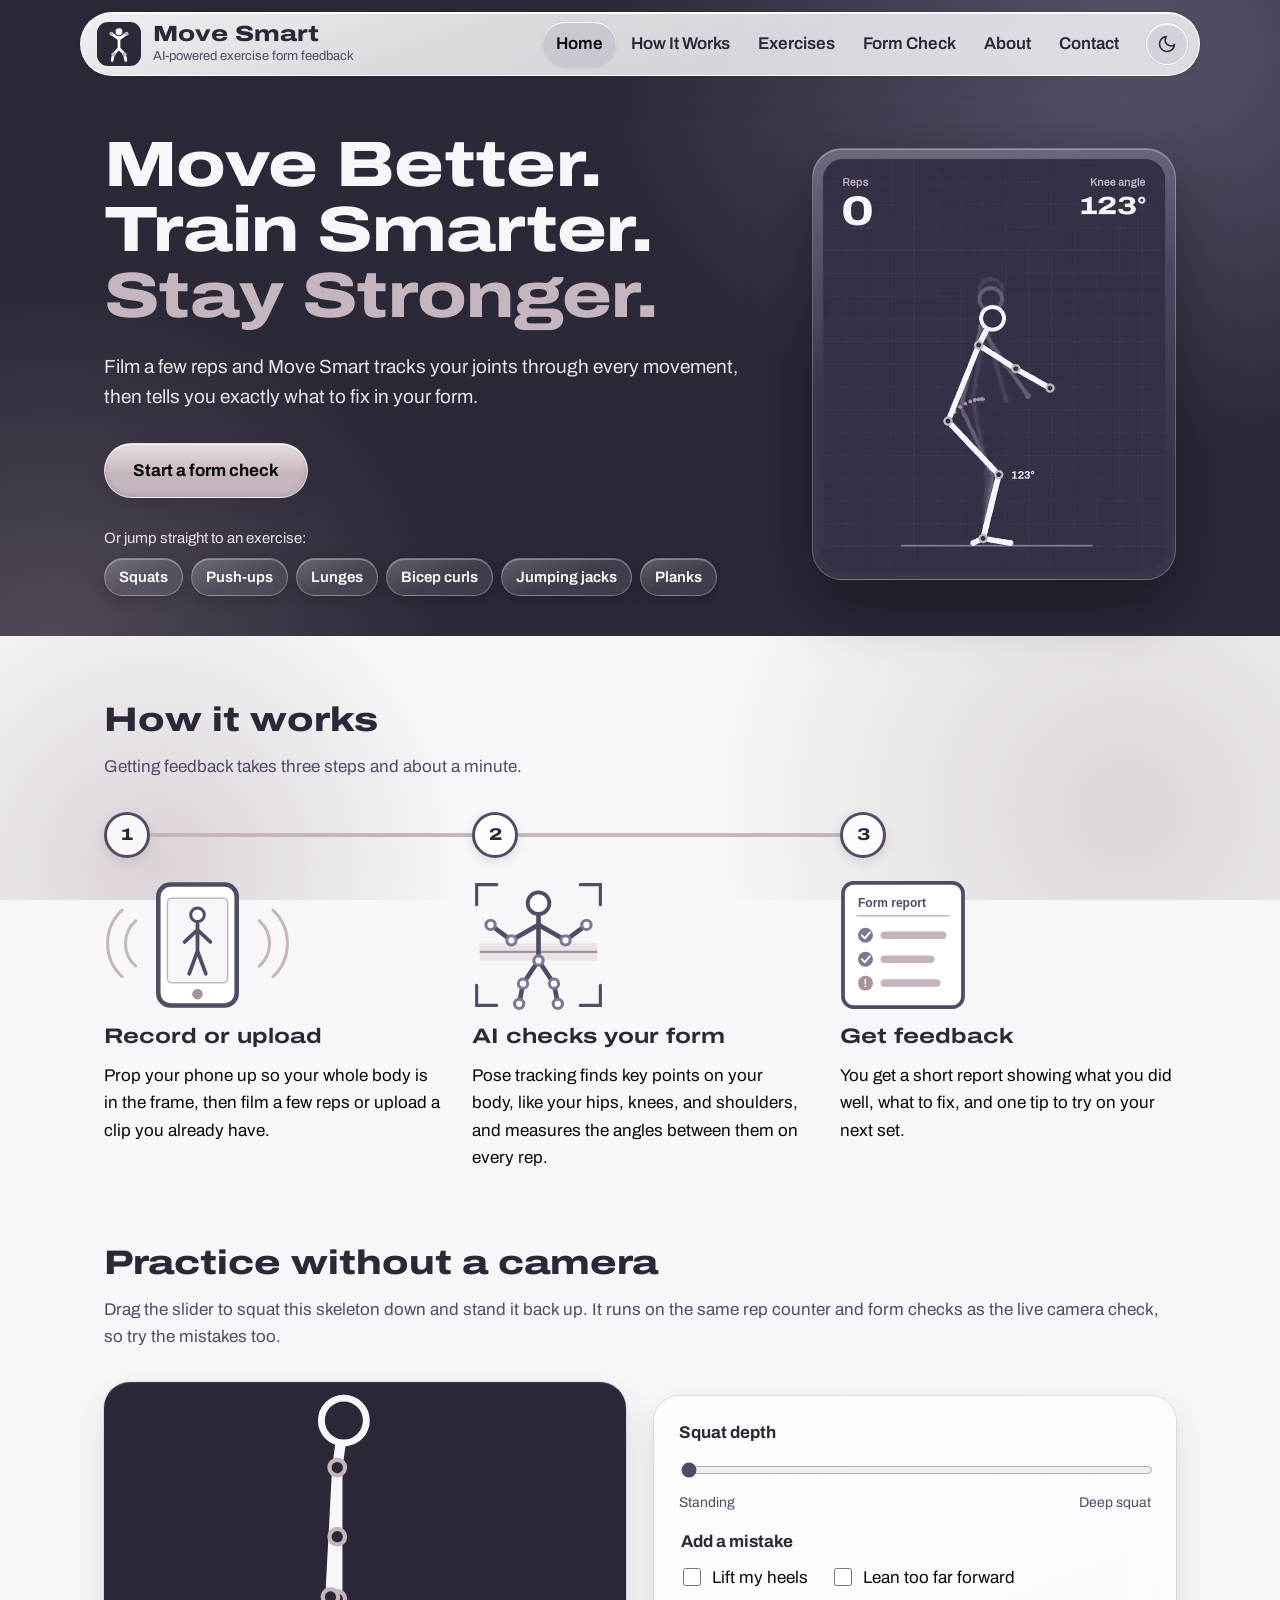
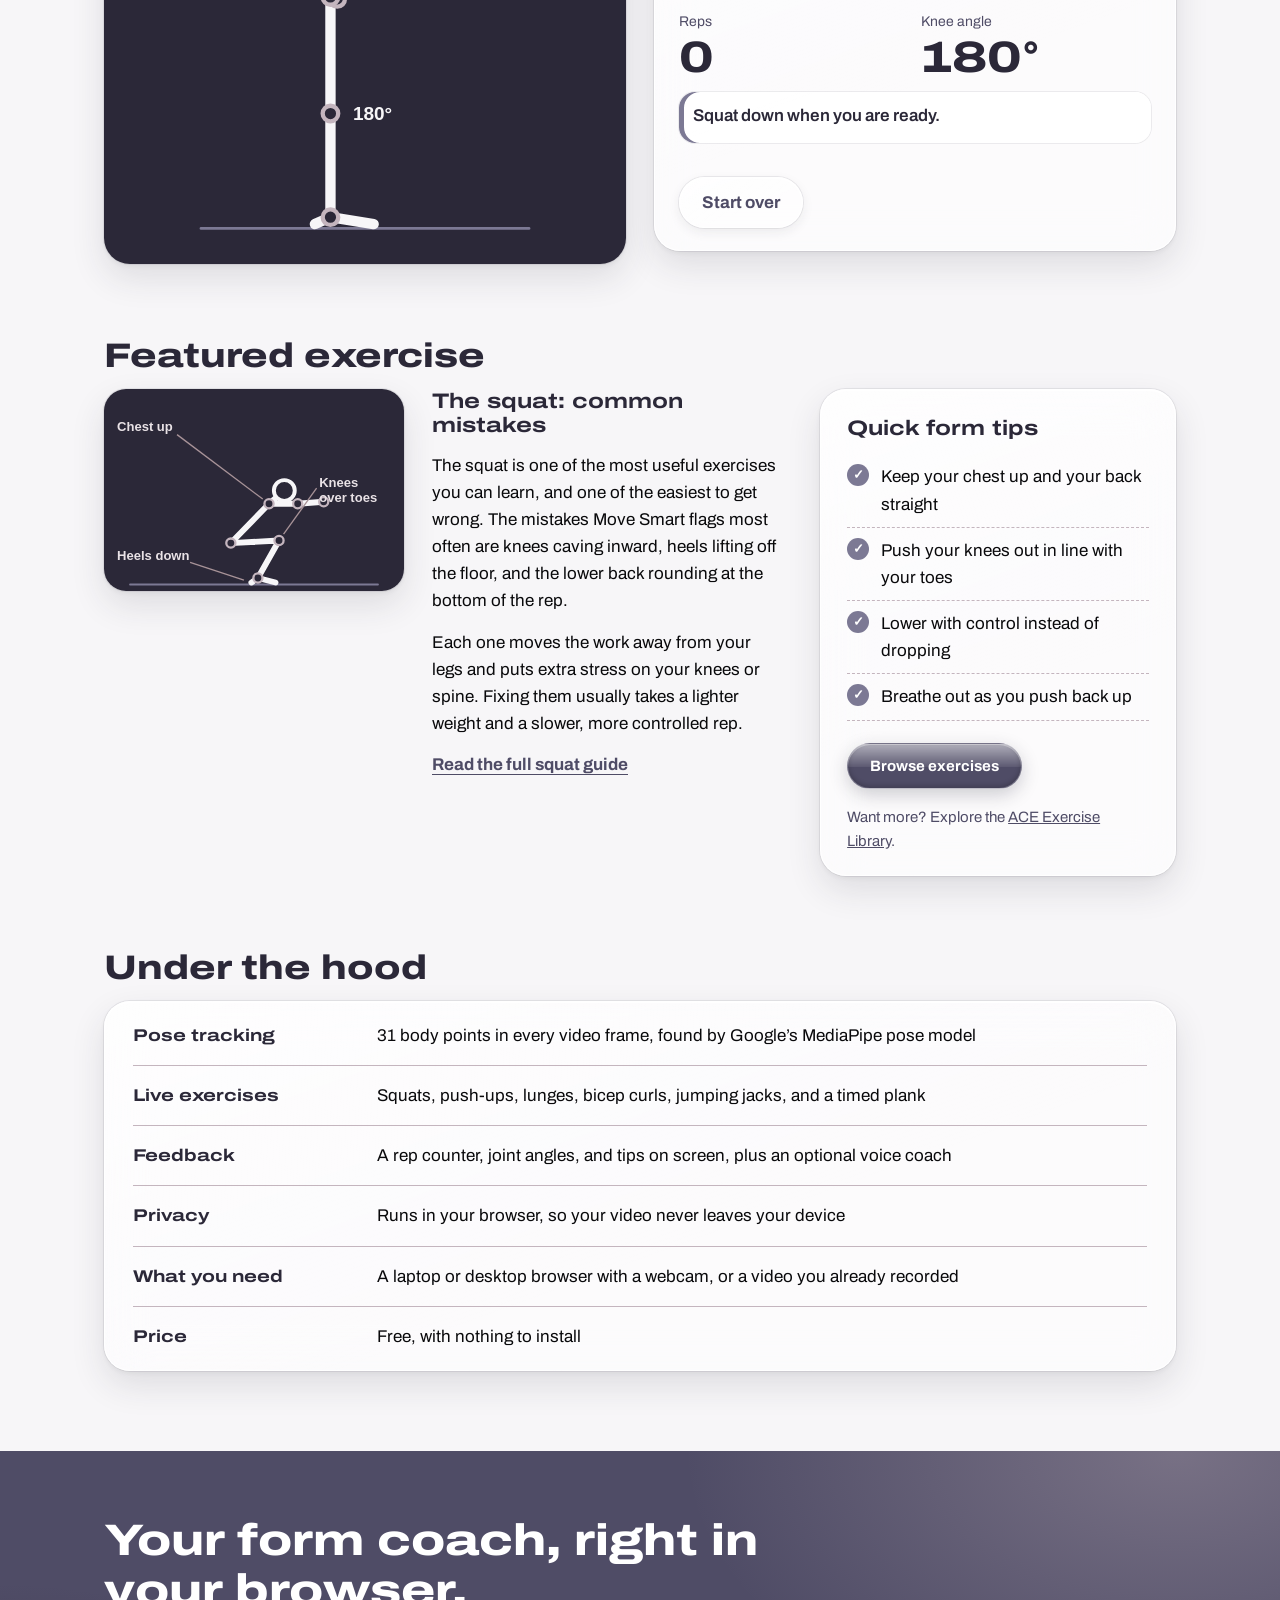
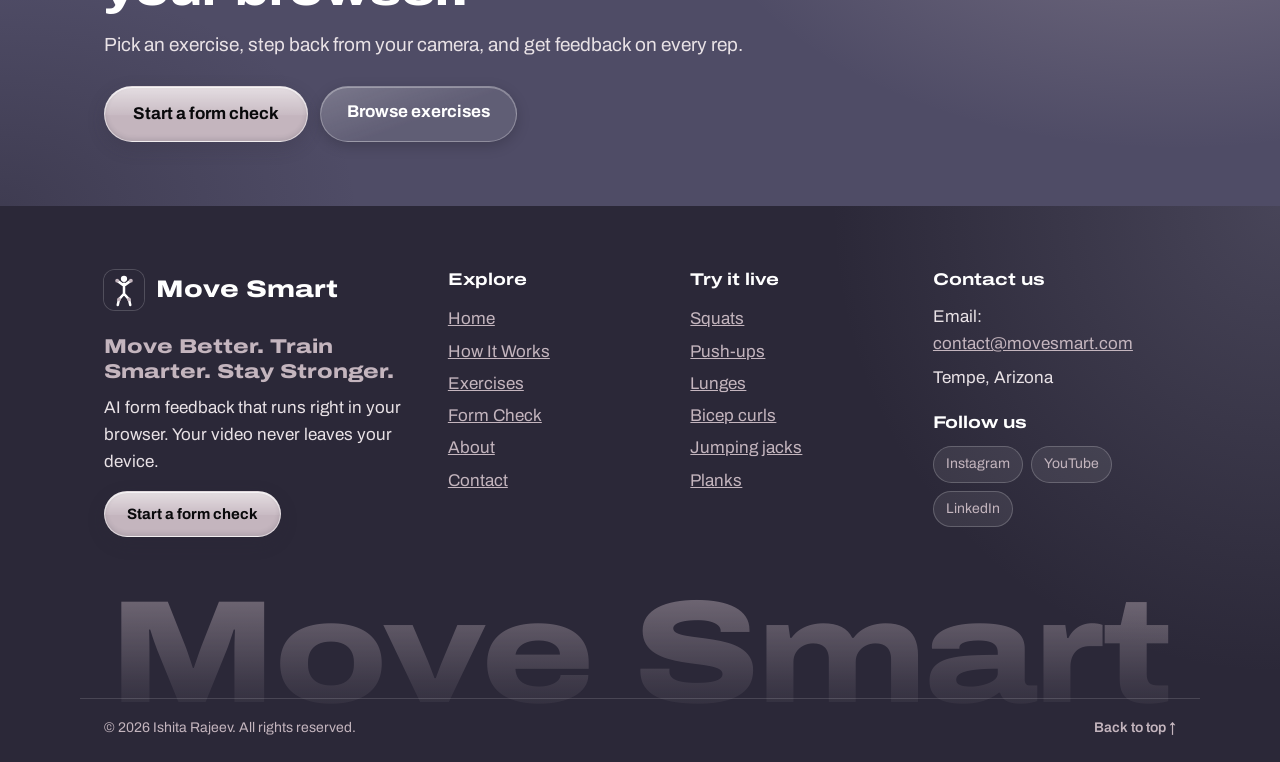
==== commit 7bfced54: "Add files via upload" ====
--- a/index.html
+++ b/index.html
@@ -22,101 +22,14 @@
       }
       root.setAttribute("data-theme", theme);
       root.className += " js";
-      // the home page intro plays once per visit
-      try {
-        var calm = window.matchMedia && matchMedia("(prefers-reduced-motion: reduce)").matches;
-        if (!calm && !location.hash && !sessionStorage.getItem("movesmart-intro")) root.className += " intro-on";
-      } catch (e) {}
     })();
   </script>
   <script src="js/site.js" defer></script>
   <script src="js/pose-logic.js" defer></script>
   <script src="js/practice.js" defer></script>
-  <script src="js/intro.js" defer></script>
 </head>
 <body>
 
-  <!-- Intro: the hero gets designed in a Figma-style editor, then becomes the real page -->
-  <div class="intro" id="intro">
-    <div class="intro-editor" aria-hidden="true">
-      <div class="ed-toolbar">
-        <div class="ed-left">
-          <img src="images/logo.svg" alt="" width="22" height="22">
-          <span class="ed-path">Move Smart <span>/</span> <b>Hero</b></span>
-        </div>
-        <div class="ed-tools">
-          <span class="ed-tool is-on"><svg viewBox="0 0 24 24"><path d="M5 3l14 8-6 1.6L10 19z"/></svg></span>
-          <span class="ed-tool"><svg viewBox="0 0 24 24"><path d="M8 3v18M16 3v18M3 8h18M3 16h18"/></svg></span>
-          <span class="ed-tool"><svg viewBox="0 0 24 24"><path d="M4 20l4-1 11-11-3-3L5 16z"/></svg></span>
-          <span class="ed-tool ed-tool-t">T</span>
-        </div>
-        <div class="ed-right">
-          <span class="ed-avatar">AI</span>
-          <span class="ed-share">Share</span>
-          <span class="ed-zoom">100%</span>
-        </div>
-      </div>
-      <div class="ed-body">
-        <div class="ed-panel ed-layers">
-          <div class="ed-tabs"><b>Layers</b><span>Assets</span></div>
-          <ul class="ed-tree">
-            <li data-layer="hero" class="lv0 is-frame-icon">Hero</li>
-            <li data-layer="wordmark" class="lv1 is-text-icon">wordmark</li>
-            <li data-layer="hud" class="lv1">hud</li>
-            <li data-layer="reps" class="lv2">reps_card</li>
-            <li data-layer="angle" class="lv2">angle_card</li>
-            <li data-layer="skeleton" class="lv1">skeleton</li>
-            <li data-layer="bones" class="lv2 is-path-icon">bones</li>
-            <li data-layer="joints" class="lv2 is-dot-icon">joints · 33</li>
-            <li data-layer="background" class="lv1 is-fill-icon">background</li>
-          </ul>
-        </div>
-        <div class="ed-canvas">
-          <p class="ed-frame-label">Hero <span>1440 × 900</span></p>
-          <div class="ed-stage">
-            <div class="ed-frame">
-              <div class="lyr lyr-bg"><span class="lyr-tag">background</span></div>
-              <div class="lyr lyr-skeleton">
-                <div class="fig"><svg id="intro-svg" viewBox="420 0 440 530"></svg></div>
-                <span class="lyr-tag">skeleton</span>
-              </div>
-              <div class="lyr lyr-hud">
-                <div class="fig">
-                  <div class="ihud ihud-reps"><small>Reps</small><b id="intro-reps">0</b></div>
-                  <div class="ihud ihud-angle"><small>Knee angle</small><b id="intro-angle">180°</b></div>
-                  <div class="icue">&#10003; Good depth</div>
-                </div>
-                <span class="lyr-tag">hud</span>
-              </div>
-              <div class="lyr lyr-word">
-                <div class="iw">
-                  <p class="iw-name"><img src="images/logo.svg" alt="" width="20" height="20"> Move Smart</p>
-                  <p class="iw-line"><span>Move Better.</span> <span>Train Smarter.</span> <span class="iw-accent">Stay Stronger.</span></p>
-                  <p class="iw-btn">Start a form check</p>
-                </div>
-                <span class="lyr-tag">wordmark</span>
-              </div>
-              <div class="sel"><i></i><i></i><i></i><i></i><span>1440 × 900</span></div>
-            </div>
-          </div>
-        </div>
-        <div class="ed-panel ed-props">
-          <div class="ed-tabs"><b>Design</b><span>Prototype</span><span>Inspect</span></div>
-          <div class="pr" data-prop="frame"><h5>Frame</h5><p><span>W</span><em>1440</em><span>H</span><em>900</em></p></div>
-          <div class="pr" data-prop="fill"><h5>Fill</h5><p><i class="sw"></i><em id="intro-hex">FFFFFF</em><span>100%</span></p></div>
-          <div class="pr" data-prop="fx"><h5>Effects</h5><p class="pr-row"><span>Background blur</span><em>22</em></p><p class="pr-row"><span>Drop shadow</span><em>0 14 34</em></p></div>
-          <div class="pr" data-prop="motion"><h5>Motion</h5><p><span>Squat</span><em>1 rep</em></p><div class="pr-scrub"><i></i></div></div>
-          <div class="pr" data-prop="text"><h5>Text</h5><p><span>Archivo</span><em>ExtraBold · 64</em></p></div>
-          <div class="pr" data-prop="d3"><h5>3D view</h5><p><span>Tilt</span><em id="intro-tilt">0°</em><span>Turn</span><em id="intro-turn">0°</em></p><p><span>Layer gap</span><em id="intro-gap">0</em></p></div>
-          <div class="pr" data-prop="export"><h5>Export</h5><p><span>PNG at 2×</span><em>SVG</em></p></div>
-        </div>
-      </div>
-      <div class="ed-cursor"><svg viewBox="0 0 20 22"><path d="M2 2l15 8-6.5 1.6L7.5 18z"/></svg><span>AI coach</span></div>
-    </div>
-    <p class="intro-caption" aria-hidden="true"><span class="ic-num">01</span><span class="ic-text">Canvas · 1440 × 900</span></p>
-    <div class="intro-progress" aria-hidden="true"><i></i></div>
-    <button type="button" class="intro-skip">Skip intro</button>
-  </div>
 
   <a class="skip-link" href="#main">Skip to main content</a>
 
@@ -168,7 +81,6 @@
             <li><a href="form-check.html?exercise=jack#live-check">Jumping jacks</a></li>
             <li><a href="form-check.html?exercise=plank#live-check">Planks</a></li>
           </ul>
-          <button type="button" class="intro-replay" hidden><svg viewBox="0 0 24 24" aria-hidden="true" focusable="false"><path d="M8 5v14l11-7z"/></svg> Replay intro</button>
         </div>
         <div class="hero-media">
           <video class="hero-video" autoplay muted loop playsinline poster="images/hero-loop-poster.jpg" width="600" height="720" aria-label="A pose-tracking skeleton does three squats while Move Smart counts the reps, shows the knee angle, and gives feedback on each rep">
@@ -248,7 +160,7 @@
       <h2>Featured exercise</h2>
       <div class="featured-grid">
         <article class="feature">
-          <img src="images/squat.svg" alt="Squat at the bottom position labeled chest up, knees over toes, and heels down" width="460" height="310">
+          <picture><source srcset="images/squat.svg" media="(prefers-reduced-motion: reduce)"><img src="images/moving/squat.svg" alt="A skeleton squatting down and standing back up, labeled chest up, knees over toes, and heels down" width="460" height="310"></picture>
           <div>
             <h3>The squat: common mistakes</h3>
             <p>The squat is one of the most useful exercises you can learn, and one of the easiest to get wrong. The mistakes Move Smart flags most often are knees caving inward, heels lifting off the floor, and the lower back rounding at the bottom of the rep.</p>
@@ -276,7 +188,7 @@
       <dl class="spec-list">
         <div>
           <dt>Pose tracking</dt>
-          <dd>33 body points in every video frame, found by Google&rsquo;s MediaPipe pose model</dd>
+          <dd><span data-count="33">33</span> body points in every video frame, found by Google&rsquo;s MediaPipe pose model</dd>
         </div>
         <div>
           <dt>Live exercises</dt>
@@ -314,9 +226,15 @@
   </main>
 
   <footer class="site-footer">
-    <div class="container footer-grid">
-      <div>
-        <h4>Quick links</h4>
+    <div class="container footer-top">
+      <div class="footer-brand">
+        <a href="index.html" class="footer-logo"><img src="images/logo.svg" alt="" width="40" height="40"> <span>Move Smart</span></a>
+        <p class="footer-tagline">Move Better. Train Smarter. Stay Stronger.</p>
+        <p>AI form feedback that runs right in your browser. Your video never leaves your device.</p>
+        <a href="form-check.html#live-check" class="btn btn-small">Start a form check</a>
+      </div>
+      <nav class="footer-col" aria-label="Footer">
+        <h4>Explore</h4>
         <ul class="footer-links">
           <li><a href="index.html">Home</a></li>
           <li><a href="how-it-works.html">How It Works</a></li>
@@ -325,23 +243,34 @@
           <li><a href="about.html">About</a></li>
           <li><a href="contact.html">Contact</a></li>
         </ul>
-      </div>
-      <div>
+      </nav>
+      <div class="footer-col">
+        <h4>Try it live</h4>
+        <ul class="footer-links">
+          <li><a href="form-check.html?exercise=squat#live-check">Squats</a></li>
+          <li><a href="form-check.html?exercise=pushup#live-check">Push-ups</a></li>
+          <li><a href="form-check.html?exercise=lunge#live-check">Lunges</a></li>
+          <li><a href="form-check.html?exercise=curl#live-check">Bicep curls</a></li>
+          <li><a href="form-check.html?exercise=jack#live-check">Jumping jacks</a></li>
+          <li><a href="form-check.html?exercise=plank#live-check">Planks</a></li>
+        </ul>
+      </div>
+      <div class="footer-col">
         <h4>Contact us</h4>
         <p>Email: <a href="mailto:contact@movesmart.com">contact@movesmart.com</a></p>
         <p>Tempe, Arizona</p>
-      </div>
-      <div>
-        <h4>Follow us</h4>
-        <ul class="footer-links">
+        <h4 class="footer-follow">Follow us</h4>
+        <ul class="footer-social">
           <li><a href="#">Instagram</a></li>
           <li><a href="#">YouTube</a></li>
           <li><a href="#">LinkedIn</a></li>
         </ul>
       </div>
     </div>
-    <div class="container">
+    <p class="footer-wordmark" aria-hidden="true">Move Smart</p>
+    <div class="container footer-bottom">
       <p class="copyright">&copy; 2026 Ishita Rajeev. All rights reserved.</p>
+      <a href="#main" class="back-to-top">Back to top <span aria-hidden="true">&uarr;</span></a>
     </div>
   </footer>
 
--- a/css/style.css
+++ b/css/style.css
@@ -2330,988 +2330,415 @@
 }
 
 /* ==========================================
-   Home page intro
-   An 8-second opening: the hero is built in a Figma-style editor, layer by
-   layer, then zooms into the real page. It plays once per visit, can be
-   skipped, and never plays for people who turn off motion.
+   Footer
+   Brand and tagline, link columns, a big cropped wordmark, then the
+   copyright line with a back-to-top link.
    ========================================== */
-.intro {
-  display: none;
-}
-
-.intro-on .intro {
-  position: fixed;
-  inset: 0;
-  z-index: 200;
+.site-footer {
+  position: relative;
+  overflow: hidden;
+  padding: 64px 0 22px;
+}
+
+.footer-top {
+  display: grid;
+  grid-template-columns: 1.5fr 1fr 1fr 1.2fr;
+  gap: 40px;
+}
+
+.footer-logo {
+  display: inline-flex;
+  align-items: center;
+  gap: 12px;
+  font-size: 24px;
+  font-weight: 800;
+  font-stretch: 125%;
+  color: var(--white) !important;
+  text-decoration: none;
+}
+
+.footer-logo img {
+  border-radius: 11px;
+  box-shadow: 0 0 0 1px rgba(255, 255, 255, 0.18);
+}
+
+.footer-tagline {
+  margin: 16px 0 10px !important;
+  font-size: 20px;
+  font-weight: 800;
+  font-stretch: 125%;
+  line-height: 1.25;
+  color: var(--secondary);
+}
+
+.footer-brand p {
+  max-width: 24em;
+}
+
+.footer-brand .btn {
+  margin-top: 10px;
+  color: var(--ink);
+  text-decoration: none;
+}
+
+.footer-col h4 {
+  margin-bottom: 14px;
+}
+
+.footer-follow {
+  margin-top: 22px;
+}
+
+.footer-social {
   display: flex;
-  flex-direction: column;
+  flex-wrap: wrap;
+  gap: 8px;
+  margin: 0;
+  padding: 0;
+  list-style: none;
+}
+
+.footer-social a {
+  display: inline-block;
+  padding: 6px 12px;
+  font-size: 14px;
+  text-decoration: none;
+  background-color: rgba(255, 255, 255, 0.08);
+  border: 1px solid rgba(255, 255, 255, 0.2);
+  border-radius: 999px;
+}
+
+.footer-social a:hover {
+  background-color: rgba(255, 255, 255, 0.16);
+}
+
+/* the giant wordmark, cropped at the bottom */
+.site-footer .footer-wordmark {
+  margin: 44px 0 -0.2em;
+  font-size: clamp(34px, 11.4vw, 250px);
+  font-weight: 800;
+  font-stretch: 125%;
+  line-height: 1;
+  letter-spacing: -0.02em;
+  text-align: center;
+  white-space: nowrap;
+  color: transparent;
+  background: linear-gradient(180deg, rgba(196, 181, 190, 0.5) 0%, rgba(196, 181, 190, 0.12) 70%, rgba(196, 181, 190, 0) 100%);
+  -webkit-background-clip: text;
+  background-clip: text;
+  user-select: none;
+  pointer-events: none;
+}
+
+.footer-bottom {
+  position: relative;
+  display: flex;
+  flex-wrap: wrap;
   align-items: center;
-  justify-content: center;
-  gap: 16px;
-  padding: 24px 24px 34px;
-  color: #cfc8d6;
-  font-size: 12px;
-  line-height: 1.3;
-  background:
-    radial-gradient(60% 70% at 88% 0%, rgba(124, 121, 148, 0.45), transparent 70%),
-    radial-gradient(50% 60% at 0% 100%, rgba(168, 147, 152, 0.24), transparent 70%),
-    #15131b;
-  /* if the script never runs, the intro gets out of the way by itself */
-  animation: intro-failsafe 0.01s 11s forwards;
-}
-
-@keyframes intro-failsafe {
+  justify-content: space-between;
+  gap: 10px 24px;
+  padding-top: 18px;
+  border-top: 1px solid rgba(255, 255, 255, 0.14);
+}
+
+.footer-bottom .copyright {
+  margin: 0;
+  padding: 0;
+  border: 0;
+}
+
+.back-to-top {
+  font-size: 14px;
+  font-weight: 600;
+  text-decoration: none;
+}
+
+@media (max-width: 860px) {
+  .footer-top {
+    grid-template-columns: 1fr 1fr;
+    gap: 32px 24px;
+  }
+
+  .footer-brand {
+    grid-column: 1 / -1;
+  }
+}
+
+@media (max-width: 420px) {
+  .footer-top {
+    grid-template-columns: 1fr;
+  }
+}
+
+/* ==========================================
+   Motion between pages and while scrolling
+   ========================================== */
+
+/* smooth page changes: the menu bar stays put, the current-page pill slides
+   to its new spot, and the page underneath fades across */
+@media (prefers-reduced-motion: no-preference) {
+  @view-transition {
+    navigation: auto;
+  }
+
+  .site-header .header-bar {
+    view-transition-name: header;
+  }
+
+  .site-nav a.active {
+    view-transition-name: nav-pill;
+  }
+
+  ::view-transition-old(root) {
+    animation: page-out 0.26s cubic-bezier(0.4, 0, 1, 1) both;
+  }
+
+  ::view-transition-new(root) {
+    animation: page-in 0.46s cubic-bezier(0, 0, 0.2, 1) 0.06s both;
+  }
+
+  ::view-transition-group(nav-pill) {
+    animation-duration: 0.42s;
+    animation-timing-function: cubic-bezier(0.3, 1.2, 0.4, 1);
+  }
+}
+
+@keyframes page-out {
   to {
     opacity: 0;
-    visibility: hidden;
-    pointer-events: none;
-  }
-}
-
-.intro-lock {
-  overflow: hidden;
-}
-
-.intro.is-out {
-  opacity: 0;
-  transition: opacity 0.42s ease 0.33s;
-}
-
-.intro.is-skip {
-  opacity: 0;
-  transition: opacity 0.3s ease;
-}
-
-.intro.is-reset,
-.intro.is-reset * {
-  transition: none !important;
-}
-
-/* ---------- the editor window ---------- */
-.intro-editor {
-  position: relative;
-  display: grid;
-  grid-template-rows: 46px minmax(0, 1fr);
-  width: min(1180px, 100%);
-  height: min(660px, calc(100vh - 130px));
-  min-height: 300px;
-  overflow: hidden;
-  background-color: #1c1925;
-  border: 1px solid rgba(255, 255, 255, 0.09);
-  border-radius: 18px;
-  box-shadow: 0 40px 100px rgba(0, 0, 0, 0.55), inset 0 1px 0 rgba(255, 255, 255, 0.08);
-  transition: opacity 0.45s ease, transform 0.6s ease;
-}
-
-.intro.is-play .intro-editor {
-  animation: ed-in 0.6s cubic-bezier(0.2, 0.8, 0.2, 1) both;
-}
-
-@keyframes ed-in {
+    transform: translateY(-10px);
+  }
+}
+
+@keyframes page-in {
   from {
     opacity: 0;
-    transform: translateY(18px) scale(0.97);
-  }
-}
-
-.ed-toolbar {
+    transform: translateY(16px);
+  }
+}
+
+/* scroll reveals (the script only adds .reveal below the first screen) */
+.reveal {
+  opacity: 0;
+  transform: translateY(28px);
+  transition:
+    opacity 0.7s cubic-bezier(0.2, 0.8, 0.2, 1) var(--reveal-delay, 0ms),
+    transform 0.8s cubic-bezier(0.2, 0.8, 0.2, 1) var(--reveal-delay, 0ms);
+}
+
+.reveal.is-visible {
+  opacity: 1;
+  transform: none;
+}
+
+/* the line between the "How it works" steps draws itself */
+.step.reveal:not(:last-child)::after {
+  transform: scaleX(0);
+  transform-origin: left center;
+  transition: transform 0.9s cubic-bezier(0.4, 0, 0.2, 1) calc(var(--reveal-delay, 0ms) + 0.35s);
+}
+
+.step.reveal.is-visible:not(:last-child)::after {
+  transform: scaleX(1);
+}
+
+/* and so does the line down the timeline on How It Works */
+.timeline li.reveal:not(:last-child)::before {
+  transform: scaleY(0);
+  transform-origin: center top;
+  transition: transform 0.8s cubic-bezier(0.4, 0, 0.2, 1) calc(var(--reveal-delay, 0ms) + 0.3s);
+}
+
+.timeline li.reveal.is-visible:not(:last-child)::before {
+  transform: scaleY(1);
+}
+
+@media print {
+  .reveal {
+    opacity: 1 !important;
+    transform: none !important;
+  }
+}
+
+/* ==========================================
+   Spot the difference (Exercises page)
+   A divider wipes between a common mistake and good form.
+   ========================================== */
+.compare-tabs {
   display: flex;
+  flex-wrap: wrap;
+  gap: 8px;
+  margin: 0 0 18px;
+}
+
+.compare-tab {
+  padding: 8px 18px;
+  font: inherit;
+  font-weight: 600;
+  color: var(--muted);
+  background-color: var(--glass);
+  background-image: var(--glass-sheen);
+  border: 1px solid var(--glass-border);
+  border-radius: 999px;
+  box-shadow: inset 0 1px 0 var(--glass-shine), 0 0 0 1px var(--glass-rim);
+  cursor: pointer;
+  transition: transform 0.15s ease, background-color 0.2s;
+}
+
+.compare-tab:hover {
+  background-color: var(--glass-strong);
+}
+
+.compare-tab:active {
+  transform: scale(0.96);
+}
+
+.compare-tab[aria-pressed="true"] {
+  color: var(--on-selected);
+  background-color: var(--selected);
+  background-image: var(--gloss);
+  border-color: transparent;
+}
+
+.compare-grid {
+  display: grid;
+  grid-template-columns: 1.7fr 1fr;
+  gap: 28px;
   align-items: center;
-  justify-content: space-between;
-  padding: 0 12px;
-  background-color: #211e2b;
-  border-bottom: 1px solid rgba(255, 255, 255, 0.07);
-}
-
-.ed-left,
-.ed-right,
-.ed-tools {
-  display: flex;
-  align-items: center;
-  gap: 10px;
-}
-
-.ed-left img {
-  border-radius: 6px;
-}
-
-.ed-path {
-  color: #8d879c;
-}
-
-.ed-path b {
-  color: #f1edf3;
-  font-weight: 600;
-}
-
-.ed-tools {
-  gap: 4px;
-}
-
-.ed-tool {
+}
+
+.compare-stage {
+  position: relative;
+  aspect-ratio: 460 / 310;
+  overflow: hidden;
+  background-color: #2b2838;
+  border-radius: 26px;
+  box-shadow: inset 0 1px 0 rgba(255, 255, 255, 0.12), 0 0 0 1px var(--glass-rim), var(--glass-shadow);
+  touch-action: pan-y;
+  user-select: none;
+}
+
+.compare-pair,
+.compare-pair img {
+  position: absolute;
+  inset: 0;
+  width: 100%;
+  height: 100%;
+}
+
+/* good form shows to the right of the divider */
+.compare-good {
+  clip-path: inset(0 0 0 var(--pos, 50%));
+}
+
+.compare-tag {
+  position: absolute;
+  top: 14px;
+  padding: 4px 12px;
+  font-size: 13px;
+  font-weight: 700;
+  color: #2b2838;
+  border-radius: 999px;
+  pointer-events: none;
+}
+
+.compare-tag-bad {
+  left: 14px;
+  background-color: #e3a9b5;
+}
+
+.compare-tag-good {
+  right: 14px;
+  background-color: #e9e2e6;
+}
+
+.compare-handle {
+  position: absolute;
+  top: 0;
+  bottom: 0;
+  left: var(--pos, 50%);
+  width: 0;
+  pointer-events: none;
+}
+
+.compare-handle::before {
+  content: "";
+  position: absolute;
+  top: 0;
+  bottom: 0;
+  left: -1.5px;
+  width: 3px;
+  background-color: rgba(255, 255, 255, 0.92);
+  box-shadow: 0 0 14px rgba(0, 0, 0, 0.45);
+}
+
+.compare-handle span {
+  position: absolute;
+  top: 50%;
+  left: 0;
   display: grid;
   place-items: center;
-  width: 30px;
-  height: 30px;
-  color: #cfc8d6;
-  border-radius: 7px;
-}
-
-.ed-tool svg {
-  width: 16px;
-  height: 16px;
-  fill: none;
-  stroke: currentColor;
-  stroke-width: 1.8;
-  stroke-linejoin: round;
-}
-
-.ed-tool.is-on {
-  color: #ffffff;
-  background-color: #7c7994;
-}
-
-.ed-tool-t {
-  font-size: 15px;
-  font-weight: 700;
-}
-
-.ed-avatar {
-  display: grid;
-  place-items: center;
-  width: 24px;
-  height: 24px;
-  font-size: 10px;
+  width: 48px;
+  height: 48px;
+  font-size: 22px;
   font-weight: 800;
-  color: #15131b;
-  background-color: #c4b5be;
+  letter-spacing: 2px;
+  color: #2b2838;
+  background-color: rgba(255, 255, 255, 0.86);
+  background-image: linear-gradient(160deg, #ffffff, rgba(255, 255, 255, 0) 60%);
+  -webkit-backdrop-filter: blur(10px);
+  backdrop-filter: blur(10px);
+  border: 1px solid rgba(255, 255, 255, 0.95);
   border-radius: 50%;
-}
-
-.ed-share {
-  padding: 5px 12px;
-  font-weight: 700;
-  color: #ffffff;
-  background-color: #7c7994;
-  border-radius: 7px;
-}
-
-.ed-zoom {
-  color: #8d879c;
-}
-
-.ed-body {
-  display: grid;
-  grid-template-columns: 210px minmax(0, 1fr) 240px;
-  min-height: 0;
-}
-
-.ed-panel {
-  overflow: hidden;
-  background-color: #1f1c29;
-}
-
-.ed-layers {
-  border-right: 1px solid rgba(255, 255, 255, 0.07);
-}
-
-.ed-props {
-  border-left: 1px solid rgba(255, 255, 255, 0.07);
-}
-
-.ed-tabs {
-  display: flex;
-  gap: 14px;
-  padding: 12px 14px 10px;
-  color: #8d879c;
-  border-bottom: 1px solid rgba(255, 255, 255, 0.07);
-}
-
-.ed-tabs b {
-  color: #f1edf3;
-  font-weight: 600;
-}
-
-/* layers panel */
-.ed-tree {
-  list-style: none;
-  margin: 6px 0 0;
-  padding: 0;
-}
-
-.ed-tree li {
-  display: flex;
-  align-items: center;
-  gap: 8px;
-  padding: 6px 14px;
-  color: #b4aec4;
-  opacity: 0;
-  transform: translateX(-8px);
-  transition: opacity 0.3s ease, transform 0.3s ease, background-color 0.2s;
-}
-
-.ed-tree li::before {
-  content: "";
-  flex: none;
-  width: 9px;
-  height: 9px;
-  border: 1.5px solid currentColor;
-  border-radius: 2px;
-}
-
-.ed-tree .lv1 {
-  padding-left: 28px;
-}
-
-.ed-tree .lv2 {
-  padding-left: 44px;
-}
-
-.ed-tree .is-frame-icon::before {
-  border-style: dashed;
-}
-
-.ed-tree .is-dot-icon::before {
-  border-radius: 50%;
-}
-
-.ed-tree .is-path-icon::before {
-  width: 10px;
-  height: 0;
-  border-width: 1.5px 0 0;
-  transform: rotate(-35deg);
-}
-
-.ed-tree .is-fill-icon::before {
-  background-color: #2b2838;
-  border-color: #7c7994;
-}
-
-.ed-tree .is-text-icon::before {
-  content: "T";
-  width: auto;
-  height: auto;
-  border: 0;
-  font-weight: 800;
-  line-height: 1;
-}
-
-.ed-tree li.is-shown {
-  opacity: 1;
-  transform: none;
-}
-
-.ed-tree li.is-active {
-  color: #ffffff;
-  background-color: rgba(124, 121, 148, 0.38);
-}
-
-/* properties panel */
-.pr {
-  padding: 10px 14px;
-  border-bottom: 1px solid rgba(255, 255, 255, 0.06);
-  opacity: 0.4;
-  transition: opacity 0.3s ease, background-color 0.3s ease;
-}
-
-.pr.is-set {
-  opacity: 1;
-}
-
-.pr.is-active {
-  background-color: rgba(124, 121, 148, 0.2);
-}
-
-.pr h5 {
-  margin: 0 0 6px;
-  font-size: 11px;
-  font-weight: 700;
-  color: #f1edf3;
-}
-
-.pr p {
-  display: flex;
-  align-items: center;
-  gap: 8px;
-  margin: 0 0 4px;
-  color: #8d879c;
-}
-
-.pr em {
-  font-style: normal;
-  color: #f1edf3;
-  font-variant-numeric: tabular-nums;
-}
-
-.pr p span:not(:first-child) {
-  margin-left: auto;
-}
-
-.pr-row {
-  opacity: 0;
-  transition: opacity 0.3s ease;
-}
-
-.is-glass .pr-row {
-  opacity: 1;
-}
-
-.pr-row em {
-  margin-left: auto;
-}
-
-/* a label with one value: the value sits on the right */
-.pr p > em:last-child:nth-child(2) {
-  margin-left: auto;
-}
-
-.sw {
-  width: 14px;
-  height: 14px;
-  background-color: #ffffff;
-  border: 1px solid rgba(255, 255, 255, 0.3);
-  border-radius: 3px;
-  transition: background-color 0.4s ease;
-}
-
-.is-fill .sw {
-  background-color: #2b2838;
-}
-
-.pr-scrub {
-  height: 4px;
-  margin-top: 6px;
-  background-color: rgba(255, 255, 255, 0.1);
-  border-radius: 2px;
-}
-
-.pr-scrub i {
-  display: block;
-  width: 0;
-  height: 100%;
-  background-color: #c4b5be;
-  border-radius: 2px;
-}
-
-/* ---------- canvas and frame ---------- */
-.ed-canvas {
-  position: relative;
-  overflow: hidden;
-  background:
-    radial-gradient(rgba(255, 255, 255, 0.07) 1px, transparent 1.4px) 0 0 / 18px 18px,
-    #131119;
-}
-
-.ed-frame-label {
-  position: absolute;
-  top: 12px;
-  left: 18px;
-  margin: 0;
-  color: #8d879c;
-  transition: color 0.3s ease, opacity 0.3s ease;
-}
-
-.ed-frame-label span {
-  margin-left: 6px;
-  opacity: 0.7;
-}
-
-.is-frame .ed-frame-label {
-  color: #b9b0ff;
-}
-
-.is-3d .ed-frame-label {
-  opacity: 0;
-}
-
-.ed-stage {
-  position: absolute;
-  inset: 40px 28px 34px;
-  display: grid;
-  place-items: center;
-  container-type: size;
-  perspective: 1600px;
-}
-
-.ed-frame {
-  --u: calc(min(100cqw, 160cqh) / 100);  /* 1% of the frame's width */
-  position: relative;
-  width: min(100cqw, 160cqh);
-  aspect-ratio: 16 / 10;
-  transform-style: preserve-3d;
-}
-
-.lyr {
+  box-shadow: inset 0 1px 0 #ffffff, 0 6px 18px rgba(0, 0, 0, 0.35);
+  transform: translate(-50%, -50%);
+}
+
+/* the real control: an invisible slider over the whole picture */
+.compare-range {
   position: absolute;
   inset: 0;
-  outline: 1px solid transparent;
-  transition: outline-color 0.3s ease, background-color 0.3s ease;
-}
-
-.lyr-bg {
-  overflow: hidden;
-  background-color: #ffffff;
-  box-shadow: 0 24px 60px rgba(0, 0, 0, 0.45);
-}
-
-/* the plum fill spreads from where the cursor clicks */
-.lyr-bg::before {
-  content: "";
-  position: absolute;
-  inset: 0;
-  background:
-    radial-gradient(60% 90% at 88% 8%, rgba(124, 121, 148, 0.55), transparent 70%),
-    radial-gradient(45% 80% at 4% 100%, rgba(168, 147, 152, 0.3), transparent 70%),
-    #2b2838;
-  clip-path: circle(0% at 62% 40%);
-  transition: clip-path 0.75s cubic-bezier(0.4, 0, 0.2, 1);
-}
-
-.is-fill .lyr-bg::before {
-  clip-path: circle(150% at 62% 40%);
-}
-
-/* in the 3D view every layer shows as a labeled sheet of glass */
-.is-3d .lyr {
-  outline-color: rgba(196, 181, 190, 0.55);
-}
-
-.is-3d .lyr:not(.lyr-bg) {
-  background-color: rgba(124, 121, 148, 0.1);
-}
-
-.lyr-tag {
-  position: absolute;
-  left: 0;
-  top: 0;
-  padding: 2px 8px;
-  font-size: 11px;
-  font-weight: 700;
-  color: #ffffff;
-  background-color: rgba(124, 121, 148, 0.9);
-  border-radius: 0 0 6px 0;
-  opacity: 0;
-  transition: opacity 0.3s ease;
-}
-
-.is-3d .lyr-tag {
-  opacity: 1;
-}
-
-/* the skeleton and its glass cards share a box that slides right for the text */
-.fig {
-  position: absolute;
-  top: 7%;
-  left: 27.7%;
-  width: 44.6%;
-  height: 86%;
-  transition: transform 0.7s cubic-bezier(0.4, 0, 0.2, 1);
-}
-
-.is-word .fig {
-  transform: translateX(49%);
-}
-
-.fig svg {
   width: 100%;
   height: 100%;
-  overflow: visible;
-}
-
-.ib,
-.ihead {
-  fill: none;
-  stroke: #2b2838;
-  stroke-width: 12;
-  stroke-linecap: round;
-  stroke-linejoin: round;
-  stroke-dasharray: 1;
-  stroke-dashoffset: 1;
-  transition: stroke-dashoffset 0.9s ease 0.35s, stroke 0.6s ease;
-}
-
-.ihead {
-  stroke-width: 8;
-}
-
-.is-paths .ib,
-.is-paths .ihead {
-  stroke-dashoffset: 0;
-}
-
-.is-fill .ib,
-.is-fill .ihead {
-  stroke: #f7f6f8;
-}
-
-.ij {
-  fill: #ffffff;
-  stroke: #7c7994;
-  stroke-width: 5;
-  transform: scale(0);
-  transform-box: fill-box;
-  transform-origin: center;
-  transition: transform 0.35s cubic-bezier(0.3, 1.6, 0.5, 1) calc(var(--i) * 55ms), fill 0.6s ease, stroke 0.6s ease;
-}
-
-.is-paths .ij {
-  transform: scale(1);
-}
-
-.is-fill .ij {
-  fill: #2b2838;
-  stroke: #c4b5be;
-}
-
-.ifloor {
-  stroke: #c4b5be;
-  stroke-width: 3;
-  stroke-linecap: round;
+  margin: 0;
   opacity: 0;
-  transition: opacity 0.4s ease;
-}
-
-.is-paths .ifloor {
-  opacity: 1;
-}
-
-.iarc {
-  fill: none;
-  stroke: #a89398;
-  stroke-width: 5;
-  stroke-linecap: round;
-}
-
-.ilabel {
-  font-family: Arial, Helvetica, sans-serif;
-  font-size: 22px;
-  font-weight: 700;
-  fill: #f7f6f8;
-}
-
-.iarc,
-.ilabel {
-  opacity: 0;
-  transition: opacity 0.3s ease;
-}
-
-.is-motion .iarc,
-.is-motion .ilabel {
-  opacity: 1;
-}
-
-/* glass cards inside the frame */
-.ihud,
-.icue {
-  position: absolute;
-  color: #ffffff;
-  background-color: rgba(43, 40, 56, 0.55);
-  background-image: linear-gradient(160deg, rgba(255, 255, 255, 0.2), rgba(255, 255, 255, 0) 55%);
-  border: 1px solid rgba(255, 255, 255, 0.22);
-  box-shadow: inset 0 1px 0 rgba(255, 255, 255, 0.3), 0 8px 22px rgba(0, 0, 0, 0.3);
-  opacity: 0;
-  transform: translateY(10px) scale(0.96);
-  transition: opacity 0.4s ease, transform 0.5s cubic-bezier(0.2, 0.8, 0.2, 1);
-}
-
-.ihud {
-  top: 3%;
-  width: 30%;
-  padding: calc(var(--u) * 1) calc(var(--u) * 1.4);
-  font-size: calc(var(--u) * 1.15);
-  border-radius: calc(var(--u) * 1.4);
-}
-
-.ihud-reps {
-  left: -6%;
-}
-
-.ihud-angle {
-  right: -6%;
-  transition-delay: 0.12s;
-}
-
-.ihud small {
-  display: block;
-  font-size: calc(var(--u) * 1.35);
-  color: #e9e2e6;
-}
-
-.ihud b {
-  display: block;
-  font-size: calc(var(--u) * 3.6);
-  font-weight: 800;
-  font-stretch: 125%;
-  line-height: 1.1;
-  font-variant-numeric: tabular-nums;
-}
-
-.ihud b.bump {
-  animation: bump 0.35s ease-out;
-  transform-origin: left center;
-}
-
-.is-glass .ihud {
-  opacity: 1;
-  transform: none;
-}
-
-.icue {
-  right: -14%;
-  top: 30%;
-  padding: calc(var(--u) * 0.7) calc(var(--u) * 1.3);
-  font-size: calc(var(--u) * 1.2);
-  font-weight: 700;
-  color: #2b2838;
-  background-color: rgba(255, 255, 255, 0.9);
-  border-radius: 999px;
-}
-
-.is-deep .icue {
-  opacity: 1;
-  transform: none;
-}
-
-/* the tagline, typed into the frame */
-.iw {
-  position: absolute;
-  left: 7%;
-  top: 15%;
-  width: 50%;
-}
-
-.iw p {
-  margin: 0;
-}
-
-.iw-name {
-  display: flex;
-  align-items: center;
-  gap: calc(var(--u) * 0.8);
-  margin-bottom: calc(var(--u) * 1.6) !important;
-  font-size: calc(var(--u) * 1.5);
-  font-weight: 800;
-  font-stretch: 125%;
-  color: #e9e2e6;
-}
-
-.iw-name img {
-  width: calc(var(--u) * 2.4);
-  height: calc(var(--u) * 2.4);
-  border-radius: calc(var(--u) * 0.6);
-}
-
-.iw-line {
-  font-size: calc(var(--u) * 4.9);
-  font-weight: 800;
-  font-stretch: 125%;
-  line-height: 1.02;
-  color: #f7f6f8;
-}
-
-.iw-line span {
-  display: block;
-}
-
-.iw-accent {
-  color: #c4b5be;
-}
-
-.iw-btn {
-  display: inline-block;
-  margin-top: calc(var(--u) * 2.2) !important;
-  padding: calc(var(--u) * 0.9) calc(var(--u) * 2);
-  font-size: calc(var(--u) * 1.3);
-  font-weight: 700;
-  color: #09090b;
-  background-color: #c4b5be;
-  background-image: linear-gradient(180deg, rgba(255, 255, 255, 0.55), rgba(255, 255, 255, 0) 55%);
-  border-radius: 999px;
-}
-
-.iw-name,
-.iw-line span,
-.iw-btn {
-  opacity: 0;
-  transform: translateY(calc(var(--u) * 1.5));
-  transition: opacity 0.45s ease, transform 0.55s cubic-bezier(0.2, 0.8, 0.2, 1);
-}
-
-.is-word .iw-name,
-.is-word .iw-line span,
-.is-word .iw-btn {
-  opacity: 1;
-  transform: none;
-}
-
-.is-word .iw-line span:nth-child(1) { transition-delay: 0.1s; }
-.is-word .iw-line span:nth-child(2) { transition-delay: 0.2s; }
-.is-word .iw-line span:nth-child(3) { transition-delay: 0.3s; }
-.is-word .iw-btn { transition-delay: 0.42s; }
-
-/* selection box with handles, like a selected frame in a design tool */
-.sel {
-  position: absolute;
-  inset: -1px;
-  border: 1.5px solid #b9b0ff;
-  opacity: 0;
-  pointer-events: none;
-  transition: opacity 0.25s ease;
-}
-
-.sel i {
-  position: absolute;
-  width: 8px;
-  height: 8px;
-  background-color: #ffffff;
-  border: 1.5px solid #b9b0ff;
-}
-
-.sel i:nth-child(1) { left: -5px; top: -5px; }
-.sel i:nth-child(2) { right: -5px; top: -5px; }
-.sel i:nth-child(3) { left: -5px; bottom: -5px; }
-.sel i:nth-child(4) { right: -5px; bottom: -5px; }
-
-.sel span {
-  position: absolute;
-  left: 50%;
-  bottom: -26px;
-  padding: 2px 8px;
-  font-size: 11px;
-  font-weight: 700;
-  color: #15131b;
-  white-space: nowrap;
-  background-color: #b9b0ff;
-  border-radius: 4px;
-  transform: translateX(-50%);
-}
-
-.is-frame .sel {
-  opacity: 1;
-}
-
-.is-3d .sel,
-.is-out .sel {
-  opacity: 0;
-}
-
-/* ---------- cursor ---------- */
-.ed-cursor {
-  position: absolute;
-  left: 0;
-  top: 0;
-  z-index: 5;
-  display: flex;
-  align-items: flex-start;
-  gap: 2px;
-  pointer-events: none;
-  transform: translate(var(--cx, 60%), var(--cy, 60%));
-  transition: transform 0.6s cubic-bezier(0.45, 0, 0.2, 1);
-}
-
-.ed-cursor svg {
-  width: 18px;
-  height: 20px;
-  fill: #ffffff;
-  stroke: #15131b;
-  stroke-width: 1.4;
-  stroke-linejoin: round;
-  transition: transform 0.12s ease;
-}
-
-.ed-cursor span {
-  margin-top: 14px;
-  padding: 2px 7px;
-  font-size: 11px;
-  font-weight: 700;
-  color: #15131b;
-  background-color: #c4b5be;
-  border-radius: 4px 9px 9px 9px;
-}
-
-.ed-cursor.is-click svg {
-  transform: scale(0.8);
-}
-
-/* ---------- caption, progress and skip ---------- */
-.intro-caption {
-  display: inline-flex;
-  align-items: center;
-  gap: 10px;
-  margin: 0;
-  padding: 8px 16px;
-  font-size: 14px;
-  color: #e9e2e6;
-  background-color: rgba(255, 255, 255, 0.07);
-  border: 1px solid rgba(255, 255, 255, 0.14);
-  border-radius: 999px;
-  transition: opacity 0.14s ease;
-}
-
-.intro-caption.is-swap {
-  opacity: 0;
-}
-
-.ic-num {
-  font-weight: 800;
-  color: #a89398;
-  font-variant-numeric: tabular-nums;
-}
-
-.intro-progress {
-  position: absolute;
-  left: 0;
-  right: 0;
-  bottom: 0;
-  height: 3px;
-  background-color: rgba(255, 255, 255, 0.08);
-}
-
-.intro-progress i {
-  display: block;
-  height: 100%;
-  background: linear-gradient(90deg, #7c7994, #c4b5be);
-  transform: scaleX(0);
-  transform-origin: left center;
-}
-
-.intro-skip {
-  position: absolute;
-  right: 22px;
-  bottom: 18px;
-  padding: 9px 18px;
-  font: inherit;
-  font-size: 14px;
-  font-weight: 700;
-  color: #ffffff;
-  background-color: rgba(255, 255, 255, 0.1);
-  background-image: linear-gradient(160deg, rgba(255, 255, 255, 0.16), rgba(255, 255, 255, 0) 55%);
-  border: 1px solid rgba(255, 255, 255, 0.28);
-  border-radius: 999px;
-  box-shadow: inset 0 1px 0 rgba(255, 255, 255, 0.3);
-  cursor: pointer;
-}
-
-.intro-skip:hover {
-  background-color: rgba(255, 255, 255, 0.2);
-}
-
-/* when it ends, the editor fades away and the frame zooms into the real page */
-.is-out .ed-toolbar,
-.is-out .ed-panel,
-.is-out .ed-cursor,
-.is-out .ed-frame-label,
-.is-out .intro-caption,
-.is-out .intro-skip {
-  opacity: 0;
-  transition: opacity 0.3s ease;
-}
-
-.is-out .intro-editor {
-  background-color: transparent;
-  border-color: transparent;
-  box-shadow: none;
-}
-
-.is-out .ed-canvas {
-  background: transparent;
-}
-
-/* let the frame grow past the editor while it zooms into the page */
-.is-out .intro-editor,
-.is-out .ed-canvas {
-  overflow: visible;
-}
-
-.is-out .lyr-bg {
-  box-shadow: none;
-}
-
-/* replay button in the hero */
-.intro-replay {
-  display: inline-flex;
-  align-items: center;
-  gap: 8px;
-  margin-top: 20px;
-  padding: 7px 14px 7px 10px;
-  font: inherit;
-  font-size: 14px;
-  font-weight: 600;
-  color: var(--mist);
-  background-color: rgba(255, 255, 255, 0.08);
-  border: 1px solid rgba(255, 255, 255, 0.22);
-  border-radius: 999px;
-  cursor: pointer;
-}
-
-.intro-replay svg {
-  width: 14px;
-  height: 14px;
-  fill: currentColor;
-}
-
-.intro-replay:hover {
-  color: var(--white);
-  background-color: rgba(255, 255, 255, 0.16);
-}
-
-/* the real hero rises in as the intro hands over */
-.hero-enter .hero h1 span,
-.hero-enter .hero-text > p,
-.hero-enter .hero-text > .btn,
-.hero-enter .pill-list li,
-.hero-enter .hero-media {
-  animation: hero-rise 0.8s cubic-bezier(0.2, 0.8, 0.2, 1) backwards;
-}
-
-.hero-enter .hero h1 span:nth-child(2) { animation-delay: 0.07s; }
-.hero-enter .hero h1 span:nth-child(3) { animation-delay: 0.14s; }
-.hero-enter .hero-text > p { animation-delay: 0.2s; }
-.hero-enter .hero-text > .btn { animation-delay: 0.26s; }
-.hero-enter .pill-list li { animation-delay: 0.32s; }
-.hero-enter .hero-media { animation-delay: 0.12s; }
-
-@keyframes hero-rise {
-  from {
-    opacity: 0;
-    transform: translateY(22px);
-  }
-}
-
-/* phones: just the canvas, with the panels tucked away */
-@media (max-width: 820px) {
-  .ed-body {
-    grid-template-columns: minmax(0, 1fr);
-  }
-
-  .ed-panel,
-  .ed-tools,
-  .ed-zoom {
-    display: none;
-  }
-
-  /* exactly tall enough for the toolbar and the frame */
-  .intro-editor {
-    height: calc(46px + 70px + (100vw - 76px) * 0.625);
-    min-height: 0;
-  }
-
-  .ed-cursor {
-    display: none;
-  }
-
-  .ed-stage {
-    inset: 36px 14px 34px;
-  }
-
-  .intro-caption {
-    font-size: 13px;
-    text-align: center;
-  }
-
-  .intro-skip {
-    top: 16px;
-    bottom: auto;
-    right: 16px;
-  }
-}
+  cursor: ew-resize;
+}
+
+.compare-range:focus-visible + .compare-handle span {
+  outline: 3px solid var(--accent);
+  outline-offset: 3px;
+}
+
+.compare-side h3 {
+  margin-bottom: 8px;
+}
+
+.compare-notes {
+  margin-bottom: 18px;
+}
+
+@media (max-width: 860px) {
+  .compare-grid {
+    grid-template-columns: 1fr;
+  }
+
+  .compare-handle span {
+    width: 40px;
+    height: 40px;
+    font-size: 18px;
+  }
+
+  .compare-tag {
+    top: 10px;
+    font-size: 12px;
+  }
+
+  .compare-tag-bad {
+    left: 10px;
+  }
+
+  .compare-tag-good {
+    right: 10px;
+  }
+}
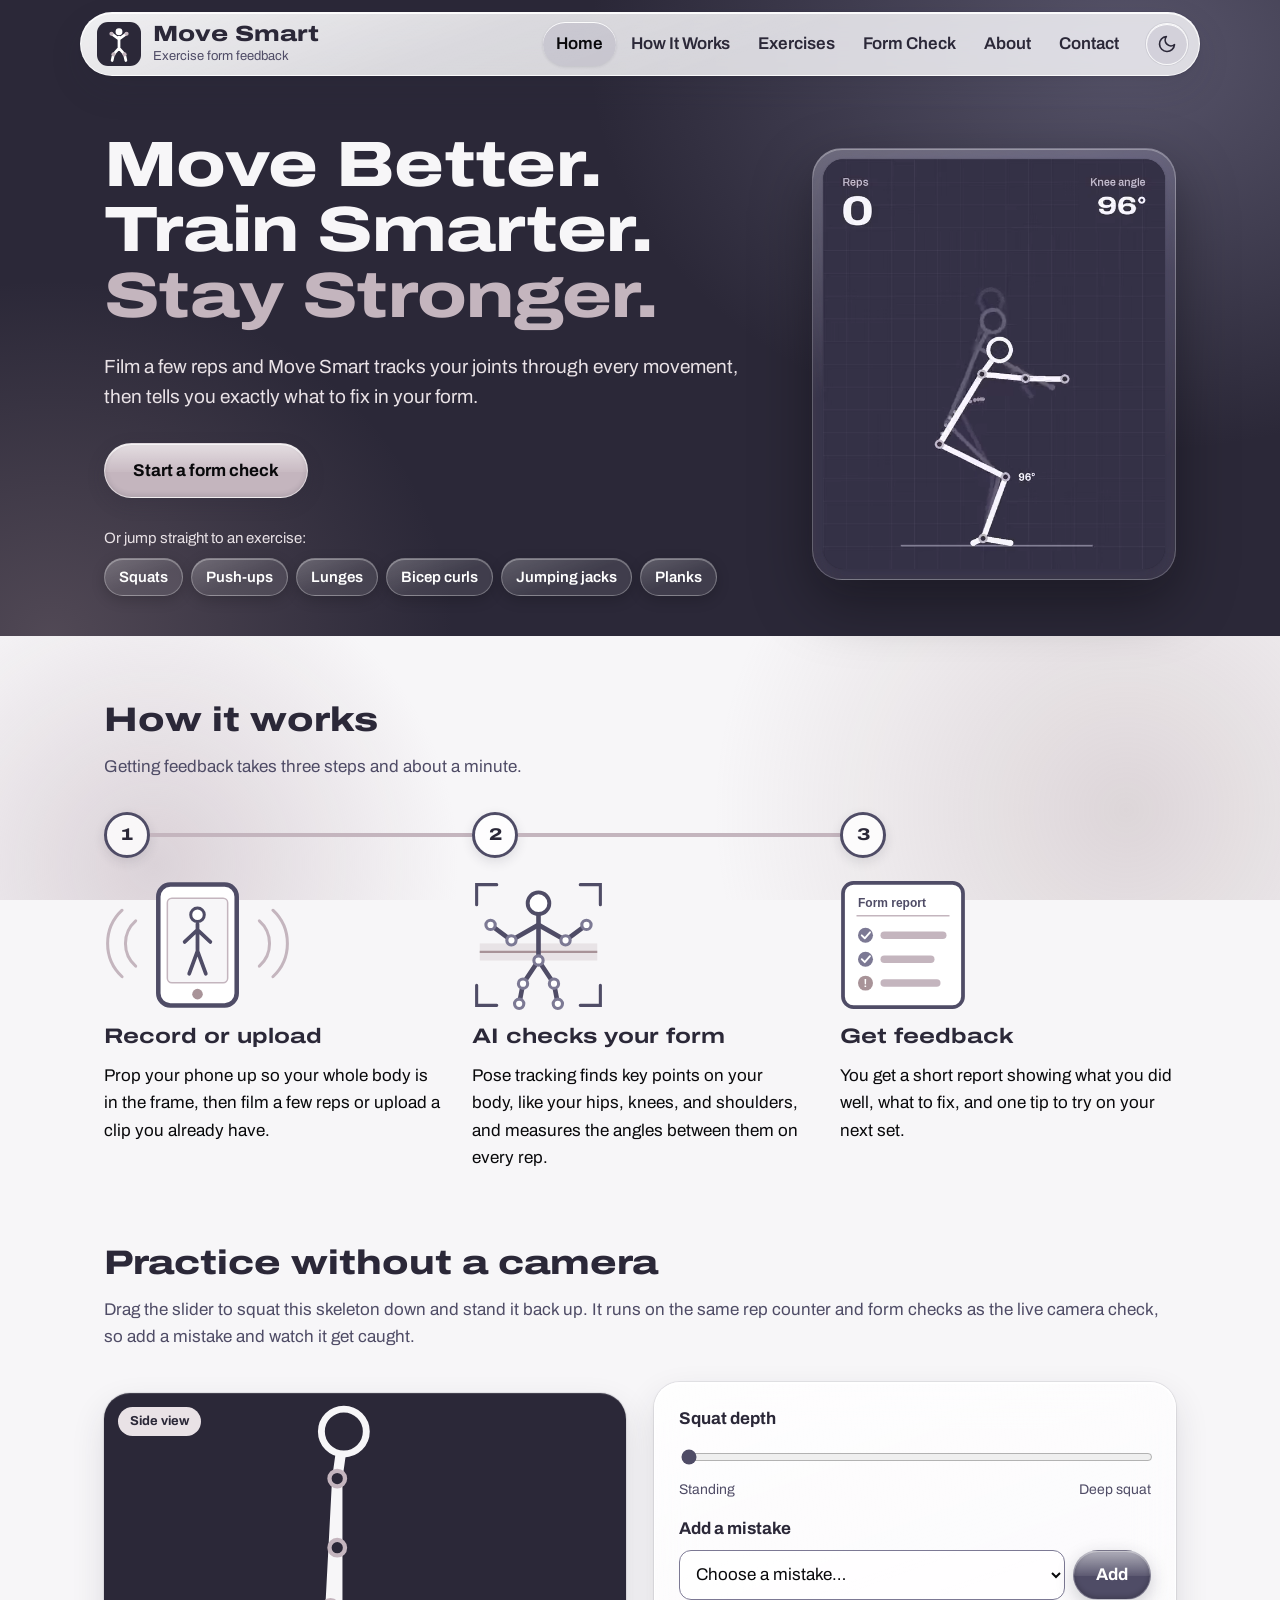
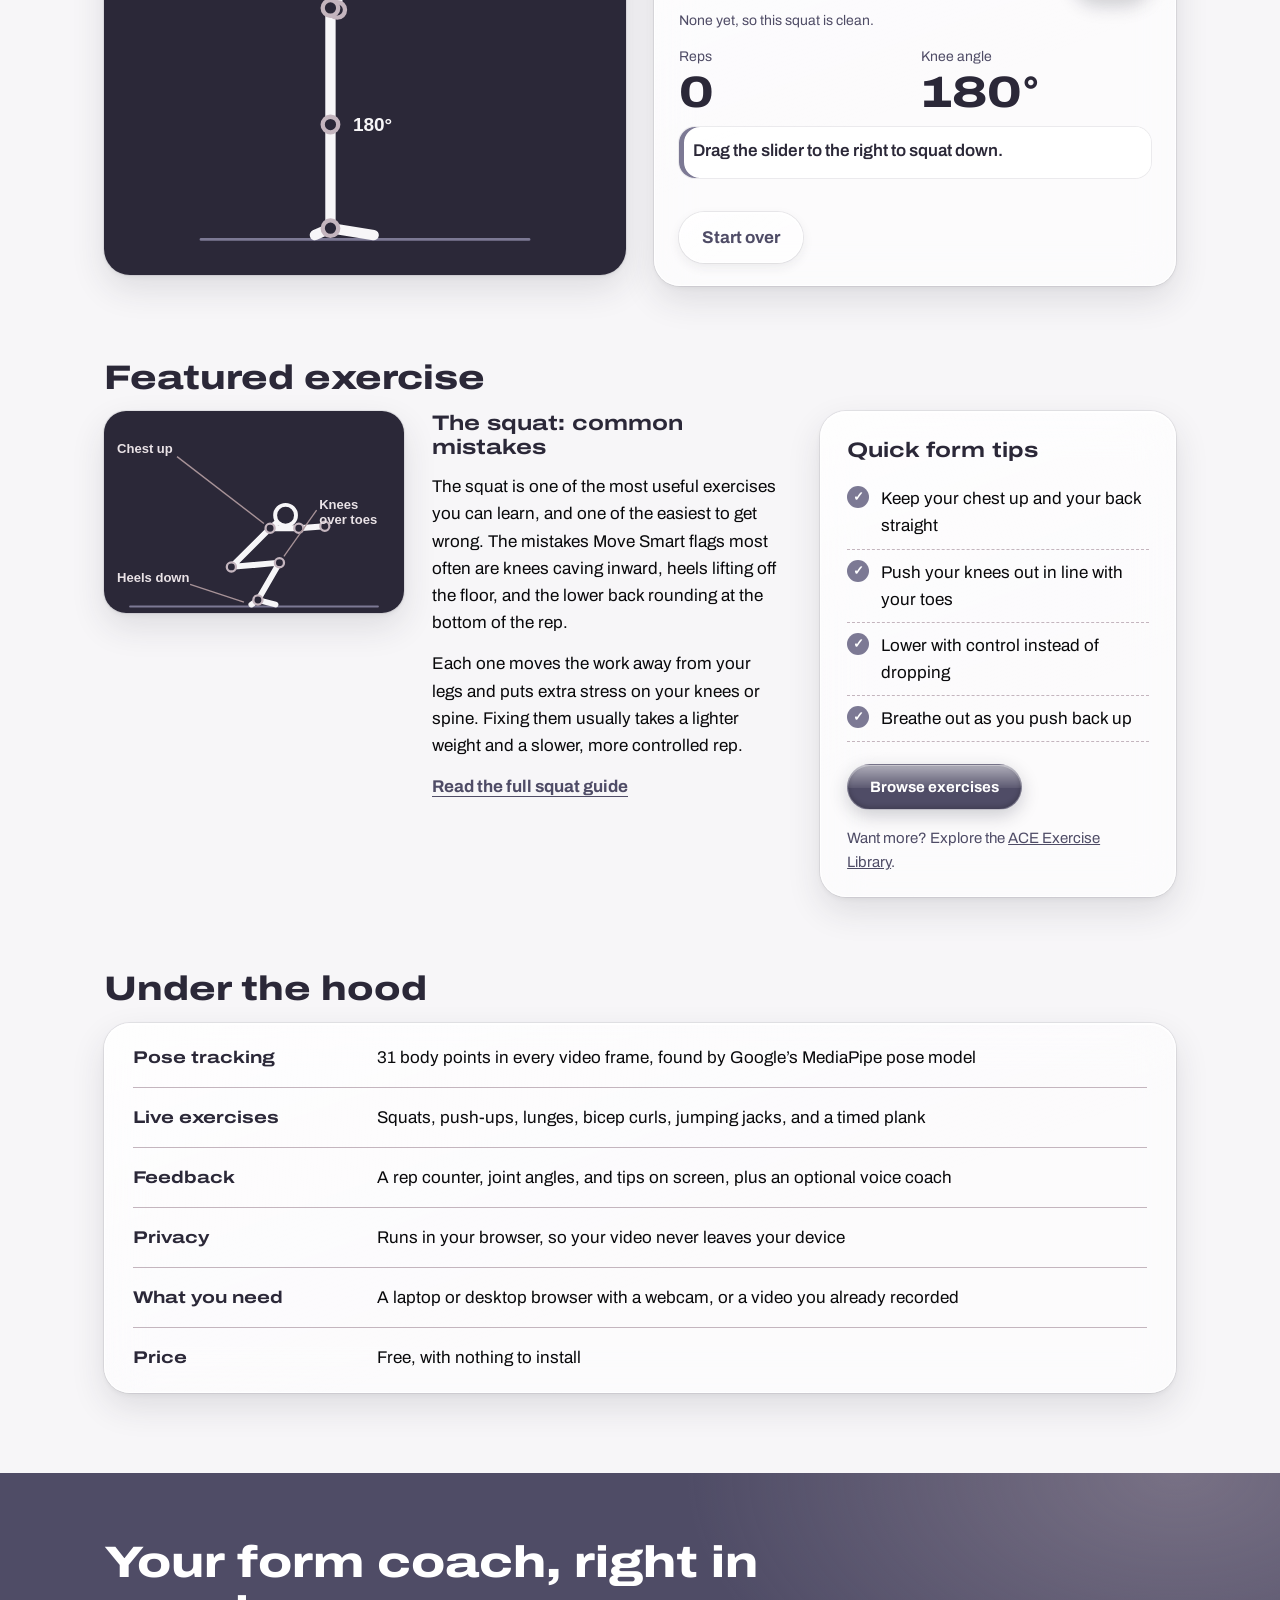
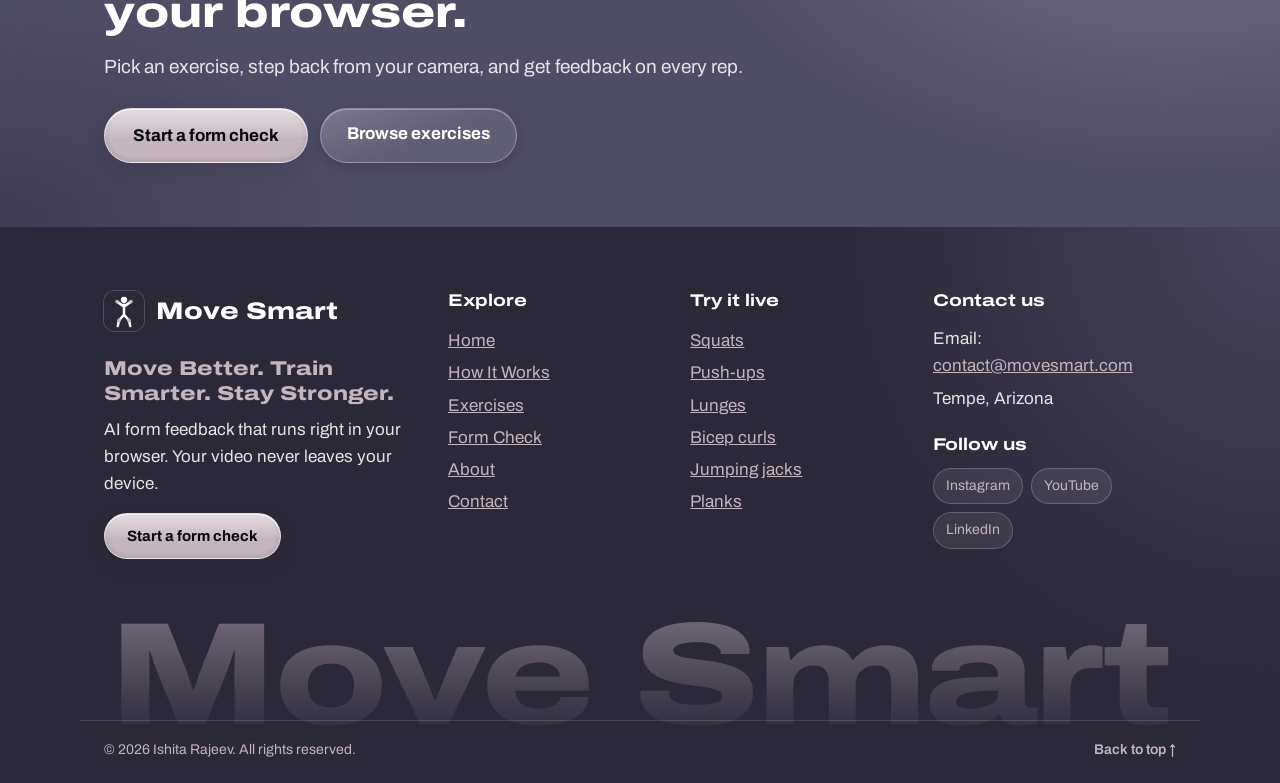
==== commit e4271545: "Add files via upload" ====
--- a/index.html
+++ b/index.html
@@ -39,7 +39,7 @@
         <img src="images/logo.svg" alt="" width="44" height="44">
         <span>
           <span class="brand-name">Move Smart</span>
-          <span class="tagline">AI-powered exercise form feedback</span>
+          <span class="tagline">Exercise form feedback</span>
         </span>
       </a>
       <button type="button" class="menu-toggle" aria-expanded="false" aria-controls="site-nav">
@@ -122,9 +122,10 @@
 
     <section class="container practice" id="practice">
       <h2>Practice without a camera</h2>
-      <p class="section-intro">Drag the slider to squat this skeleton down and stand it back up. It runs on the same rep counter and form checks as the live camera check, so try the mistakes too.</p>
+      <p class="section-intro">Drag the slider to squat this skeleton down and stand it back up. It runs on the same rep counter and form checks as the live camera check, so add a mistake and watch it get caught.</p>
       <div class="practice-grid">
         <div class="practice-stage">
+          <span class="practice-view" id="practice-view">Side view</span>
           <svg id="practice-svg" viewBox="420 0 440 530" width="440" height="530" role="img" aria-labelledby="practice-svg-title">
             <title id="practice-svg-title">A pose-tracking skeleton that squats as you move the slider</title>
             <line x1="450" y1="503" x2="830" y2="503" stroke="#7c7994" stroke-width="3" stroke-linecap="round"/>
@@ -134,11 +135,21 @@
           <label for="practice-depth">Squat depth</label>
           <input type="range" id="practice-depth" min="0" max="100" step="1" value="0" aria-describedby="practice-scale">
           <p class="practice-scale" id="practice-scale"><span>Standing</span><span>Deep squat</span></p>
-          <fieldset class="practice-mistakes">
-            <legend>Add a mistake</legend>
-            <label><input type="checkbox" id="practice-heels"> Lift my heels</label>
-            <label><input type="checkbox" id="practice-lean"> Lean too far forward</label>
-          </fieldset>
+          <div class="practice-mistakes">
+            <label for="practice-add">Add a mistake</label>
+            <div class="mistake-picker">
+              <select id="practice-add">
+                <option value="">Choose a mistake&hellip;</option>
+                <option value="heels">Lift my heels</option>
+                <option value="lean">Lean too far forward</option>
+                <option value="shallow">Stop before I&rsquo;m deep enough</option>
+                <option value="top">Don&rsquo;t stand all the way up</option>
+                <option value="knees">Let my knees cave in</option>
+              </select>
+              <button type="button" class="btn btn-small btn-dark" id="practice-add-button">Add</button>
+            </div>
+            <ul class="mistake-chips" id="practice-chips" aria-label="Mistakes added" aria-live="polite"></ul>
+          </div>
           <div class="practice-stats">
             <div>
               <span class="stat-label">Reps</span>
--- a/css/style.css
+++ b/css/style.css
@@ -2742,3 +2742,114 @@
     right: 10px;
   }
 }
+
+/* ---------- Practice: the mistake menu ---------- */
+.practice-mistakes > label {
+  display: block;
+  margin: 0 0 8px;
+  font-weight: 700;
+  color: var(--heading);
+  cursor: default;
+}
+
+.mistake-picker {
+  display: flex;
+  gap: 8px;
+}
+
+.mistake-picker select {
+  flex: 1;
+  min-width: 0;
+  padding: 9px 12px;
+  font: inherit;
+  color: var(--text);
+  background-color: var(--field-bg);
+  border: 1px solid var(--field-border);
+  border-radius: 12px;
+  cursor: pointer;
+}
+
+.mistake-picker select:focus-visible {
+  outline: 3px solid var(--accent);
+  outline-offset: 2px;
+}
+
+.mistake-picker .btn:disabled {
+  opacity: 0.5;
+  cursor: not-allowed;
+}
+
+.mistake-chips {
+  display: flex;
+  flex-wrap: wrap;
+  gap: 8px;
+  margin: 10px 0 4px;
+  padding: 0;
+  list-style: none;
+}
+
+.mistake-chip {
+  display: inline-flex;
+  align-items: center;
+  gap: 8px;
+  padding: 5px 6px 5px 13px;
+  font: inherit;
+  font-size: 14px;
+  font-weight: 600;
+  color: var(--heading);
+  background-color: rgba(227, 169, 181, 0.24);
+  border: 1px solid rgba(168, 147, 152, 0.6);
+  border-radius: 999px;
+  cursor: pointer;
+  transition: background-color 0.2s;
+}
+
+.mistake-chip:hover {
+  background-color: rgba(227, 169, 181, 0.4);
+}
+
+.chip-x {
+  display: grid;
+  place-items: center;
+  width: 20px;
+  height: 20px;
+  font-size: 15px;
+  line-height: 1;
+  background-color: rgba(43, 40, 56, 0.12);
+  border-radius: 50%;
+}
+
+[data-theme="dark"] .mistake-chip {
+  background-color: rgba(227, 169, 181, 0.16);
+}
+
+[data-theme="dark"] .chip-x {
+  background-color: rgba(255, 255, 255, 0.12);
+}
+
+.chip-none {
+  font-size: 14px;
+  color: var(--muted);
+}
+
+/* which way the skeleton is facing */
+.practice-stage {
+  position: relative;
+}
+
+.practice-view {
+  position: absolute;
+  top: 14px;
+  left: 14px;
+  padding: 4px 12px;
+  font-size: 13px;
+  font-weight: 700;
+  color: #2b2838;
+  background-color: #e9e2e6;
+  border-radius: 999px;
+}
+
+/* long mistake names in the menu must not stretch the panel on phones */
+.practice-grid > * {
+  min-width: 0;
+}
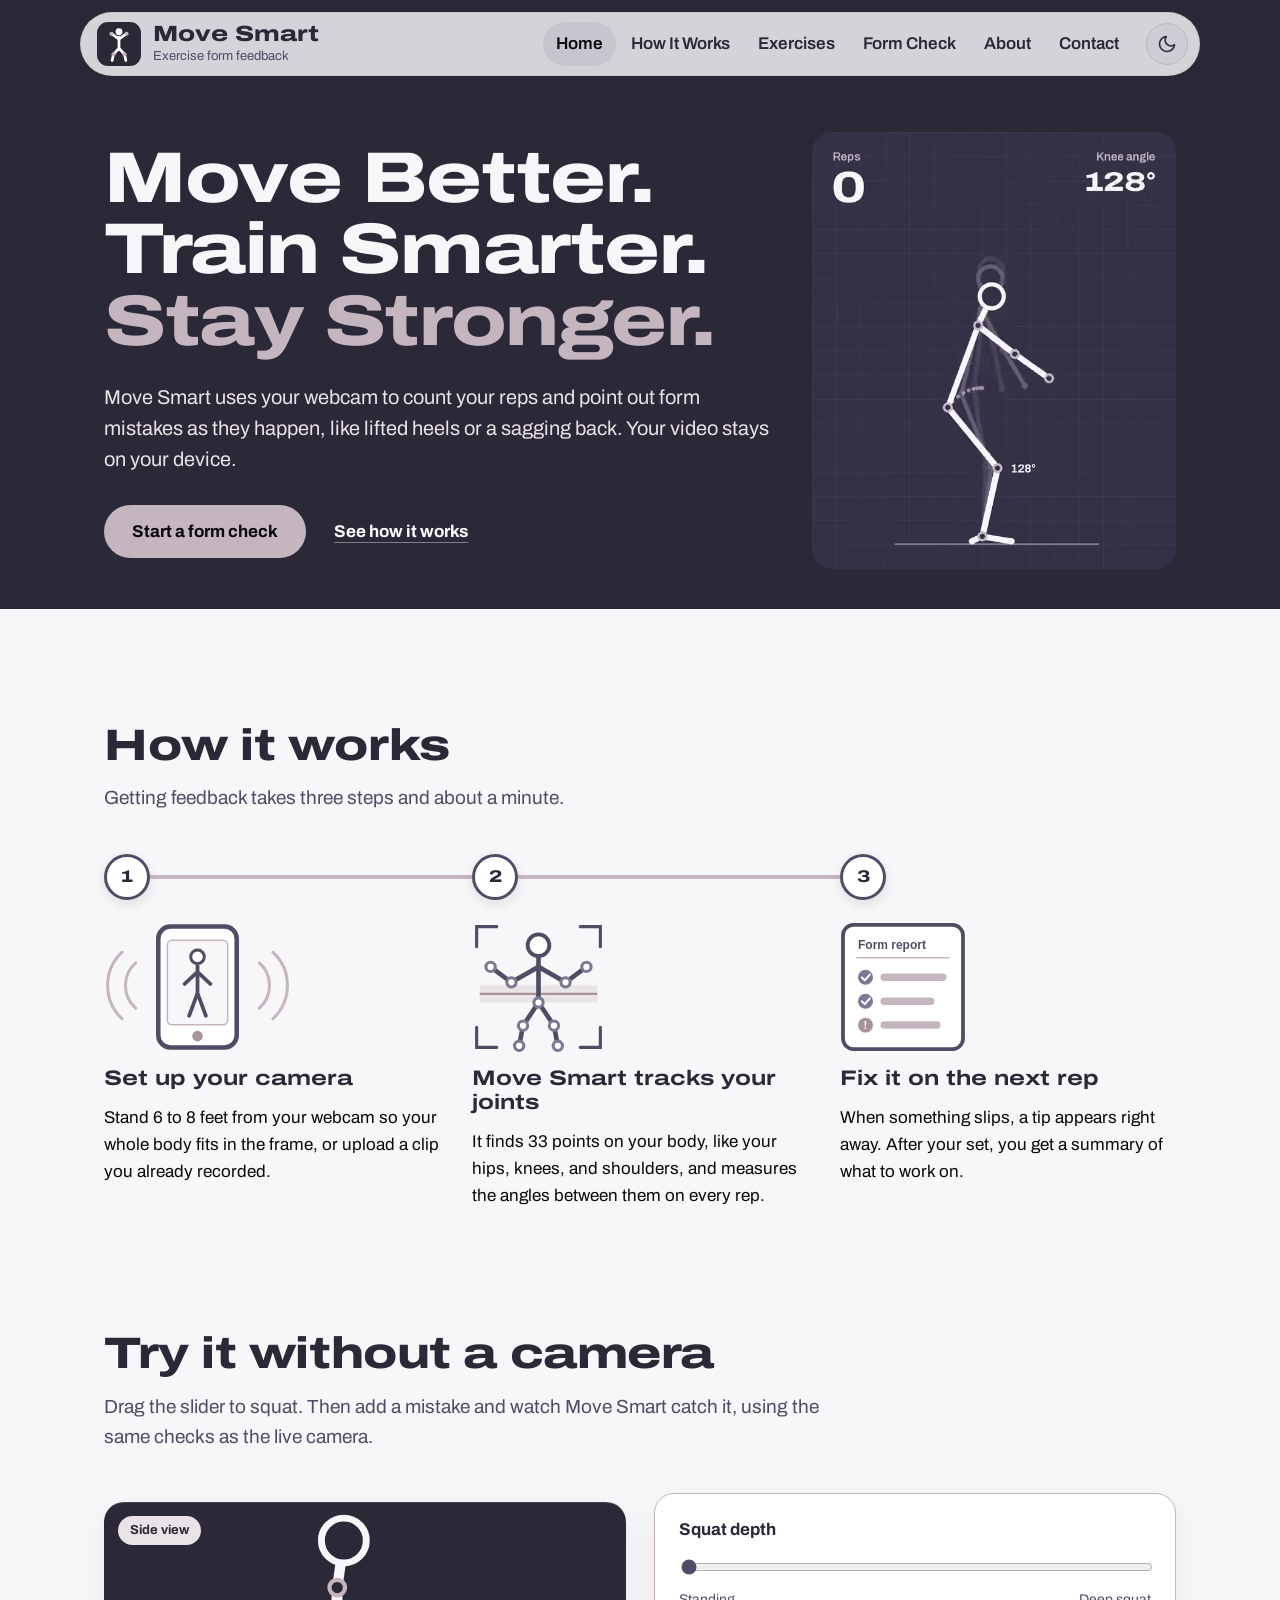
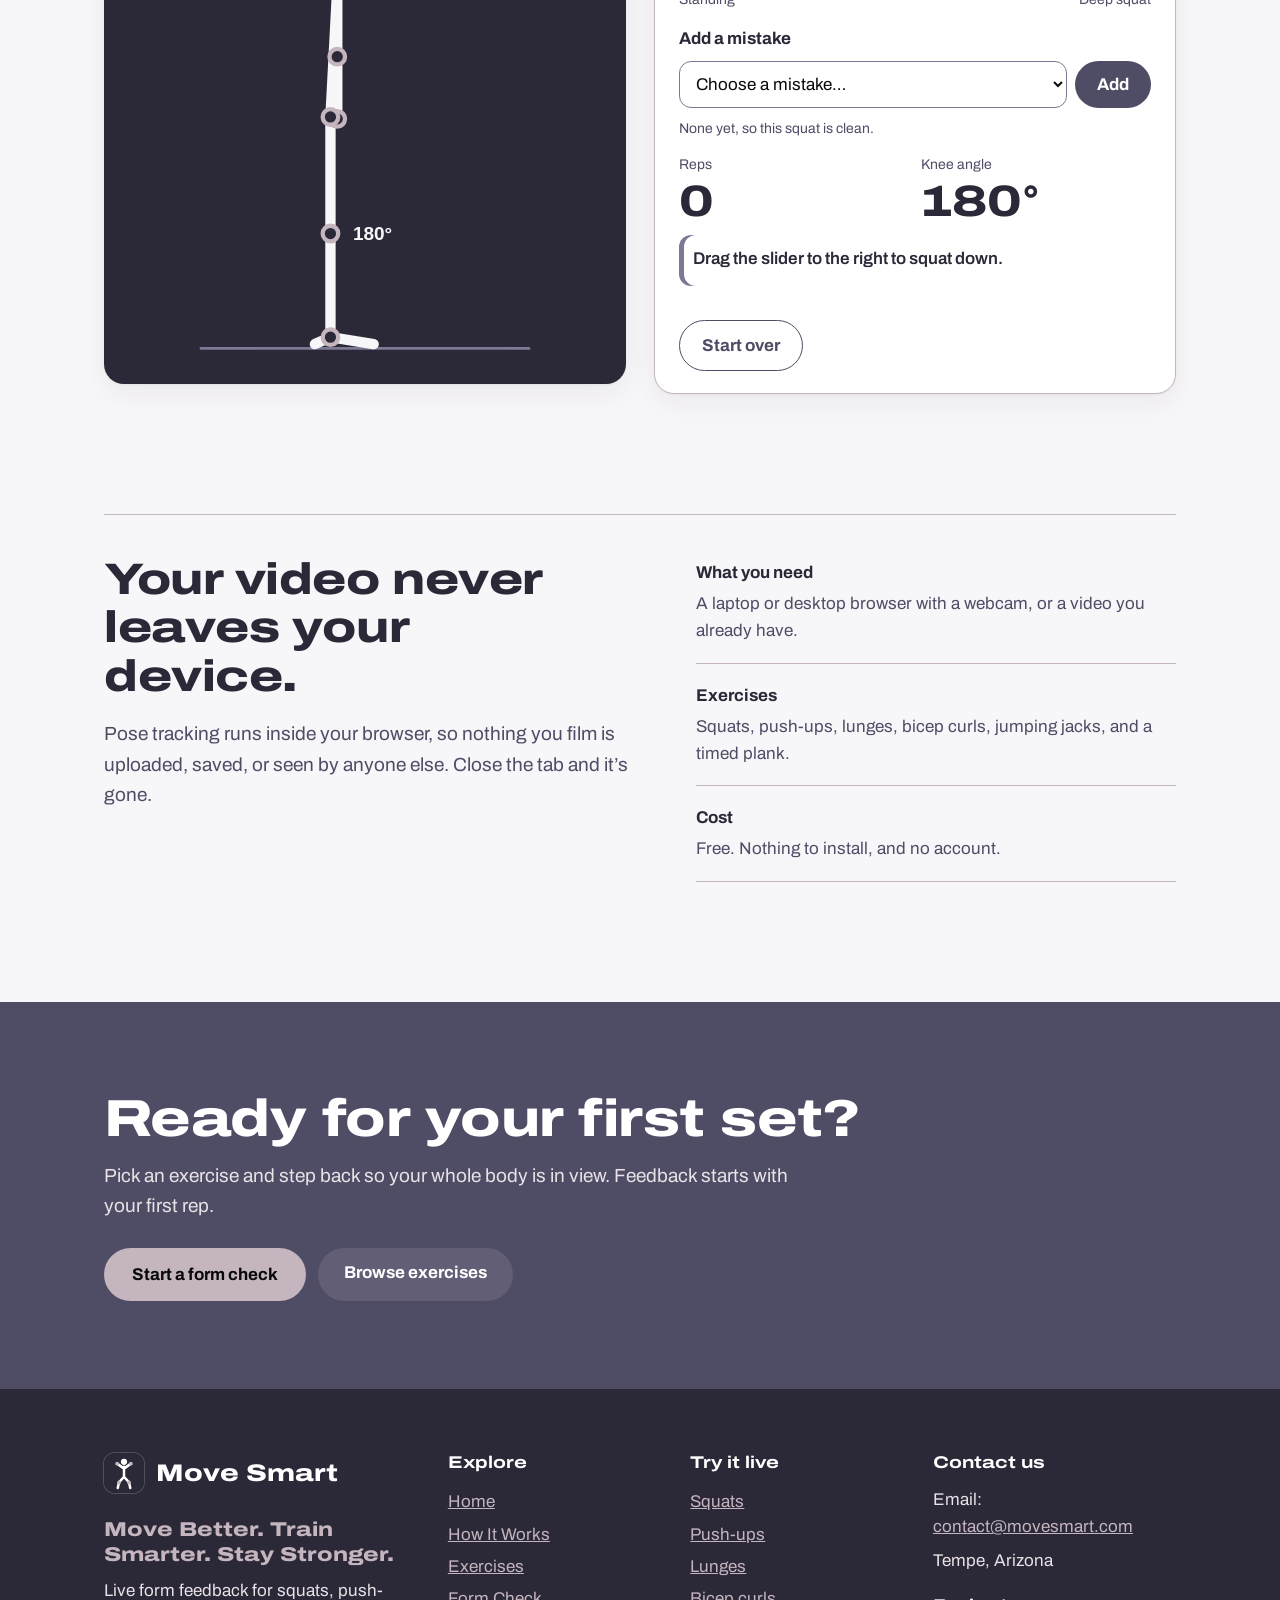
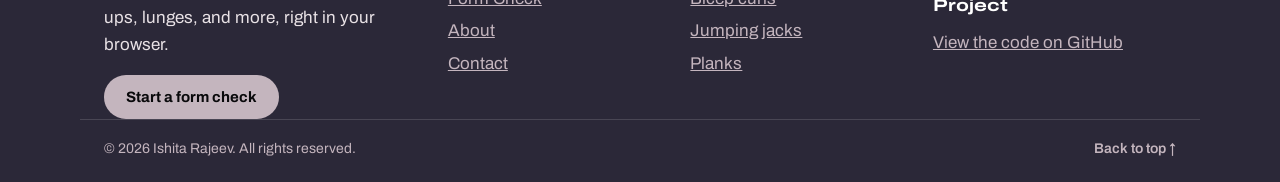
==== commit a739a478: "Add files via upload" ====
--- a/index.html
+++ b/index.html
@@ -3,10 +3,10 @@
 <head>
   <meta charset="UTF-8">
   <meta name="viewport" content="width=device-width, initial-scale=1.0">
-  <meta name="description" content="Move Smart uses AI and computer vision to check your exercise form and give you instant feedback on every rep.">
-  <meta name="keywords" content="exercise form, AI fitness, computer vision, pose tracking, workout feedback, squat form">
+  <meta name="description" content="Move Smart uses your webcam to count reps and catch form mistakes as they happen. Your video never leaves your device.">
+  <meta name="keywords" content="exercise form, form check, rep counter, pose tracking, workout feedback, squat form">
   <meta name="author" content="Ishita Rajeev">
-  <title>Move Smart | AI Exercise Form Feedback</title>
+  <title>Move Smart | Live Exercise Form Feedback</title>
   <link rel="icon" href="images/logo.svg" type="image/svg+xml">
   <link rel="preconnect" href="https://fonts.googleapis.com">
   <link rel="preconnect" href="https://fonts.gstatic.com" crossorigin>
@@ -70,17 +70,11 @@
       <div class="container hero-grid">
         <div class="hero-text">
           <h1><span>Move Better.</span> <span>Train Smarter.</span> <span class="hero-accent">Stay Stronger.</span></h1>
-          <p>Film a few reps and Move Smart tracks your joints through every movement, then tells you exactly what to fix in your form.</p>
-          <a href="form-check.html#live-check" class="btn">Start a form check</a>
-          <p class="hero-try" id="try-label">Or jump straight to an exercise:</p>
-          <ul class="pill-list" aria-labelledby="try-label">
-            <li><a href="form-check.html?exercise=squat#live-check">Squats</a></li>
-            <li><a href="form-check.html?exercise=pushup#live-check">Push-ups</a></li>
-            <li><a href="form-check.html?exercise=lunge#live-check">Lunges</a></li>
-            <li><a href="form-check.html?exercise=curl#live-check">Bicep curls</a></li>
-            <li><a href="form-check.html?exercise=jack#live-check">Jumping jacks</a></li>
-            <li><a href="form-check.html?exercise=plank#live-check">Planks</a></li>
-          </ul>
+          <p>Move Smart uses your webcam to count your reps and point out form mistakes as they happen, like lifted heels or a sagging back. Your video stays on your device.</p>
+          <div class="hero-actions">
+            <a href="form-check.html#live-check" class="btn">Start a form check</a>
+            <a href="#how" class="hero-link">See how it works</a>
+          </div>
         </div>
         <div class="hero-media">
           <video class="hero-video" autoplay muted loop playsinline poster="images/hero-loop-poster.jpg" width="600" height="720" aria-label="A pose-tracking skeleton does three squats while Move Smart counts the reps, shows the knee angle, and gives feedback on each rep">
@@ -92,7 +86,7 @@
       </div>
     </section>
 
-    <section class="container how">
+    <section class="container how" id="how">
       <h2>How it works</h2>
       <p class="section-intro">Getting feedback takes three steps and about a minute.</p>
       <ol class="steps">
@@ -100,29 +94,29 @@
           <span class="step-num" aria-hidden="true">1</span>
           <img class="img-light" src="images/step-record.svg" alt="Phone recording a person exercising" width="248" height="172">
           <img class="img-dark" src="images/step-record-dark.svg" alt="Phone recording a person exercising" width="248" height="172">
-          <h3>Record or upload</h3>
-          <p>Prop your phone up so your whole body is in the frame, then film a few reps or upload a clip you already have.</p>
+          <h3>Set up your camera</h3>
+          <p>Stand 6 to 8 feet from your webcam so your whole body fits in the frame, or upload a clip you already recorded.</p>
         </li>
         <li class="step">
           <span class="step-num" aria-hidden="true">2</span>
           <img class="img-light" src="images/step-analyze.svg" alt="Body outline with tracking points on the joints" width="172" height="168">
           <img class="img-dark" src="images/step-analyze-dark.svg" alt="Body outline with tracking points on the joints" width="172" height="168">
-          <h3>AI checks your form</h3>
-          <p>Pose tracking finds key points on your body, like your hips, knees, and shoulders, and measures the angles between them on every rep.</p>
+          <h3>Move Smart tracks your joints</h3>
+          <p>It finds 33 points on your body, like your hips, knees, and shoulders, and measures the angles between them on every rep.</p>
         </li>
         <li class="step">
           <span class="step-num" aria-hidden="true">3</span>
           <img class="img-light" src="images/step-feedback.svg" alt="Form report with two checks and one tip" width="168" height="174">
           <img class="img-dark" src="images/step-feedback-dark.svg" alt="Form report with two checks and one tip" width="168" height="174">
-          <h3>Get feedback</h3>
-          <p>You get a short report showing what you did well, what to fix, and one tip to try on your next set.</p>
+          <h3>Fix it on the next rep</h3>
+          <p>When something slips, a tip appears right away. After your set, you get a summary of what to work on.</p>
         </li>
       </ol>
     </section>
 
     <section class="container practice" id="practice">
-      <h2>Practice without a camera</h2>
-      <p class="section-intro">Drag the slider to squat this skeleton down and stand it back up. It runs on the same rep counter and form checks as the live camera check, so add a mistake and watch it get caught.</p>
+      <h2>Try it without a camera</h2>
+      <p class="section-intro">Drag the slider to squat. Then add a mistake and watch Move Smart catch it, using the same checks as the live camera.</p>
       <div class="practice-grid">
         <div class="practice-stage">
           <span class="practice-view" id="practice-view">Side view</span>
@@ -167,67 +161,33 @@
       </div>
     </section>
 
-    <section class="container featured">
-      <h2>Featured exercise</h2>
-      <div class="featured-grid">
-        <article class="feature">
-          <picture><source srcset="images/squat.svg" media="(prefers-reduced-motion: reduce)"><img src="images/moving/squat.svg" alt="A skeleton squatting down and standing back up, labeled chest up, knees over toes, and heels down" width="460" height="310"></picture>
+    <section class="container privacy" id="privacy">
+      <div class="privacy-grid">
+        <div>
+          <h2>Your video never leaves your device.</h2>
+          <p>Pose tracking runs inside your browser, so nothing you film is uploaded, saved, or seen by anyone else. Close the tab and it&rsquo;s gone.</p>
+        </div>
+        <dl class="privacy-facts">
           <div>
-            <h3>The squat: common mistakes</h3>
-            <p>The squat is one of the most useful exercises you can learn, and one of the easiest to get wrong. The mistakes Move Smart flags most often are knees caving inward, heels lifting off the floor, and the lower back rounding at the bottom of the rep.</p>
-            <p>Each one moves the work away from your legs and puts extra stress on your knees or spine. Fixing them usually takes a lighter weight and a slower, more controlled rep.</p>
-            <a href="exercises.html#squat" class="text-link">Read the full squat guide</a>
-          </div>
-        </article>
-        <aside class="tips">
-          <h3>Quick form tips</h3>
-          <ul>
-            <li>Keep your chest up and your back straight</li>
-            <li>Push your knees out in line with your toes</li>
-            <li>Lower with control instead of dropping</li>
-            <li>Breathe out as you push back up</li>
-          </ul>
-          <a href="exercises.html" class="btn btn-small">Browse exercises</a>
-          <p class="external">Want more? Explore the <a href="https://www.acefitness.org/resources/everyone/exercise-library/" target="_blank" rel="noopener">ACE Exercise Library</a>.</p>
-        </aside>
-      </div>
-    </section>
-
-
-    <section class="container specs" id="specs">
-      <h2>Under the hood</h2>
-      <dl class="spec-list">
-        <div>
-          <dt>Pose tracking</dt>
-          <dd><span data-count="33">33</span> body points in every video frame, found by Google&rsquo;s MediaPipe pose model</dd>
-        </div>
-        <div>
-          <dt>Live exercises</dt>
-          <dd>Squats, push-ups, lunges, bicep curls, jumping jacks, and a timed plank</dd>
-        </div>
-        <div>
-          <dt>Feedback</dt>
-          <dd>A rep counter, joint angles, and tips on screen, plus an optional voice coach</dd>
-        </div>
-        <div>
-          <dt>Privacy</dt>
-          <dd>Runs in your browser, so your video never leaves your device</dd>
-        </div>
-        <div>
-          <dt>What you need</dt>
-          <dd>A laptop or desktop browser with a webcam, or a video you already recorded</dd>
-        </div>
-        <div>
-          <dt>Price</dt>
-          <dd>Free, with nothing to install</dd>
-        </div>
-      </dl>
+            <dt>What you need</dt>
+            <dd>A laptop or desktop browser with a webcam, or a video you already have.</dd>
+          </div>
+          <div>
+            <dt>Exercises</dt>
+            <dd>Squats, push-ups, lunges, bicep curls, jumping jacks, and a timed plank.</dd>
+          </div>
+          <div>
+            <dt>Cost</dt>
+            <dd>Free. Nothing to install, and no account.</dd>
+          </div>
+        </dl>
+      </div>
     </section>
 
     <section class="closing">
       <div class="container">
-        <h2>Your form coach, right in your browser.</h2>
-        <p>Pick an exercise, step back from your camera, and get feedback on every rep.</p>
+        <h2>Ready for your first set?</h2>
+        <p>Pick an exercise and step back so your whole body is in view. Feedback starts with your first rep.</p>
         <div class="closing-buttons">
           <a href="form-check.html#live-check" class="btn">Start a form check</a>
           <a href="exercises.html" class="btn btn-ghost">Browse exercises</a>
@@ -241,7 +201,7 @@
       <div class="footer-brand">
         <a href="index.html" class="footer-logo"><img src="images/logo.svg" alt="" width="40" height="40"> <span>Move Smart</span></a>
         <p class="footer-tagline">Move Better. Train Smarter. Stay Stronger.</p>
-        <p>AI form feedback that runs right in your browser. Your video never leaves your device.</p>
+        <p>Live form feedback for squats, push-ups, lunges, and more, right in your browser.</p>
         <a href="form-check.html#live-check" class="btn btn-small">Start a form check</a>
       </div>
       <nav class="footer-col" aria-label="Footer">
@@ -270,15 +230,10 @@
         <h4>Contact us</h4>
         <p>Email: <a href="mailto:contact@movesmart.com">contact@movesmart.com</a></p>
         <p>Tempe, Arizona</p>
-        <h4 class="footer-follow">Follow us</h4>
-        <ul class="footer-social">
-          <li><a href="#">Instagram</a></li>
-          <li><a href="#">YouTube</a></li>
-          <li><a href="#">LinkedIn</a></li>
-        </ul>
+        <h4 class="footer-follow">Project</h4>
+        <p><a href="https://github.com/rajeevishita/MoveSmart" target="_blank" rel="noopener">View the code on GitHub</a></p>
       </div>
     </div>
-    <p class="footer-wordmark" aria-hidden="true">Move Smart</p>
     <div class="container footer-bottom">
       <p class="copyright">&copy; 2026 Ishita Rajeev. All rights reserved.</p>
       <a href="#main" class="back-to-top">Back to top <span aria-hidden="true">&uarr;</span></a>
--- a/css/style.css
+++ b/css/style.css
@@ -359,8 +359,7 @@
 /* ---------- Sections ---------- */
 .how,
 .practice,
-.featured,
-.specs {
+.privacy {
   padding-top: 64px;
   padding-bottom: 8px;
 }
@@ -429,28 +428,6 @@
 .step p {
   margin: 0;
   max-width: 32em;
-}
-
-/* Featured exercise */
-.featured-grid {
-  display: grid;
-  grid-template-columns: 1.9fr 1fr;
-  gap: 40px;
-  align-items: start;
-}
-
-.feature {
-  display: grid;
-  grid-template-columns: 300px 1fr;
-  gap: 28px;
-}
-
-.feature img {
-  border-radius: 6px;
-}
-
-.feature p {
-  margin: 0 0 14px;
 }
 
 /* tips styled like a Move Smart form report */
@@ -553,8 +530,6 @@
 /* ---------- Small screens ---------- */
 @media (max-width: 860px) {
   .hero-grid,
-  .featured-grid,
-  .feature,
   .footer-grid {
     grid-template-columns: 1fr;
   }
@@ -1398,39 +1373,6 @@
   }
 }
 
-/* ---------- Shortcuts to the live check ---------- */
-.hero .hero-try {
-  margin: 28px 0 0;
-  font-size: 15px;
-  color: var(--mist);
-}
-
-.pill-list,
-.jump-nav ul {
-  list-style: none;
-  margin: 8px 0 0;
-  padding: 0;
-  display: flex;
-  flex-wrap: wrap;
-  gap: 8px;
-}
-
-.pill-list a {
-  display: inline-block;
-  padding: 6px 14px;
-  font-size: 15px;
-  font-weight: 600;
-  color: var(--white);
-  text-decoration: none;
-  border: 1px solid rgba(196, 181, 190, 0.55);
-  border-radius: 20px;
-}
-
-.pill-list a:hover {
-  background-color: rgba(196, 181, 190, 0.15);
-  border-color: var(--secondary);
-}
-
 .jump-nav {
   margin-bottom: 8px;
 }
@@ -1608,29 +1550,6 @@
   max-height: 150px;
 }
 
-/* ---------- Home: under the hood ---------- */
-.spec-list {
-  margin: 0;
-}
-
-.spec-list div {
-  display: grid;
-  grid-template-columns: 220px 1fr;
-  gap: 24px;
-  padding: 16px 0;
-  border-bottom: 1px solid var(--line);
-}
-
-.spec-list dt {
-  font-weight: 700;
-  font-stretch: 125%;
-  color: var(--heading);
-}
-
-.spec-list dd {
-  margin: 0;
-}
-
 /* ---------- Home: closing call to action ---------- */
 .closing {
   margin-top: 72px;
@@ -1684,10 +1603,6 @@
     max-width: 230px;
   }
 
-  .spec-list div {
-    grid-template-columns: 1fr;
-    gap: 4px;
-  }
 }
 
 @media (prefers-reduced-motion: reduce) {
@@ -1854,42 +1769,6 @@
   --soft: rgba(255, 255, 255, 0.08);
 }
 
-/* soft color glows that sit behind the whole page */
-body::before {
-  content: "";
-  position: fixed;
-  inset: 0;
-  z-index: -1;
-  pointer-events: none;
-  background:
-    radial-gradient(42vmax 42vmax at 6% 16%, var(--glow-1), transparent 70%),
-    radial-gradient(38vmax 38vmax at 94% 6%, var(--glow-2), transparent 70%),
-    radial-gradient(46vmax 46vmax at 88% 90%, var(--glow-3), transparent 70%),
-    radial-gradient(34vmax 34vmax at 12% 96%, var(--glow-2), transparent 70%);
-}
-
-/* the dark bands get their own glows */
-.hero,
-.page-intro {
-  background:
-    radial-gradient(60% 90% at 88% 8%, rgba(124, 121, 148, 0.55), transparent 70%),
-    radial-gradient(45% 80% at 4% 100%, rgba(168, 147, 152, 0.3), transparent 70%),
-    var(--band);
-}
-
-.site-footer {
-  background:
-    radial-gradient(50% 120% at 100% 0%, rgba(124, 121, 148, 0.35), transparent 70%),
-    var(--band);
-}
-
-.closing {
-  background:
-    radial-gradient(55% 120% at 92% 0%, rgba(196, 181, 190, 0.35), transparent 70%),
-    radial-gradient(40% 90% at 0% 100%, rgba(43, 40, 56, 0.45), transparent 70%),
-    var(--primary-dark);
-}
-
 /* ---------- Glass panels ---------- */
 .tips,
 .note-card,
@@ -1898,7 +1777,6 @@
 .live-panel,
 .practice-panel,
 .form-success,
-.spec-list,
 .table-wrap {
   background-color: var(--glass);
   background-image: var(--glass-sheen);
@@ -1930,14 +1808,6 @@
   box-shadow: inset 4px 0 0 var(--accent), inset 0 1px 0 var(--glass-shine), 0 0 0 1px var(--glass-rim);
 }
 
-.spec-list {
-  padding: 4px 28px;
-}
-
-.spec-list div:last-child {
-  border-bottom: 0;
-}
-
 /* the comparison table sits inside a glass card */
 table {
   background-color: transparent;
@@ -1950,12 +1820,6 @@
 
 .table-wrap table {
   min-width: 720px;
-}
-
-/* light from the pointer slides across glass as you move over it */
-.glass-lit,
-.faq details.glass-lit {
-  background-image: radial-gradient(320px circle at var(--mx, 50%) var(--my, 0%), var(--glass-glint), transparent 65%), var(--glass-sheen);
 }
 
 /* ---------- Floating glass menu bar ---------- */
@@ -1982,10 +1846,6 @@
   border-radius: 999px;
   box-shadow: inset 0 1px 0 var(--glass-shine), 0 0 0 1px var(--glass-rim), var(--glass-shadow);
   pointer-events: auto;
-}
-
-.site-header .header-bar.glass-lit {
-  background-image: radial-gradient(320px circle at var(--mx, 50%) var(--my, 0%), var(--glass-glint), transparent 65%), var(--glass-sheen);
 }
 
 .brand {
@@ -2092,7 +1952,6 @@
 .btn,
 .toggle,
 .pick span,
-.pill-list a,
 .jump-nav a {
   transition: transform 0.15s ease, background-color 0.2s, box-shadow 0.2s;
 }
@@ -2100,7 +1959,6 @@
 .btn:active,
 .toggle:active,
 .pick span:active,
-.pill-list a:active,
 .jump-nav a:active {
   transform: scale(0.96);
 }
@@ -2149,7 +2007,6 @@
 }
 
 /* glass on the dark bands */
-.pill-list a,
 .btn-ghost {
   background-color: rgba(255, 255, 255, 0.1);
   background-image: linear-gradient(160deg, rgba(255, 255, 255, 0.16), rgba(255, 255, 255, 0) 55%);
@@ -2157,22 +2014,9 @@
   box-shadow: inset 0 1px 0 rgba(255, 255, 255, 0.3), 0 4px 14px rgba(0, 0, 0, 0.18);
 }
 
-.pill-list a:hover,
 .btn-ghost:hover {
   background-color: rgba(255, 255, 255, 0.2);
   border-color: rgba(255, 255, 255, 0.4);
-}
-
-/* the looping rep counter sits in a glass frame */
-.hero-media {
-  padding: 10px;
-  background-color: rgba(255, 255, 255, 0.08);
-  background-image: linear-gradient(160deg, rgba(255, 255, 255, 0.2), rgba(255, 255, 255, 0) 45%);
-  -webkit-backdrop-filter: blur(14px) saturate(160%);
-  backdrop-filter: blur(14px) saturate(160%);
-  border: 1px solid rgba(255, 255, 255, 0.22);
-  border-radius: 30px;
-  box-shadow: inset 0 1px 0 rgba(255, 255, 255, 0.3), 0 24px 60px rgba(0, 0, 0, 0.35);
 }
 
 .hero-video,
@@ -2250,8 +2094,6 @@
 }
 
 .split img,
-.feature img,
-.featured-grid img,
 .guide img,
 .contact-aside img,
 video {
@@ -2301,8 +2143,7 @@
   .btn:active,
   .toggle:active,
   .pick span:active,
-  .pill-list a:active,
-  .jump-nav a:active {
+    .jump-nav a:active {
     transform: none;
   }
 }
@@ -2389,47 +2230,6 @@
   margin-top: 22px;
 }
 
-.footer-social {
-  display: flex;
-  flex-wrap: wrap;
-  gap: 8px;
-  margin: 0;
-  padding: 0;
-  list-style: none;
-}
-
-.footer-social a {
-  display: inline-block;
-  padding: 6px 12px;
-  font-size: 14px;
-  text-decoration: none;
-  background-color: rgba(255, 255, 255, 0.08);
-  border: 1px solid rgba(255, 255, 255, 0.2);
-  border-radius: 999px;
-}
-
-.footer-social a:hover {
-  background-color: rgba(255, 255, 255, 0.16);
-}
-
-/* the giant wordmark, cropped at the bottom */
-.site-footer .footer-wordmark {
-  margin: 44px 0 -0.2em;
-  font-size: clamp(34px, 11.4vw, 250px);
-  font-weight: 800;
-  font-stretch: 125%;
-  line-height: 1;
-  letter-spacing: -0.02em;
-  text-align: center;
-  white-space: nowrap;
-  color: transparent;
-  background: linear-gradient(180deg, rgba(196, 181, 190, 0.5) 0%, rgba(196, 181, 190, 0.12) 70%, rgba(196, 181, 190, 0) 100%);
-  -webkit-background-clip: text;
-  background-clip: text;
-  user-select: none;
-  pointer-events: none;
-}
-
 .footer-bottom {
   position: relative;
   display: flex;
@@ -2529,28 +2329,6 @@
 .reveal.is-visible {
   opacity: 1;
   transform: none;
-}
-
-/* the line between the "How it works" steps draws itself */
-.step.reveal:not(:last-child)::after {
-  transform: scaleX(0);
-  transform-origin: left center;
-  transition: transform 0.9s cubic-bezier(0.4, 0, 0.2, 1) calc(var(--reveal-delay, 0ms) + 0.35s);
-}
-
-.step.reveal.is-visible:not(:last-child)::after {
-  transform: scaleX(1);
-}
-
-/* and so does the line down the timeline on How It Works */
-.timeline li.reveal:not(:last-child)::before {
-  transform: scaleY(0);
-  transform-origin: center top;
-  transition: transform 0.8s cubic-bezier(0.4, 0, 0.2, 1) calc(var(--reveal-delay, 0ms) + 0.3s);
-}
-
-.timeline li.reveal.is-visible:not(:last-child)::before {
-  transform: scaleY(1);
 }
 
 @media print {
@@ -2853,3 +2631,373 @@
 .practice-grid > * {
   min-width: 0;
 }
+
+/* ==========================================
+   Professional finish
+   Calm, solid surfaces. Glass is kept only where it earns its place: the
+   floating menu bar and the overlays on the camera screen. Two corner sizes
+   (20px for cards and media, 12px for small parts), flat buttons, a bigger
+   type scale, and more room between sections.
+   ========================================== */
+:root {
+  --glass: var(--surface);
+  --glass-strong: var(--surface);
+  --glass-sheen: none;
+  --glass-border: var(--line);
+  --glass-rim: transparent;
+  --glass-shine: transparent;
+  --glass-shadow: 0 1px 2px rgba(43, 40, 56, 0.05), 0 10px 30px rgba(43, 40, 56, 0.06);
+  --glass-blur: none;
+  --gloss: none;
+  --lozenge: rgba(124, 121, 148, 0.14);
+  --lozenge-hover: rgba(124, 121, 148, 0.08);
+  --zebra: var(--background);
+  --field-bg: var(--white);
+  --soft: var(--mist);
+  --radius: 20px;
+  --radius-sm: 12px;
+}
+
+:root[data-theme="dark"] {
+  --glass: var(--surface);
+  --glass-strong: var(--surface);
+  --glass-sheen: none;
+  --glass-border: var(--line);
+  --glass-rim: transparent;
+  --glass-shine: transparent;
+  --glass-shadow: none;
+  --glass-blur: none;
+  --gloss: none;
+  --lozenge: rgba(255, 255, 255, 0.1);
+  --lozenge-hover: rgba(255, 255, 255, 0.06);
+  --zebra: #221f2b;
+  --field-bg: #121017;
+  --soft: #2a2634;
+}
+
+/* ---------- the menu bar keeps real glass ---------- */
+.site-header .header-bar {
+  background-color: rgba(255, 255, 255, 0.8);
+  background-image: none;
+  -webkit-backdrop-filter: blur(20px) saturate(180%);
+  backdrop-filter: blur(20px) saturate(180%);
+  border: 1px solid rgba(43, 40, 56, 0.08);
+  box-shadow: 0 1px 2px rgba(43, 40, 56, 0.04), 0 8px 24px rgba(43, 40, 56, 0.08);
+}
+
+[data-theme="dark"] .site-header .header-bar {
+  background-color: rgba(28, 25, 36, 0.8);
+  border-color: rgba(255, 255, 255, 0.08);
+  box-shadow: 0 8px 24px rgba(0, 0, 0, 0.35);
+}
+
+/* on phones the links open in a frosted sheet under the bar */
+@media (max-width: 980px) {
+  .js .site-nav {
+    background-color: rgba(255, 255, 255, 0.86);
+    background-image: none;
+    -webkit-backdrop-filter: blur(20px) saturate(180%);
+    backdrop-filter: blur(20px) saturate(180%);
+    border: 1px solid rgba(43, 40, 56, 0.08);
+    box-shadow: 0 1px 2px rgba(43, 40, 56, 0.04), 0 12px 30px rgba(43, 40, 56, 0.12);
+  }
+
+  [data-theme="dark"] .js .site-nav {
+    background-color: rgba(28, 25, 36, 0.9);
+    border-color: rgba(255, 255, 255, 0.08);
+    box-shadow: 0 12px 30px rgba(0, 0, 0, 0.4);
+  }
+}
+
+.site-nav a.active {
+  box-shadow: none;
+}
+
+.theme-toggle,
+.menu-toggle {
+  box-shadow: none;
+}
+
+/* ---------- flat buttons ---------- */
+.btn,
+.btn-dark,
+.tips .btn {
+  background-image: none;
+  border: 0;
+  box-shadow: none;
+}
+
+.btn-outline {
+  background-color: transparent;
+  border: 1.5px solid var(--strong-line);
+  box-shadow: none;
+}
+
+.btn-outline:hover {
+  background-color: var(--soft);
+  border-color: var(--strong-line);
+}
+
+.btn-ghost {
+  background-image: none;
+  box-shadow: none;
+}
+
+.btn:active,
+.toggle:active,
+.pick span:active,
+.jump-nav a:active,
+.compare-tab:active {
+  transform: none;
+}
+
+.pick input:checked + span {
+  background-image: none;
+  box-shadow: none;
+}
+
+.toggle,
+.pick span {
+  box-shadow: none;
+}
+
+/* ---------- two corner sizes ---------- */
+.tips,
+.note-card,
+.contact-form,
+.live-panel,
+.practice-panel,
+.form-success,
+.table-wrap,
+.live-stage,
+.practice-stage,
+.compare-stage,
+.set-summary,
+.hero-video,
+.hero-img,
+video,
+.split img,
+.guide img,
+.contact-aside img {
+  border-radius: var(--radius);
+}
+
+.faq details,
+.mistake,
+.practice-cue,
+.hud-stat,
+.hud-cue,
+.pick span,
+.toggle,
+.mistake-picker select,
+.contact-form input,
+.contact-form select,
+.contact-form textarea {
+  border-radius: var(--radius-sm);
+}
+
+.live-stage:fullscreen {
+  border-radius: 0;
+}
+
+.split img,
+.guide img,
+.contact-aside img,
+video {
+  box-shadow: none;
+}
+
+/* ---------- type and spacing ---------- */
+h2 {
+  font-size: clamp(30px, 3.6vw, 44px);
+  line-height: 1.1;
+  letter-spacing: -0.01em;
+  margin: 0 0 14px;
+}
+
+.section-intro {
+  max-width: 40em;
+  margin-bottom: 40px;
+  font-size: 19px;
+}
+
+.hero h1 {
+  font-size: clamp(40px, 5.6vw, 72px);
+  line-height: 1;
+  letter-spacing: -0.02em;
+}
+
+.hero-text > p {
+  font-size: 20px;
+  line-height: 1.55;
+}
+
+.hero-actions {
+  display: flex;
+  flex-wrap: wrap;
+  align-items: center;
+  gap: 14px 28px;
+}
+
+.hero-link {
+  font-weight: 700;
+  color: var(--white);
+  text-decoration: underline;
+  text-decoration-color: rgba(255, 255, 255, 0.4);
+  text-underline-offset: 5px;
+}
+
+.hero-link:hover {
+  text-decoration-color: var(--white);
+}
+
+.how,
+.practice,
+.privacy {
+  padding-top: 112px;
+}
+
+.page-section {
+  padding-top: 88px;
+}
+
+.closing {
+  margin-top: 112px;
+  padding: 88px 0;
+}
+
+.closing h2 {
+  font-size: clamp(32px, 4.4vw, 52px);
+}
+
+@media (max-width: 860px) {
+  .how,
+  .practice,
+  .privacy {
+    padding-top: 72px;
+  }
+
+  .page-section {
+    padding-top: 60px;
+  }
+
+  .closing {
+    margin-top: 72px;
+    padding: 64px 0;
+  }
+}
+
+/* ---------- home: privacy ---------- */
+.privacy-grid {
+  display: grid;
+  grid-template-columns: 1.1fr 1fr;
+  gap: 32px 64px;
+  align-items: start;
+  padding-top: 40px;
+  border-top: 1px solid var(--line);
+}
+
+.privacy h2 {
+  max-width: 11em;
+}
+
+.privacy-grid > div > p {
+  max-width: 30em;
+  font-size: 19px;
+  color: var(--muted);
+}
+
+.privacy-facts {
+  margin: 0;
+}
+
+.privacy-facts div {
+  padding: 18px 0;
+  border-bottom: 1px solid var(--line);
+}
+
+.privacy-facts div:first-child {
+  padding-top: 4px;
+}
+
+.privacy-facts dt {
+  font-weight: 700;
+  color: var(--heading);
+}
+
+.privacy-facts dd {
+  margin: 4px 0 0;
+  color: var(--muted);
+}
+
+@media (max-width: 860px) {
+  .privacy-grid {
+    grid-template-columns: 1fr;
+  }
+}
+
+/* ---------- fewer pill shapes ---------- */
+/* the guide shortcuts become a plain row of links */
+.jump-nav ul {
+  display: flex;
+  flex-wrap: wrap;
+  gap: 6px 24px;
+  margin: 0;
+  padding: 0;
+  list-style: none;
+}
+
+.jump-nav a {
+  padding: 4px 0;
+  font-weight: 600;
+  color: var(--muted);
+  background: none;
+  border: 0;
+  border-radius: 0;
+  box-shadow: none;
+  text-decoration: underline;
+  text-decoration-color: transparent;
+  text-underline-offset: 5px;
+}
+
+.jump-nav a:hover {
+  color: var(--heading);
+  background: none;
+  text-decoration-color: currentColor;
+}
+
+/* the exercise tabs in "Spot the difference" become one segmented control */
+.compare-tabs {
+  display: inline-flex;
+  gap: 2px;
+  padding: 4px;
+  background-color: var(--soft);
+  border-radius: var(--radius-sm);
+}
+
+.compare-tab {
+  padding: 8px 18px;
+  color: var(--muted);
+  background: none;
+  border: 0;
+  border-radius: 9px;
+  box-shadow: none;
+}
+
+.compare-tab:hover {
+  color: var(--heading);
+  background: none;
+}
+
+.compare-tab[aria-pressed="true"] {
+  color: var(--heading);
+  background-color: var(--surface);
+  background-image: none;
+  box-shadow: 0 1px 3px rgba(43, 40, 56, 0.14);
+}
+
+/* ---------- gentler scroll fades ---------- */
+.reveal {
+  transform: translateY(16px);
+  transition: opacity 0.6s ease, transform 0.7s cubic-bezier(0.2, 0.8, 0.2, 1);
+}
